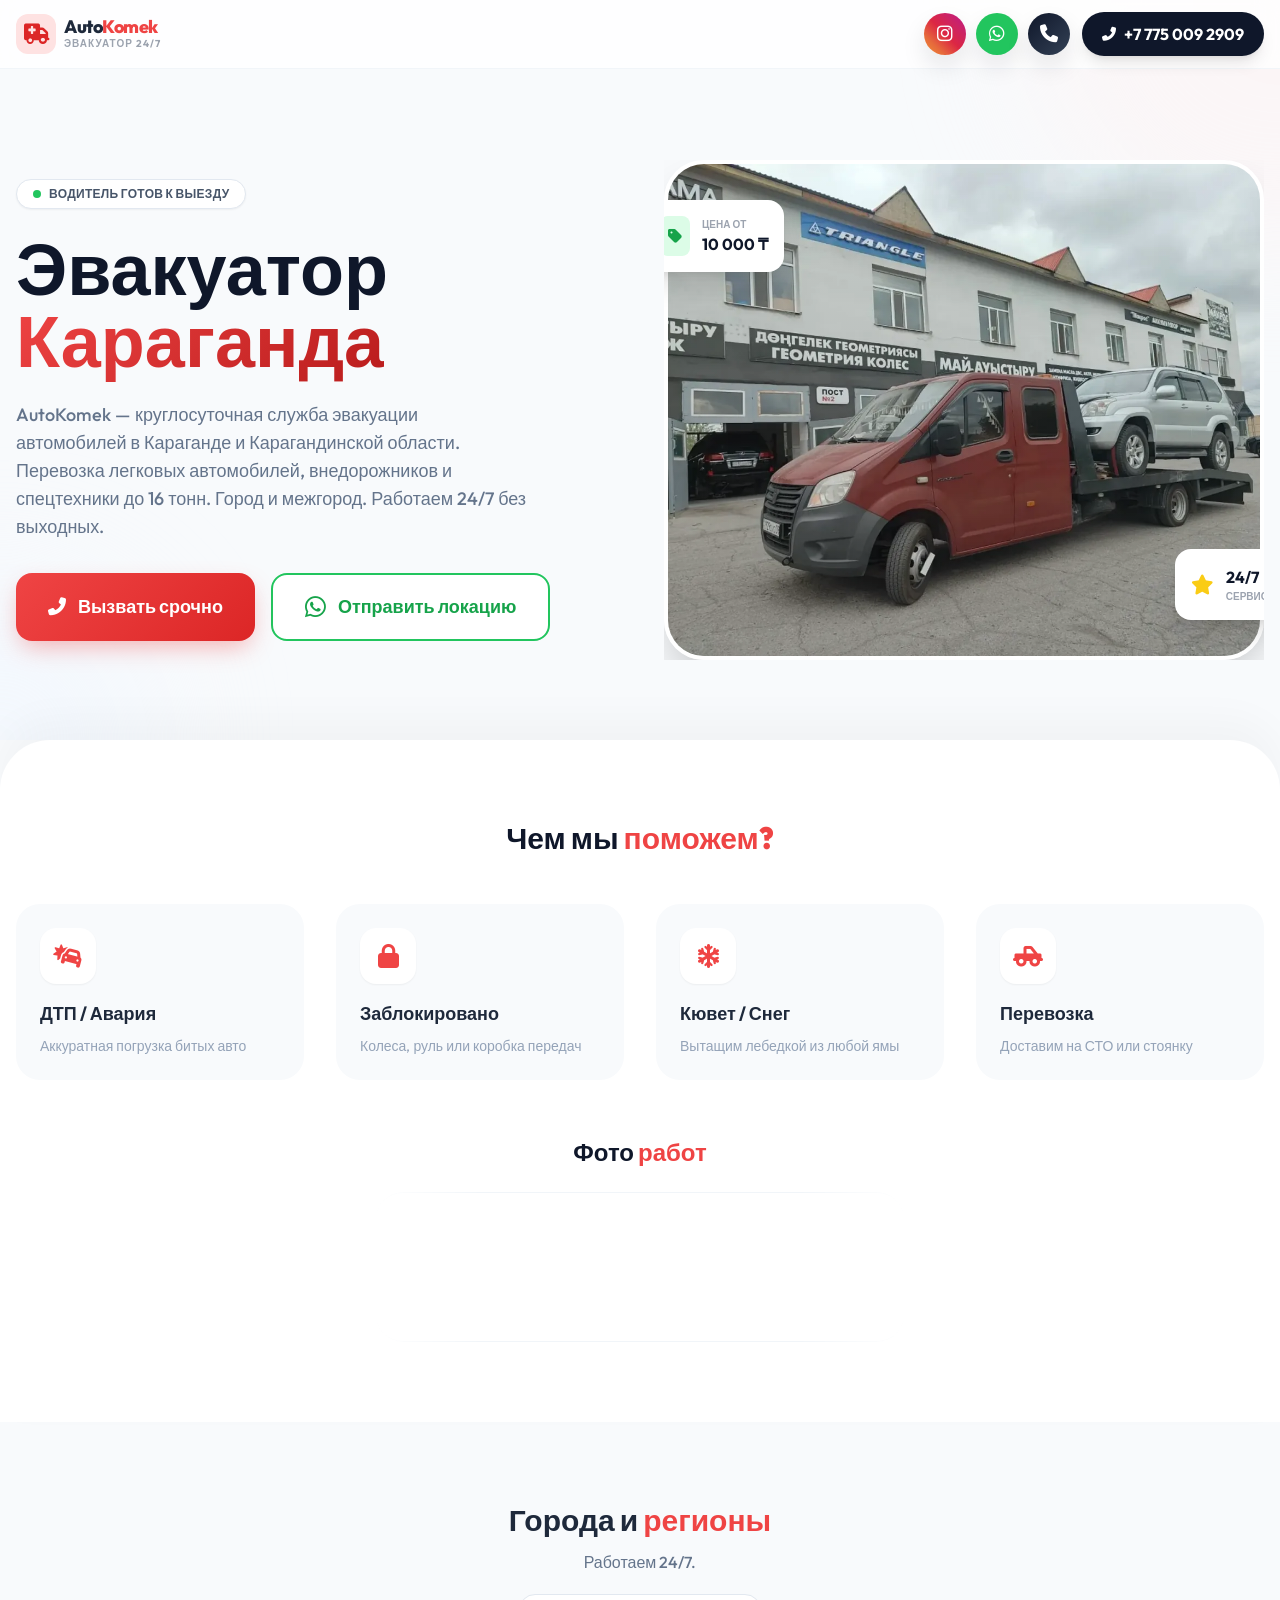
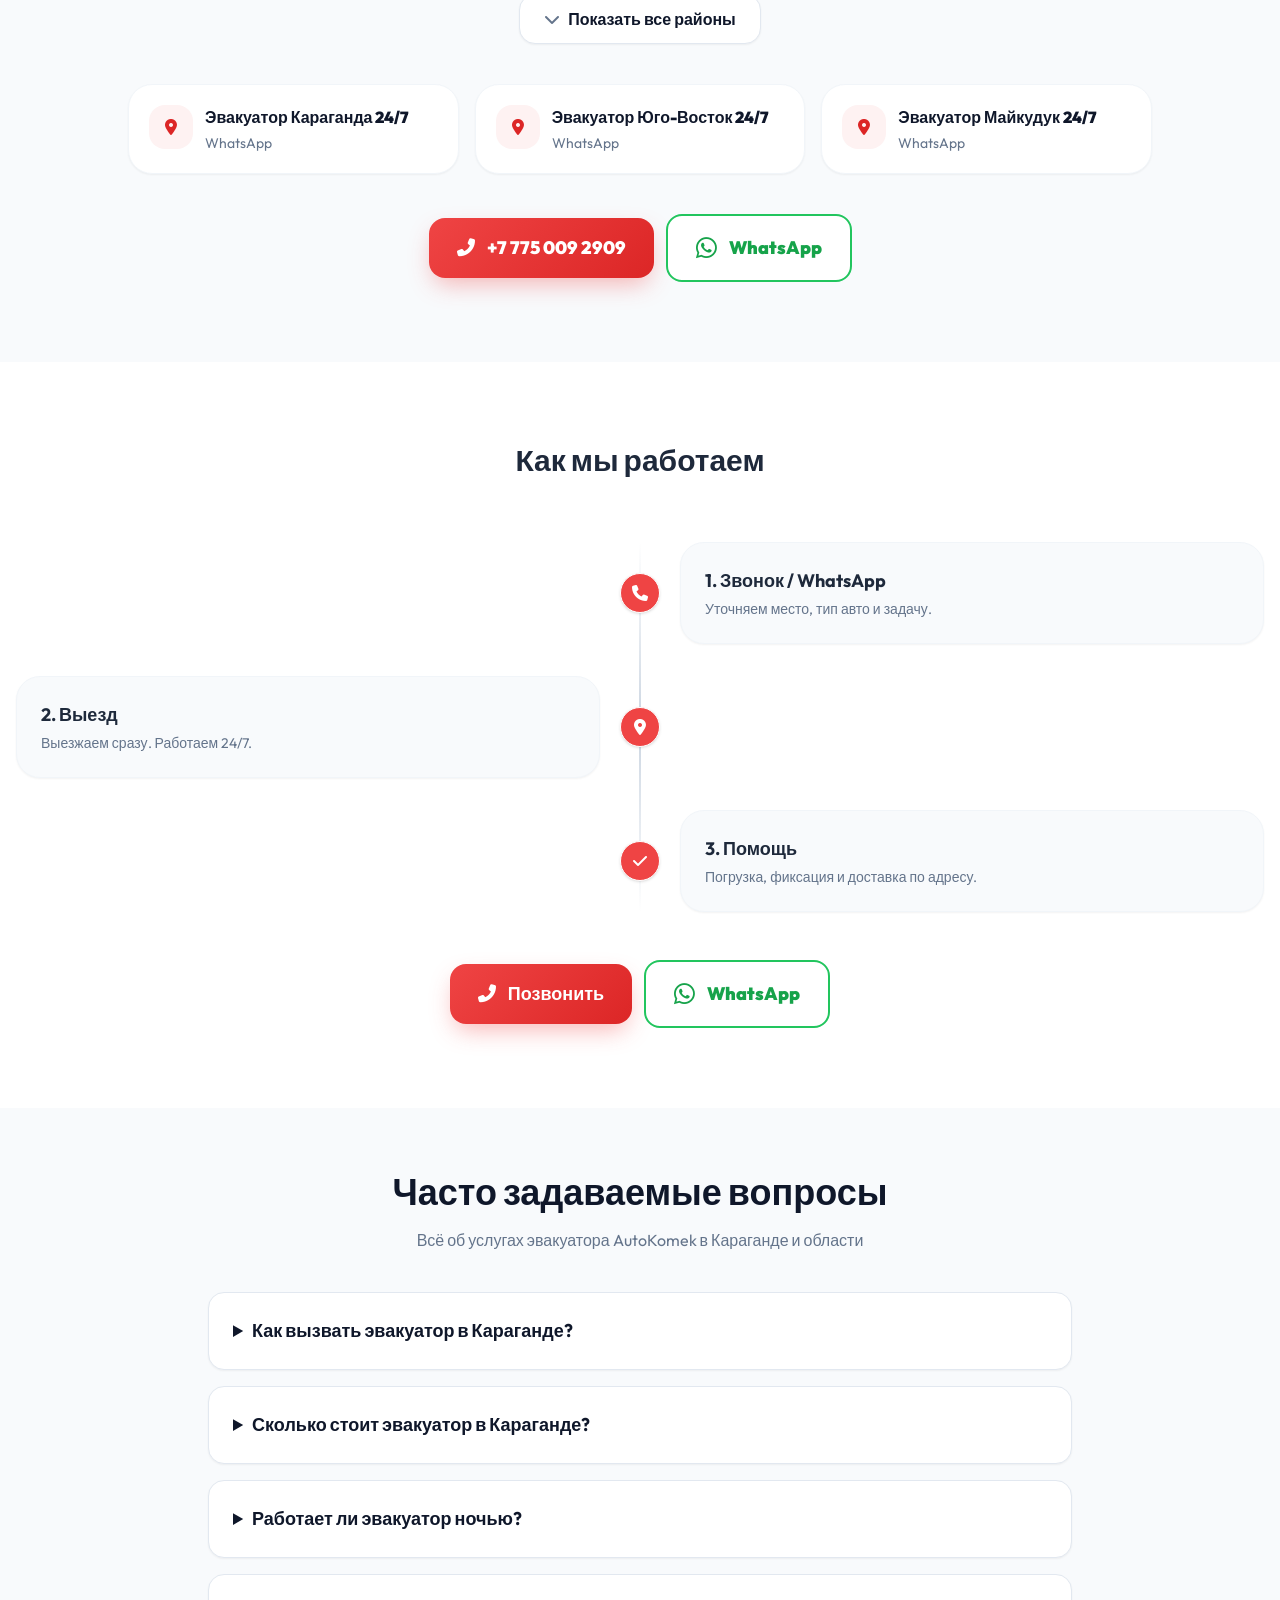
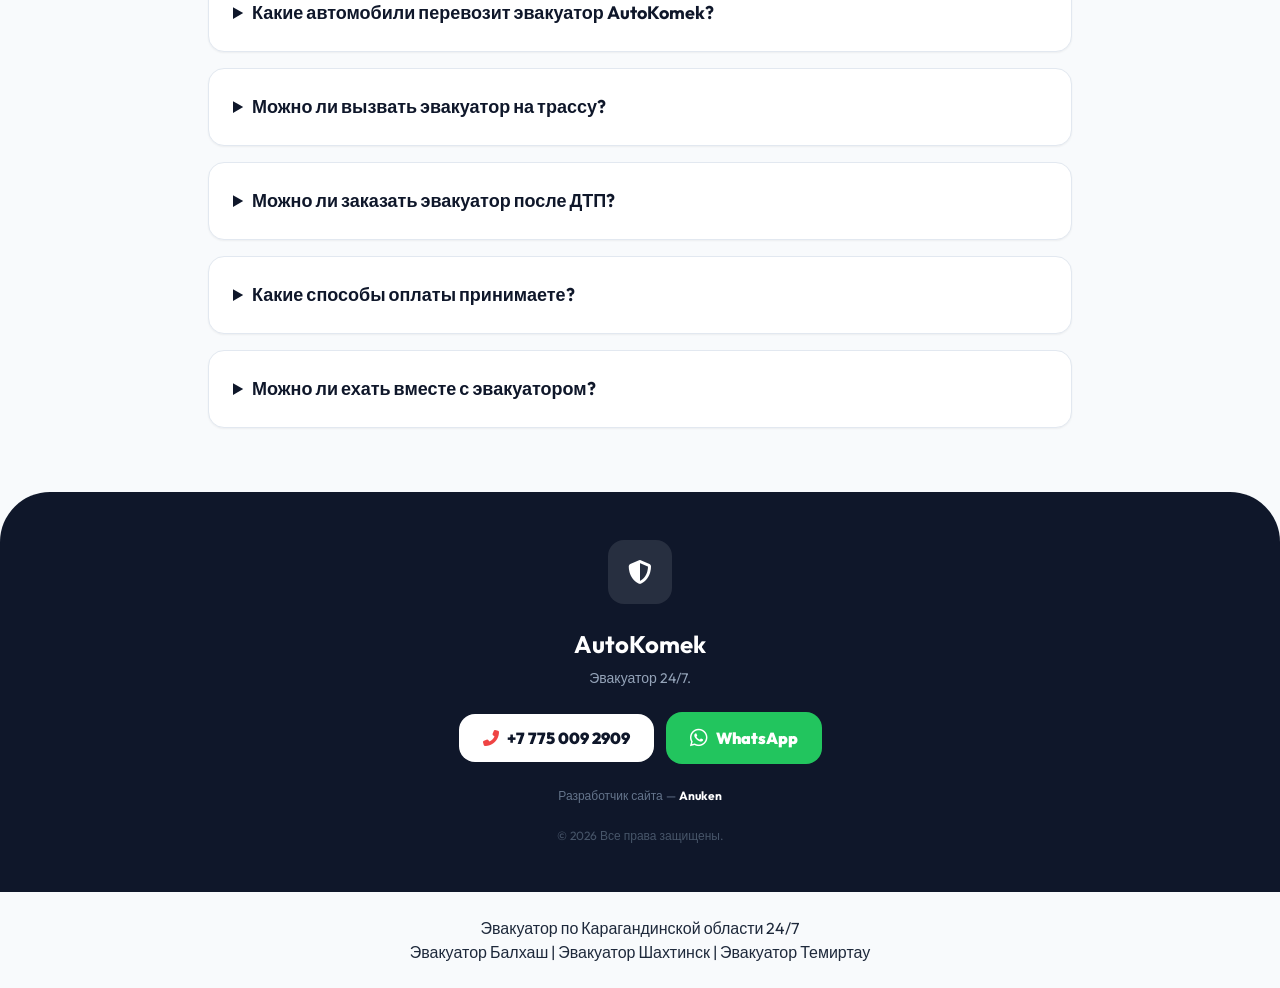
==== index.html @ b5064704 "Update index.html" ====
<!DOCTYPE html>
<html lang="ru" class="scroll-smooth">
<head>
  <link rel="preload" as="image" href="/images/evakuator-karaganda.webp" fetchpriority="high">
  <script type="application/ld+json">
{
  "@context": "https://schema.org",
  "@type": "LocalBusiness",
  "@id": "https://www.autokomek09.kz/#business",
  "name": "AutoKomek",
  "url": "https://www.autokomek09.kz/",
  "telephone": "+77750092909",
  "image": "https://www.autokomek09.kz/images/evakuator-karaganda.webp",
"logo": "https://www.autokomek09.kz/images/logo-autokomek.webp",
"priceRange": "от 10000 KZT",
  "description": "Круглосуточные услуги эвакуатора в Караганде и Карагандинской области. Перевозка автомобилей, внедорожников и спецтехники, город и межгород.",
  "areaServed": [
    {"@type": "Place", "name": "Караганда, Казахстан"},
    {"@type": "Place", "name": "Балхаш, Казахстан"},
    {"@type": "Place", "name": "Ботакара, Казахстан"},
    {"@type": "Place", "name": "Топар, Казахстан"},
    {"@type": "Place", "name": "Шахтинск, Казахстан"},
    {"@type": "Place", "name": "Абай, Казахстан"},
    {"@type": "Place", "name": "Сарань, Казахстан"},
    {"@type": "Place", "name": "Осакаровка, Казахстан"},
    {"@type": "Place", "name": "Аксу-Аюлы, Казахстан"},
    {"@type": "Place", "name": "Молодёжный, Казахстан"},
    {"@type": "Place", "name": "Атасу, Казахстан"},
    {"@type": "Place", "name": "Жайрем, Казахстан"},
    {"@type": "Place", "name": "Каркаралинск, Казахстан"}
  ],
  "openingHoursSpecification": {
    "@type": "OpeningHoursSpecification",
    "dayOfWeek": [
      "Monday", "Tuesday", "Wednesday",
      "Thursday", "Friday", "Saturday", "Sunday"
    ],
    "opens": "00:00",
    "closes": "23:59"
  }
}
</script>
  <script type="application/ld+json">
{
  "@context": "https://schema.org",
  "@type": "Service",
  "@id": "https://www.autokomek09.kz/#service",
  "name": "Эвакуатор Караганда 24/7",
  "serviceType": "Услуги эвакуатора",
  "description": "Круглосуточная эвакуация легковых автомобилей, внедорожников и спецтехники до 16 тонн. Городские и междугородние перевозки.",
  "provider": {
    "@id": "https://www.autokomek09.kz/#business"
  },
  "areaServed": [
    {
      "@type": "City",
      "name": "Караганда"
    },
    {
      "@type": "AdministrativeArea",
      "name": "Карагандинская область"
    }
  ],
  "url": "https://www.autokomek09.kz/"
}
</script>
  <meta charset="UTF-8" />
  <meta name="viewport" content="width=device-width, initial-scale=1.0" />
<title>Эвакуатор Караганда и область 24/7 | AutoKomek</title>
<meta name="description" content="Эвакуатор 24/7 в Караганде и Карагандинской области. Вызвать эвакуатор в Балхаше, Ботакаре, Осакаровке, Шахтинске, Сарани, Абае и других городах. Межгород, перевозка автомобилей и спецтехники. Телефон: +7 775 009 29 09.">
<link rel="canonical" href="https://www.autokomek09.kz/" />
  <!-- Google tag (gtag.js) -->
<script async src="https://www.googletagmanager.com/gtag/js?id=AW-17970470494"></script>
<script>
  window.dataLayer = window.dataLayer || [];
  function gtag(){dataLayer.push(arguments);}
  gtag('js', new Date());

  gtag('config', 'AW-17970470494');
  gtag('config', 'G-TLY246VQH9');
</script>
  
<link rel="preconnect" href="https://fonts.googleapis.com">
<link rel="preconnect" href="https://fonts.gstatic.com" crossorigin>
<link rel="preload" as="style" href="https://fonts.googleapis.com/css2?family=Outfit:wght@300;500;700;900&display=swap" onload="this.onload=null;this.rel='stylesheet'">
<noscript>
<link rel="stylesheet" href="https://fonts.googleapis.com/css2?family=Outfit:wght@300;500;700;900&display=swap">
</noscript>
 <link rel="preload" as="style" href="https://cdnjs.cloudflare.com/ajax/libs/font-awesome/6.4.0/css/all.min.css" onload="this.onload=null;this.rel='stylesheet'">
<noscript>
<link rel="stylesheet" href="https://cdnjs.cloudflare.com/ajax/libs/font-awesome/6.4.0/css/all.min.css">
</noscript>
  <link rel="stylesheet" href="/css/tailwind.min.css">
  <link rel="stylesheet" href="/css/aos.css">

  <style>
    :root{
      --sos-red:#EF4444;
      --trust-blue:#1E293B;
      --soft-bg:#F8FAFC;

      /* scrolling slider vars */
      --total-items: 3;
      --animation-duration: 12s;
    }

    html, body { max-width: 100%; overflow-x: clip; }
    body{
      font-family:'Outfit',sans-serif;
      background-color:var(--soft-bg);
      color:var(--trust-blue);
    }

    /* Radar SOS effect */
    .radar-pulse{ position:relative; }
    .radar-pulse::before,
    .radar-pulse::after{
      content:'';
      position:absolute;
      top:50%;
      left:50%;
      transform:translate(-50%,-50%);
      border-radius:50%;
      border:2px solid var(--sos-red);
      opacity:0;
      animation:radar 2s infinite;
      z-index:-1;
    }
    .radar-pulse::after{ animation-delay:.5s; }
    @keyframes radar{
      0%{ width:100%; height:100%; opacity:.8; }
      100%{ width:250%; height:250%; opacity:0; }
    }

    /* Gradient text */
    .text-gradient{
      background:linear-gradient(135deg,#EF4444 0%,#B91C1C 100%);
      -webkit-background-clip:text;
      -webkit-text-fill-color:transparent;
    }

    /* Buttons */
    .btn-sos{
      background:linear-gradient(135deg,#EF4444 0%,#DC2626 100%);
      box-shadow:0 10px 25px -5px rgba(239,68,68,.4);
      transition:transform .2s;
    }
    .btn-sos:active{ transform:scale(.97); }

    /* Mobile menu (NO empty/transparent space when closed) */
    .menu-collapsed{
      max-height:0;
      overflow:hidden;
      opacity:0;
      transform: translateY(-8px);
      pointer-events:none;
    }
    .menu-expanded{
      max-height:75vh;
      overflow:auto;
      opacity:1;
      transform: translateY(0);
      pointer-events:auto;
    }
    #mobileMenu{
      transition: max-height .22s ease, opacity .22s ease, transform .22s ease;
      -webkit-overflow-scrolling: touch;
    }

    /* ===== Social buttons (left of hamburger) ===== */
    .social-wrap{ display:flex; align-items:center; gap:10px; }

    .SocialBtn{
      border:none;
      border-radius:999px;
      width:42px;
      height:42px;
      display:flex;
      align-items:center;
      justify-content:center;
      cursor:pointer;
      position:relative;
      overflow:hidden;
      transition: all .25s ease;
      box-shadow: 0 12px 24px rgba(15, 23, 42, .10);
      user-select:none;
      text-decoration:none;
    }

    .SocialBtn:active{ transform: scale(.96); }

    .SocialBtn .label{
      position:absolute;
      right:14px;
      color:#fff;
      font-weight:800;
      font-size:12px;
      letter-spacing:.2px;
      opacity:0;
      transform: translateX(10px);
      transition: all .25s ease;
      white-space:nowrap;
      pointer-events:none;
    }

    .SocialBtn .icon{
      color:#fff;
      font-size:18px;
      transition: opacity .2s ease, transform .2s ease;
    }

    @media (min-width: 640px){
      .SocialBtn:hover{ width:118px; }
      .SocialBtn:hover .label{ opacity:1; transform: translateX(0); }
      .SocialBtn:hover .icon{ opacity:0; transform: scale(.9); }
    }

    .SocialBtn.instagram{
      background: linear-gradient(45deg,#f09433 0%,#e6683c 25%,#dc2743 50%,#cc2366 75%,#bc1888 100%);
    }
    .SocialBtn.whatsapp{ background:#22c55e; }
    .SocialBtn.call{ background: linear-gradient(135deg,#0f172a 0%, #334155 100%); }

    /* ===== Scrolling slider ===== */
    .scorlling{
      width:100%;
      max-width:530px;
      position:relative;
      height:150px;
      overflow:hidden;

      mask-image: linear-gradient(to right, rgba(0,0,0,0), rgba(0,0,0,1) 20%, rgba(0,0,0,1) 80%, rgba(0,0,0,0));
      -webkit-mask-image: linear-gradient(to right, rgba(0,0,0,0), rgba(0,0,0,1) 20%, rgba(0,0,0,1) 80%, rgba(0,0,0,0));
    }
    .scorlling img{
      width:100%;
      height:100%;
      object-fit: cover;
    }

    @keyframes scrollLeft {
    from {
        transform: translateX(0);
    }
    to {
        transform: translateX(-840px);
    }
}

    .item{
      width:250px;
      height:100%;
      background-color:#bababa;
      border-radius:18px;
      position:absolute;
      overflow:hidden;

     left:590px;

      animation-name: scrollleft;
      animation-duration: var(--animation-duration);
      animation-timing-function: linear;
      animation-iteration-count: infinite;

      box-shadow: 0 14px 30px rgba(15, 23, 42, 0.10);
      border: 4px solid rgba(255,255,255,.8);
    }

    .item1 { animation-delay: calc(var(--animation-duration) / var(--total-items) * (var(--total-items) - 1) * -1); }
    .item2 { animation-delay: calc(var(--animation-duration) / var(--total-items) * (var(--total-items) - 2) * -1); }
    .item3 { animation-delay: calc(var(--animation-duration) / var(--total-items) * (var(--total-items) - 3) * -1); }
    
    /* ===== Regions collapsible ===== */
    .regions-hidden { display:none; }
    @media (prefers-reduced-motion: reduce) {
      *, *::before, *::after { animation-duration: 0.01ms !important; animation-iteration-count: 1 !important; transition-duration: 0.01ms !important; scroll-behavior: auto !important; }
      .scorlling { display: flex; gap: 12px; overflow-x: auto; mask-image: none; -webkit-mask-image: none; }
      .scorlling .item { position: relative; left: auto; flex: 0 0 250px; animation: none !important; }
    }
  </style>
</head>

<body class="pb-24 md:pb-0">

  <!-- NAV -->
  <nav class="fixed w-full z-50 bg-white/80 backdrop-blur-md border-b border-slate-100">
    <div class="relative">
      <div class="container mx-auto px-4 py-3 flex justify-between items-center">
        <a href="#top" class="flex items-center gap-2 select-none">
          <div class="w-10 h-10 bg-red-100 rounded-xl flex items-center justify-center text-red-600 animate-pulse">
            <i class="fas fa-ambulance text-xl"></i>
          </div>
          <div>
            <div class="font-extrabold text-lg leading-none tracking-tight">
              Auto<span class="text-red-500">Komek</span>
            </div>
            <div class="text-[10px] text-gray-400 font-bold uppercase tracking-widest">Эвакуатор 24/7</div>
          </div>
        </a>

        <!-- Right side -->
        <div class="flex items-center gap-3">
          <!-- Social buttons -->
          <div class="social-wrap">
            <a class="SocialBtn instagram"
               href="https://www.instagram.com/autokomek?utm_source=qr&igsh=MXhzNWdpY3cwMno4cg=="
               target="_blank" rel="noopener"
               aria-label="Instagram AutoKomek">
              <i class="fa-brands fa-instagram icon"></i>
              <span class="label">Instagram</span>
            </a>

            <a class="SocialBtn whatsapp"
               href="https://wa.me/77750092909"
               target="_blank" rel="noopener"
               aria-label="WhatsApp AutoKomek">
              <i class="fa-brands fa-whatsapp icon"></i>
              <span class="label">WhatsApp</span>
            </a>

            <a class="SocialBtn call"
               href="tel:+77750092909"
               aria-label="Позвонить">
              <i class="fa-solid fa-phone icon"></i>
              <span class="label">Звонок</span>
            </a>
          </div>

          <a href="tel:+77750092909"
             class="hidden md:flex items-center gap-2 bg-slate-900 text-white px-5 py-2.5 rounded-full hover:bg-slate-800 transition shadow-lg">
            <i class="fas fa-phone-alt text-sm"></i>
            <span class="font-bold">+7 775 009 2909</span>
          </a>

          <button id="burgerBtn"
                  class="md:hidden w-10 h-10 bg-slate-50 rounded-full flex items-center justify-center text-slate-700 active:scale-95 transition"
                  aria-label="Открыть меню"
                  aria-expanded="false"
                  aria-controls="mobileMenu">
            <i id="burgerIcon" class="fas fa-bars"></i>
          </button>
        </div>
      </div>

      <!-- Mobile menu -->
      <div id="mobileMenu" inert
           class="md:hidden absolute left-0 right-0 top-full bg-white/95 backdrop-blur-md border-t border-slate-100 menu-collapsed">
        <div class="container mx-auto px-4 py-4">
          <div class="grid grid-cols-2 gap-2 mb-3">
            <a href="tel:+77750092909" class="btn-sos text-white px-4 py-3 rounded-2xl font-black flex items-center justify-center gap-2">
              <i class="fas fa-phone-alt"></i> Звонок
            </a>
            <a href="https://wa.me/77750092909" class="bg-white text-green-600 border-2 border-green-500 px-4 py-3 rounded-2xl font-black flex items-center justify-center gap-2 hover:bg-green-50 transition">
              <i class="fab fa-whatsapp text-xl"></i> WhatsApp
            </a>
          </div>

          <!-- Clean list (same items) -->
          <div class="grid grid-cols-1 gap-2 max-h-[60vh] overflow-auto pr-1">
            <a href="https://wa.me/77750092909" class="px-4 py-3 rounded-2xl bg-slate-50 hover:bg-slate-100 transition font-black text-slate-900 flex items-center justify-between"><span>Эвакуатор Караганда</span><span class="text-slate-400 font-bold text-sm">24/7</span></a>
            <a href="https://wa.me/77750092909" class="px-4 py-3 rounded-2xl bg-slate-50 hover:bg-slate-100 transition font-black text-slate-900 flex items-center justify-between"><span>Эвакуатор Юго-Восток</span><span class="text-slate-400 font-bold text-sm">24/7</span></a>
            <a href="https://wa.me/77750092909" class="px-4 py-3 rounded-2xl bg-slate-50 hover:bg-slate-100 transition font-black text-slate-900 flex items-center justify-between"><span>Эвакуатор Майкудук</span><span class="text-slate-400 font-bold text-sm">24/7</span></a>
            <a href="https://wa.me/77750092909" class="px-4 py-3 rounded-2xl bg-slate-50 hover:bg-slate-100 transition font-black text-slate-900 flex items-center justify-between"><span>Эвакуатор Пришахтинск</span><span class="text-slate-400 font-bold text-sm">24/7</span></a>
            <a href="https://wa.me/77750092909" class="px-4 py-3 rounded-2xl bg-slate-50 hover:bg-slate-100 transition font-black text-slate-900 flex items-center justify-between"><span>Эвакуатор Актас</span><span class="text-slate-400 font-bold text-sm">24/7</span></a>
            <a href="https://wa.me/77750092909" class="px-4 py-3 rounded-2xl bg-slate-50 hover:bg-slate-100 transition font-black text-slate-900 flex items-center justify-between"><span>Эвакуатор Сарань</span><span class="text-slate-400 font-bold text-sm">24/7</span></a>
            <a href="https://wa.me/77750092909" class="px-4 py-3 rounded-2xl bg-slate-50 hover:bg-slate-100 transition font-black text-slate-900 flex items-center justify-between"><span>Эвакуатор Ботакара</span><span class="text-slate-400 font-bold text-sm">24/7</span></a>
            <a href="https://wa.me/77750092909" class="px-4 py-3 rounded-2xl bg-slate-50 hover:bg-slate-100 transition font-black text-slate-900 flex items-center justify-between"><span>Эвакуатор Каркаралинск</span><span class="text-slate-400 font-bold text-sm">24/7</span></a>
            <a href="https://wa.me/77750092909" class="px-4 py-3 rounded-2xl bg-slate-50 hover:bg-slate-100 transition font-black text-slate-900 flex items-center justify-between"><span>Эвакуатор Аксу-Аюлы</span><span class="text-slate-400 font-bold text-sm">24/7</span></a>
            <a href="https://wa.me/77750092909" class="px-4 py-3 rounded-2xl bg-slate-50 hover:bg-slate-100 transition font-black text-slate-900 flex items-center justify-between"><span>Эвакуатор Акчатау</span><span class="text-slate-400 font-bold text-sm">24/7</span></a>
            <a href="https://wa.me/77750092909" class="px-4 py-3 rounded-2xl bg-slate-50 hover:bg-slate-100 transition font-black text-slate-900 flex items-center justify-between"><span>Эвакуатор Балхаш</span><span class="text-slate-400 font-bold text-sm">24/7</span></a>
            <a href="https://wa.me/77750092909" class="px-4 py-3 rounded-2xl bg-slate-50 hover:bg-slate-100 transition font-black text-slate-900 flex items-center justify-between"><span>Эвакуатор Агадырь</span><span class="text-slate-400 font-bold text-sm">24/7</span></a>
            <a href="https://wa.me/77750092909" class="px-4 py-3 rounded-2xl bg-slate-50 hover:bg-slate-100 transition font-black text-slate-900 flex items-center justify-between"><span>Эвакуатор Актогай</span><span class="text-slate-400 font-bold text-sm">24/7</span></a>
            <a href="https://wa.me/77750092909" class="px-4 py-3 rounded-2xl bg-slate-50 hover:bg-slate-100 transition font-black text-slate-900 flex items-center justify-between"><span>Эвакуатор Акжал</span><span class="text-slate-400 font-bold text-sm">24/7</span></a>
            <a href="https://wa.me/77750092909" class="px-4 py-3 rounded-2xl bg-slate-50 hover:bg-slate-100 transition font-black text-slate-900 flex items-center justify-between"><span>Эвакуатор Аккой</span><span class="text-slate-400 font-bold text-sm">24/7</span></a>
            <a href="https://wa.me/77750092909" class="px-4 py-3 rounded-2xl bg-slate-50 hover:bg-slate-100 transition font-black text-slate-900 flex items-center justify-between"><span>Эвакуатор Атасу</span><span class="text-slate-400 font-bold text-sm">24/7</span></a>
            <a href="https://wa.me/77750092909" class="px-4 py-3 rounded-2xl bg-slate-50 hover:bg-slate-100 transition font-black text-slate-900 flex items-center justify-between"><span>Эвакуатор Кызылжар</span><span class="text-slate-400 font-bold text-sm">24/7</span></a>
            <a href="https://wa.me/77750092909" class="px-4 py-3 rounded-2xl bg-slate-50 hover:bg-slate-100 transition font-black text-slate-900 flex items-center justify-between"><span>Эвакуатор Шубарколь</span><span class="text-slate-400 font-bold text-sm">24/7</span></a>
            <a href="https://wa.me/77750092909" class="px-4 py-3 rounded-2xl bg-slate-50 hover:bg-slate-100 transition font-black text-slate-900 flex items-center justify-between"><span>Эвакуатор Жайрем</span><span class="text-slate-400 font-bold text-sm">24/7</span></a>
            <a href="https://wa.me/77750092909" class="px-4 py-3 rounded-2xl bg-slate-50 hover:bg-slate-100 transition font-black text-slate-900 flex items-center justify-between"><span>Эвакуатор Каражал</span><span class="text-slate-400 font-bold text-sm">24/7</span></a>
            <a href="https://wa.me/77750092909" class="px-4 py-3 rounded-2xl bg-slate-50 hover:bg-slate-100 transition font-black text-slate-900 flex items-center justify-between"><span>Эвакуатор Ошаганды</span><span class="text-slate-400 font-bold text-sm">24/7</span></a>
            <a href="https://wa.me/77750092909" class="px-4 py-3 rounded-2xl bg-slate-50 hover:bg-slate-100 transition font-black text-slate-900 flex items-center justify-between"><span>Эвакуатор Осакаровка</span><span class="text-slate-400 font-bold text-sm">24/7</span></a>
            <a href="https://wa.me/77750092909" class="px-4 py-3 rounded-2xl bg-slate-50 hover:bg-slate-100 transition font-black text-slate-900 flex items-center justify-between"><span>Эвакуатор Аршалы</span><span class="text-slate-400 font-bold text-sm">24/7</span></a>
          </div>
        </div>
      </div>
    </div>
  </nav>

  <main id="main-content">
  <!-- HERO -->
  <section id="top" class="pt-28 pb-12 md:pt-40 md:pb-20 overflow-hidden relative">
    <div class="absolute top-0 right-0 w-[500px] h-[500px] bg-red-50 rounded-full blur-3xl -z-10 opacity-50 translate-x-1/2 -translate-y-1/2"></div>
    <div class="absolute bottom-0 left-0 w-[320px] h-[320px] bg-blue-50 rounded-full blur-3xl -z-10 opacity-50 -translate-x-1/2 translate-y-1/2"></div>

    <div class="container mx-auto px-4">
      <div class="flex flex-col-reverse lg:flex-row items-center gap-12">

        <div class="w-full lg:w-1/2 text-center lg:text-left z-10">
          <div class="inline-flex items-center gap-2 bg-white border border-slate-200 px-4 py-1.5 rounded-full shadow-sm mb-6">
            <span class="w-2 h-2 bg-green-500 rounded-full animate-ping"></span>
            <span class="text-xs font-bold text-slate-600 uppercase tracking-wide">Водитель готов к выезду</span>
          </div>

          <h1 class="text-5xl md:text-7xl font-black mb-6 leading-[1.1] text-slate-900">
            Эвакуатор <br>
            <span class="text-gradient">Караганда</span>
          </h1>

          <p class="text-lg text-slate-500 mb-8 max-w-lg mx-auto lg:mx-0 font-medium">
            AutoKomek — круглосуточная служба эвакуации автомобилей в Караганде и Карагандинской области. Перевозка легковых автомобилей, внедорожников и спецтехники до 16 тонн. Город и межгород. Работаем 24/7 без выходных.
          </p>

          <div class="flex flex-col sm:flex-row gap-4 justify-center lg:justify-start">
            <a href="tel:+77750092909" class="btn-sos text-white px-8 py-4 rounded-2xl font-bold text-lg flex items-center justify-center gap-3 radar-pulse">
              <i class="fas fa-phone-alt"></i> Вызвать срочно
            </a>
            <a href="https://wa.me/77750092909" class="bg-white text-green-600 border-2 border-green-500 px-8 py-4 rounded-2xl font-bold text-lg flex items-center justify-center gap-3 hover:bg-green-50 transition">
              <i class="fab fa-whatsapp text-2xl"></i> Отправить локацию
            </a>
          </div>
        </div>

        <div class="w-full lg:w-1/2 relative overflow-hidden">
          <div class="w-full h-[400px] md:h-[500px] relative z-10 rounded-[40px] overflow-hidden shadow-2xl border-4 border-white">
            
           <img id="heroImage"
     src="images/evakuator-karaganda.webp"
     fetchpriority="high" loading="eager"
     class="w-full h-full object-cover transition-opacity duration-700"
     alt="Эвакуатор AutoKomek в Караганде 24/7 — перевозка автомобилей и внедорожников">
            <div class="absolute inset-0 bg-gradient-to-t from-slate-900/20 to-transparent"></div>
          </div>

          <div class="absolute top-10 left-2 sm:-left-5 bg-white p-4 rounded-2xl shadow-xl z-20 animate-bounce" style="animation-duration: 3s;">
            <div class="flex items-center gap-3">
              <div class="bg-green-100 p-2 rounded-lg text-green-600"><i class="fas fa-tag"></i></div>
              <div>
                <p class="text-[10px] text-gray-400 font-bold uppercase">Цена от</p>
                <p class="font-bold text-slate-900">10 000 ₸</p>
              </div>
            </div>
          </div>

          <div class="absolute bottom-10 right-2 sm:-right-5 bg-white p-4 rounded-2xl shadow-xl z-20 animate-bounce" style="animation-duration: 4s;">
            <div class="flex items-center gap-3">
              <div class="text-yellow-400 text-xl"><i class="fas fa-star"></i></div>
              <div>
                <p class="font-bold text-slate-900">24/7</p>
                <p class="text-[10px] text-gray-400 font-bold uppercase">Сервис</p>
              </div>
            </div>
          </div>
        </div>

      </div>
    </div>
  </section>

  <!-- SERVICES -->
  <section id="services" class="py-20 bg-white rounded-t-[50px] shadow-[0_-20px_40px_rgba(0,0,0,0.03)] z-20 relative overflow-hidden">
    <div class="container mx-auto px-4">
      <h2 class="text-3xl font-black text-center mb-12 text-slate-900">
        Чем мы <span class="text-red-500">поможем?</span>
      </h2>

      <div class="grid grid-cols-2 lg:grid-cols-4 gap-4 md:gap-8">
        <a href="tel:+77750092909" class="group bg-slate-50 p-6 rounded-3xl hover:bg-red-500 hover:text-white transition-all duration-300 cursor-pointer" data-aos="fade-up">
          <div class="w-14 h-14 bg-white rounded-2xl flex items-center justify-center text-2xl text-red-500 mb-4 shadow-sm group-hover:scale-110 transition">
            <i class="fas fa-car-crash"></i>
          </div>
          <h3 class="font-bold text-lg mb-2">ДТП / Авария</h3>
          <p class="text-sm text-slate-400 group-hover:text-red-100">Аккуратная погрузка битых авто</p>
        </a>

        <a href="https://wa.me/77750092909" class="group bg-slate-50 p-6 rounded-3xl hover:bg-red-500 hover:text-white transition-all duration-300 cursor-pointer" data-aos="fade-up" data-aos-delay="100">
          <div class="w-14 h-14 bg-white rounded-2xl flex items-center justify-center text-2xl text-red-500 mb-4 shadow-sm group-hover:scale-110 transition">
            <i class="fas fa-lock"></i>
          </div>
          <h3 class="font-bold text-lg mb-2">Заблокировано</h3>
          <p class="text-sm text-slate-400 group-hover:text-red-100">Колеса, руль или коробка передач</p>
        </a>

        <a href="tel:+77750092909" class="group bg-slate-50 p-6 rounded-3xl hover:bg-red-500 hover:text-white transition-all duration-300 cursor-pointer" data-aos="fade-up" data-aos-delay="200">
          <div class="w-14 h-14 bg-white rounded-2xl flex items-center justify-center text-2xl text-red-500 mb-4 shadow-sm group-hover:scale-110 transition">
            <i class="fas fa-snowflake"></i>
          </div>
          <h3 class="font-bold text-lg mb-2">Кювет / Снег</h3>
          <p class="text-sm text-slate-400 group-hover:text-red-100">Вытащим лебедкой из любой ямы</p>
        </a>

        <a href="https://wa.me/77750092909" class="group bg-slate-50 p-6 rounded-3xl hover:bg-red-500 hover:text-white transition-all duration-300 cursor-pointer" data-aos="fade-up" data-aos-delay="300">
          <div class="w-14 h-14 bg-white rounded-2xl flex items-center justify-center text-2xl text-red-500 mb-4 shadow-sm group-hover:scale-110 transition">
            <i class="fas fa-truck-pickup"></i>
          </div>
          <h3 class="font-bold text-lg mb-2">Перевозка</h3>
          <p class="text-sm text-slate-400 group-hover:text-red-100">Доставим на СТО или стоянку</p>
        </a>
      </div>

      <!-- SCROLLING PHOTOS: 8 local images -->
      <div class="mt-14" data-aos="fade-up">
        <div class="text-center mb-6">
          <h3 class="text-2xl font-black text-slate-900">Фото <span class="text-red-500">работ</span></h3>
        </div>

        <div class="mx-auto scorlling rounded-[28px] bg-white border border-slate-100">
          <div class="item item1"><img src="images/evakuator-karaganda.webp" alt="Эвакуатор AutoKomek в Караганде" loading="lazy" decoding="async"></div>
<div class="item item2"><img src="images/evakuator-land-cruiser.webp" alt="Эвакуация Toyota Land Cruiser в Караганде" loading="lazy" decoding="async"></div>
<div class="item item3"><img src="images/perevozka-vnedorozhnika.webp" alt="Перевозка внедорожников эвакуатором AutoKomek" loading="lazy" decoding="async"></div>
          
        </div>
      </div>
    </div>
  </section>

  <!-- REGIONS (collapsible + full list) -->
  <section id="regions" class="py-20 bg-slate-50 overflow-hidden">
    <div class="container mx-auto px-4">
      <div class="max-w-5xl mx-auto">
        <div class="text-center mb-10">
          <h2 class="text-3xl font-black">Города и <span class="text-red-500">регионы</span></h2>
          <p class="text-slate-500 mt-3 font-medium">Работаем 24/7.</p>

          <div class="mt-5 flex items-center justify-center">
            <button id="toggleRegionsBtn" aria-controls="regionsAll" aria-expanded="false"
                    class="bg-white border border-slate-200 px-6 py-3 rounded-2xl font-black text-slate-900 shadow-sm hover:shadow-md transition active:scale-95 inline-flex items-center gap-2">
              <i id="toggleRegionsIcon" class="fa-solid fa-chevron-down text-slate-500"></i>
              <span id="toggleRegionsText">Показать все районы</span>
            </button>
          </div>
        </div>

        <!-- Always visible quick cards -->
        <div class="grid sm:grid-cols-2 lg:grid-cols-3 gap-4">
          <a href="https://wa.me/77750092909" class="bg-white rounded-3xl p-5 border border-slate-100 shadow-sm hover:shadow-md transition" data-aos="fade-up">
            <div class="flex items-start gap-3">
              <div class="w-11 h-11 rounded-2xl bg-red-50 text-red-600 flex items-center justify-center shrink-0"><i class="fas fa-location-dot"></i></div>
              <div>
                <div class="font-black text-slate-900">Эвакуатор Караганда 24/7</div>
                <div class="text-sm text-slate-500 mt-1">WhatsApp</div>
              </div>
            </div>
          </a>

          <a href="https://wa.me/77750092909" class="bg-white rounded-3xl p-5 border border-slate-100 shadow-sm hover:shadow-md transition" data-aos="fade-up" data-aos-delay="50">
            <div class="flex items-start gap-3">
              <div class="w-11 h-11 rounded-2xl bg-red-50 text-red-600 flex items-center justify-center shrink-0"><i class="fas fa-location-dot"></i></div>
              <div>
                <div class="font-black text-slate-900">Эвакуатор Юго-Восток 24/7</div>
                <div class="text-sm text-slate-500 mt-1">WhatsApp</div>
              </div>
            </div>
          </a>

          <a href="https://wa.me/77750092909" class="bg-white rounded-3xl p-5 border border-slate-100 shadow-sm hover:shadow-md transition" data-aos="fade-up" data-aos-delay="100">
            <div class="flex items-start gap-3">
              <div class="w-11 h-11 rounded-2xl bg-red-50 text-red-600 flex items-center justify-center shrink-0"><i class="fas fa-location-dot"></i></div>
              <div>
                <div class="font-black text-slate-900">Эвакуатор Майкудук 24/7</div>
                <div class="text-sm text-slate-500 mt-1">WhatsApp</div>
              </div>
            </div>
          </a>
        </div>

        <!-- Full list (toggle) -->
        <div id="regionsAll" class="regions-hidden mt-6">
          <div class="grid sm:grid-cols-2 lg:grid-cols-3 gap-4">
            <a href="https://wa.me/77750092909" class="bg-white rounded-3xl p-5 border border-slate-100 shadow-sm hover:shadow-md transition" data-aos="fade-up">
              <div class="flex items-start gap-3">
                <div class="w-11 h-11 rounded-2xl bg-red-50 text-red-600 flex items-center justify-center shrink-0"><i class="fas fa-location-dot"></i></div>
                <div><div class="font-black text-slate-900">Эвакуатор Караганда 24/7</div><div class="text-sm text-slate-500 mt-1">WhatsApp</div></div>
              </div>
            </a>

            <a href="https://wa.me/77750092909" class="bg-white rounded-3xl p-5 border border-slate-100 shadow-sm hover:shadow-md transition" data-aos="fade-up" data-aos-delay="50">
              <div class="flex items-start gap-3">
                <div class="w-11 h-11 rounded-2xl bg-red-50 text-red-600 flex items-center justify-center shrink-0"><i class="fas fa-location-dot"></i></div>
                <div><div class="font-black text-slate-900">Эвакуатор Юго-Восток 24/7</div><div class="text-sm text-slate-500 mt-1">WhatsApp</div></div>
              </div>
            </a>

            <a href="https://wa.me/77750092909" class="bg-white rounded-3xl p-5 border border-slate-100 shadow-sm hover:shadow-md transition" data-aos="fade-up" data-aos-delay="100">
              <div class="flex items-start gap-3">
                <div class="w-11 h-11 rounded-2xl bg-red-50 text-red-600 flex items-center justify-center shrink-0"><i class="fas fa-location-dot"></i></div>
                <div><div class="font-black text-slate-900">Эвакуатор Майкудук 24/7</div><div class="text-sm text-slate-500 mt-1">WhatsApp</div></div>
              </div>
            </a>

            <a href="https://wa.me/77750092909" class="bg-white rounded-3xl p-5 border border-slate-100 shadow-sm hover:shadow-md transition" data-aos="fade-up" data-aos-delay="150">
              <div class="flex items-start gap-3">
                <div class="w-11 h-11 rounded-2xl bg-red-50 text-red-600 flex items-center justify-center shrink-0"><i class="fas fa-location-dot"></i></div>
                <div><div class="font-black text-slate-900">Эвакуатор Пришахтинск 24/7</div><div class="text-sm text-slate-500 mt-1">WhatsApp</div></div>
              </div>
            </a>

            <a href="https://wa.me/77750092909" class="bg-white rounded-3xl p-5 border border-slate-100 shadow-sm hover:shadow-md transition" data-aos="fade-up" data-aos-delay="200">
              <div class="flex items-start gap-3">
                <div class="w-11 h-11 rounded-2xl bg-red-50 text-red-600 flex items-center justify-center shrink-0"><i class="fas fa-location-dot"></i></div>
                <div><div class="font-black text-slate-900">Эвакуатор Актас 24/7</div><div class="text-sm text-slate-500 mt-1">WhatsApp</div></div>
              </div>
            </a>

            <a href="https://wa.me/77750092909" class="bg-white rounded-3xl p-5 border border-slate-100 shadow-sm hover:shadow-md transition" data-aos="fade-up" data-aos-delay="250">
              <div class="flex items-start gap-3">
                <div class="w-11 h-11 rounded-2xl bg-red-50 text-red-600 flex items-center justify-center shrink-0"><i class="fas fa-location-dot"></i></div>
                <div><div class="font-black text-slate-900">Эвакуатор Сарань 24/7</div><div class="text-sm text-slate-500 mt-1">WhatsApp</div></div>
              </div>
            </a>

            <a href="https://wa.me/77750092909" class="bg-white rounded-3xl p-5 border border-slate-100 shadow-sm hover:shadow-md transition" data-aos="fade-up">
              <div class="flex items-start gap-3">
                <div class="w-11 h-11 rounded-2xl bg-red-50 text-red-600 flex items-center justify-center shrink-0"><i class="fas fa-location-dot"></i></div>
                <div><div class="font-black text-slate-900">Эвакуатор Ботакара 24/7</div><div class="text-sm text-slate-500 mt-1">WhatsApp</div></div>
              </div>
            </a>

            <a href="https://wa.me/77750092909" class="bg-white rounded-3xl p-5 border border-slate-100 shadow-sm hover:shadow-md transition" data-aos="fade-up" data-aos-delay="50">
              <div class="flex items-start gap-3">
                <div class="w-11 h-11 rounded-2xl bg-red-50 text-red-600 flex items-center justify-center shrink-0"><i class="fas fa-location-dot"></i></div>
                <div><div class="font-black text-slate-900">Эвакуатор Каркаралинск 24/7</div><div class="text-sm text-slate-500 mt-1">WhatsApp</div></div>
              </div>
            </a>

            <a href="https://wa.me/77750092909" class="bg-white rounded-3xl p-5 border border-slate-100 shadow-sm hover:shadow-md transition" data-aos="fade-up" data-aos-delay="100">
              <div class="flex items-start gap-3">
                <div class="w-11 h-11 rounded-2xl bg-red-50 text-red-600 flex items-center justify-center shrink-0"><i class="fas fa-location-dot"></i></div>
                <div><div class="font-black text-slate-900">Эвакуатор Аксу-Аюлы 24/7</div><div class="text-sm text-slate-500 mt-1">WhatsApp</div></div>
              </div>
            </a>

            <a href="https://wa.me/77750092909" class="bg-white rounded-3xl p-5 border border-slate-100 shadow-sm hover:shadow-md transition" data-aos="fade-up" data-aos-delay="150">
              <div class="flex items-start gap-3">
                <div class="w-11 h-11 rounded-2xl bg-red-50 text-red-600 flex items-center justify-center shrink-0"><i class="fas fa-location-dot"></i></div>
                <div><div class="font-black text-slate-900">Эвакуатор Акчатау 24/7</div><div class="text-sm text-slate-500 mt-1">WhatsApp</div></div>
              </div>
            </a>

            <a href="https://wa.me/77750092909" class="bg-white rounded-3xl p-5 border border-slate-100 shadow-sm hover:shadow-md transition" data-aos="fade-up" data-aos-delay="200">
              <div class="flex items-start gap-3">
                <div class="w-11 h-11 rounded-2xl bg-red-50 text-red-600 flex items-center justify-center shrink-0"><i class="fas fa-location-dot"></i></div>
                <div><div class="font-black text-slate-900">Эвакуатор Балхаш 24/7</div><div class="text-sm text-slate-500 mt-1">WhatsApp</div></div>
              </div>
            </a>

            <a href="https://wa.me/77750092909" class="bg-white rounded-3xl p-5 border border-slate-100 shadow-sm hover:shadow-md transition" data-aos="fade-up" data-aos-delay="250">
              <div class="flex items-start gap-3">
                <div class="w-11 h-11 rounded-2xl bg-red-50 text-red-600 flex items-center justify-center shrink-0"><i class="fas fa-location-dot"></i></div>
                <div><div class="font-black text-slate-900">Эвакуатор Агадырь 24/7</div><div class="text-sm text-slate-500 mt-1">WhatsApp</div></div>
              </div>
            </a>

            <a href="https://wa.me/77750092909" class="bg-white rounded-3xl p-5 border border-slate-100 shadow-sm hover:shadow-md transition" data-aos="fade-up">
              <div class="flex items-start gap-3">
                <div class="w-11 h-11 rounded-2xl bg-red-50 text-red-600 flex items-center justify-center shrink-0"><i class="fas fa-location-dot"></i></div>
                <div><div class="font-black text-slate-900">Эвакуатор Актогай 24/7</div><div class="text-sm text-slate-500 mt-1">WhatsApp</div></div>
              </div>
            </a>

            <a href="https://wa.me/77750092909" class="bg-white rounded-3xl p-5 border border-slate-100 shadow-sm hover:shadow-md transition" data-aos="fade-up" data-aos-delay="50">
              <div class="flex items-start gap-3">
                <div class="w-11 h-11 rounded-2xl bg-red-50 text-red-600 flex items-center justify-center shrink-0"><i class="fas fa-location-dot"></i></div>
                <div><div class="font-black text-slate-900">Эвакуатор Акжал 24/7</div><div class="text-sm text-slate-500 mt-1">WhatsApp</div></div>
              </div>
            </a>

            <a href="https://wa.me/77750092909" class="bg-white rounded-3xl p-5 border border-slate-100 shadow-sm hover:shadow-md transition" data-aos="fade-up" data-aos-delay="100">
              <div class="flex items-start gap-3">
                <div class="w-11 h-11 rounded-2xl bg-red-50 text-red-600 flex items-center justify-center shrink-0"><i class="fas fa-location-dot"></i></div>
                <div><div class="font-black text-slate-900">Эвакуатор Аккой 24/7</div><div class="text-sm text-slate-500 mt-1">WhatsApp</div></div>
              </div>
            </a>

            <a href="https://wa.me/77750092909" class="bg-white rounded-3xl p-5 border border-slate-100 shadow-sm hover:shadow-md transition" data-aos="fade-up" data-aos-delay="150">
              <div class="flex items-start gap-3">
                <div class="w-11 h-11 rounded-2xl bg-red-50 text-red-600 flex items-center justify-center shrink-0"><i class="fas fa-location-dot"></i></div>
                <div><div class="font-black text-slate-900">Эвакуатор Атасу 24/7</div><div class="text-sm text-slate-500 mt-1">WhatsApp</div></div>
              </div>
            </a>

            <a href="https://wa.me/77750092909" class="bg-white rounded-3xl p-5 border border-slate-100 shadow-sm hover:shadow-md transition" data-aos="fade-up" data-aos-delay="200">
              <div class="flex items-start gap-3">
                <div class="w-11 h-11 rounded-2xl bg-red-50 text-red-600 flex items-center justify-center shrink-0"><i class="fas fa-location-dot"></i></div>
                <div><div class="font-black text-slate-900">Эвакуатор Кызылжар 24/7</div><div class="text-sm text-slate-500 mt-1">WhatsApp</div></div>
              </div>
            </a>

            <a href="https://wa.me/77750092909" class="bg-white rounded-3xl p-5 border border-slate-100 shadow-sm hover:shadow-md transition" data-aos="fade-up" data-aos-delay="250">
              <div class="flex items-start gap-3">
                <div class="w-11 h-11 rounded-2xl bg-red-50 text-red-600 flex items-center justify-center shrink-0"><i class="fas fa-location-dot"></i></div>
                <div><div class="font-black text-slate-900">Эвакуатор Шубарколь 24/7</div><div class="text-sm text-slate-500 mt-1">WhatsApp</div></div>
              </div>
            </a>

            <a href="https://wa.me/77750092909" class="bg-white rounded-3xl p-5 border border-slate-100 shadow-sm hover:shadow-md transition" data-aos="fade-up">
              <div class="flex items-start gap-3">
                <div class="w-11 h-11 rounded-2xl bg-red-50 text-red-600 flex items-center justify-center shrink-0"><i class="fas fa-location-dot"></i></div>
                <div><div class="font-black text-slate-900">Эвакуатор Жайрем 24/7</div><div class="text-sm text-slate-500 mt-1">WhatsApp</div></div>
              </div>
            </a>

            <a href="https://wa.me/77750092909" class="bg-white rounded-3xl p-5 border border-slate-100 shadow-sm hover:shadow-md transition" data-aos="fade-up" data-aos-delay="50">
              <div class="flex items-start gap-3">
                <div class="w-11 h-11 rounded-2xl bg-red-50 text-red-600 flex items-center justify-center shrink-0"><i class="fas fa-location-dot"></i></div>
                <div><div class="font-black text-slate-900">Эвакуатор Каражал 24/7</div><div class="text-sm text-slate-500 mt-1">WhatsApp</div></div>
              </div>
            </a>

            <a href="https://wa.me/77750092909" class="bg-white rounded-3xl p-5 border border-slate-100 shadow-sm hover:shadow-md transition" data-aos="fade-up" data-aos-delay="100">
              <div class="flex items-start gap-3">
                <div class="w-11 h-11 rounded-2xl bg-red-50 text-red-600 flex items-center justify-center shrink-0"><i class="fas fa-location-dot"></i></div>
                <div><div class="font-black text-slate-900">Эвакуатор Ошаганды 24/7</div><div class="text-sm text-slate-500 mt-1">WhatsApp</div></div>
              </div>
            </a>

            <a href="https://wa.me/77750092909" class="bg-white rounded-3xl p-5 border border-slate-100 shadow-sm hover:shadow-md transition" data-aos="fade-up" data-aos-delay="150">
              <div class="flex items-start gap-3">
                <div class="w-11 h-11 rounded-2xl bg-red-50 text-red-600 flex items-center justify-center shrink-0"><i class="fas fa-location-dot"></i></div>
                <div><div class="font-black text-slate-900">Эвакуатор Осакаровка 24/7</div><div class="text-sm text-slate-500 mt-1">WhatsApp</div></div>
              </div>
            </a>

            <a href="https://wa.me/77750092909" class="bg-white rounded-3xl p-5 border border-slate-100 shadow-sm hover:shadow-md transition" data-aos="fade-up" data-aos-delay="200">
              <div class="flex items-start gap-3">
                <div class="w-11 h-11 rounded-2xl bg-red-50 text-red-600 flex items-center justify-center shrink-0"><i class="fas fa-location-dot"></i></div>
                <div><div class="font-black text-slate-900">Эвакуатор Аршалы 24/7</div><div class="text-sm text-slate-500 mt-1">WhatsApp</div></div>
              </div>
            </a>
          </div>
        </div>

        <div class="mt-10 flex flex-col sm:flex-row items-center justify-center gap-3">
          <a href="tel:+77750092909" class="btn-sos text-white px-7 py-4 rounded-2xl font-black text-lg flex items-center justify-center gap-3 w-full sm:w-auto">
            <i class="fas fa-phone-alt"></i> +7 775 009 2909
          </a>
          <a href="https://wa.me/77750092909" class="bg-white text-green-600 border-2 border-green-500 px-7 py-4 rounded-2xl font-black text-lg flex items-center justify-center gap-3 w-full sm:w-auto hover:bg-green-50 transition">
            <i class="fab fa-whatsapp text-2xl"></i> WhatsApp
          </a>
        </div>
      </div>
    </div>
  </section>

  <!-- HOW -->
  <section class="py-20 bg-white relative overflow-hidden">
    <div class="container mx-auto px-4 relative z-10">
      <h2 class="text-3xl font-black text-center mb-16">Как мы работаем</h2>

      <div class="space-y-8 relative before:absolute before:inset-0 before:ml-5 before:-translate-x-px md:before:mx-auto md:before:translate-x-0 before:h-full before:w-0.5 before:bg-gradient-to-b before:from-transparent before:via-slate-300 before:to-transparent">
        <div class="relative flex items-center justify-between md:justify-normal md:odd:flex-row-reverse group is-active">
          <div class="flex items-center justify-center w-10 h-10 rounded-full border border-white bg-red-500 text-white shadow shrink-0 md:order-1 md:group-odd:-translate-x-1/2 md:group-even:translate-x-1/2 z-10">
            <i class="fas fa-phone"></i>
          </div>
          <div class="w-[calc(100%-4rem)] md:w-[calc(50%-2.5rem)] bg-slate-50 p-6 rounded-3xl border border-slate-100 shadow-sm" data-aos="fade-right">
            <h3 class="font-bold text-lg mb-1">1. Звонок / WhatsApp</h3>
            <p class="text-sm text-slate-500">Уточняем место, тип авто и задачу.</p>
          </div>
        </div>

        <div class="relative flex items-center justify-between md:justify-normal md:odd:flex-row-reverse group is-active">
          <div class="flex items-center justify-center w-10 h-10 rounded-full border border-white bg-red-500 text-white shadow shrink-0 md:order-1 md:group-odd:-translate-x-1/2 md:group-even:translate-x-1/2 z-10">
            <i class="fas fa-map-marker-alt"></i>
          </div>
          <div class="w-[calc(100%-4rem)] md:w-[calc(50%-2.5rem)] bg-slate-50 p-6 rounded-3xl border border-slate-100 shadow-sm" data-aos="fade-left">
            <h3 class="font-bold text-lg mb-1">2. Выезд</h3>
            <p class="text-sm text-slate-500">Выезжаем сразу. Работаем 24/7.</p>
          </div>
        </div>

        <div class="relative flex items-center justify-between md:justify-normal md:odd:flex-row-reverse group is-active">
          <div class="flex items-center justify-center w-10 h-10 rounded-full border border-white bg-red-500 text-white shadow shrink-0 md:order-1 md:group-odd:-translate-x-1/2 md:group-even:translate-x-1/2 z-10">
            <i class="fas fa-check"></i>
          </div>
          <div class="w-[calc(100%-4rem)] md:w-[calc(50%-2.5rem)] bg-slate-50 p-6 rounded-3xl border border-slate-100 shadow-sm" data-aos="fade-right">
            <h3 class="font-bold text-lg mb-1">3. Помощь</h3>
            <p class="text-sm text-slate-500">Погрузка, фиксация и доставка по адресу.</p>
          </div>
        </div>
      </div>

      <div class="mt-12 flex flex-col sm:flex-row items-center justify-center gap-3">
        <a href="tel:+77750092909" class="btn-sos text-white px-7 py-4 rounded-2xl font-black text-lg flex items-center justify-center gap-3 w-full sm:w-auto">
          <i class="fas fa-phone-alt"></i> Позвонить
        </a>
        <a href="https://wa.me/77750092909" class="bg-white text-green-600 border-2 border-green-500 px-7 py-4 rounded-2xl font-black text-lg flex items-center justify-center gap-3 w-full sm:w-auto hover:bg-green-50 transition">
          <i class="fab fa-whatsapp text-2xl"></i> WhatsApp
        </a>
      </div>
    </div>
  </section>
<!-- FAQ AUTOKOMEK -->
<section id="faq" class="py-16 bg-slate-50">
  <div class="container mx-auto px-4 max-w-4xl">

    <h2 class="text-3xl md:text-4xl font-black text-center text-slate-900 mb-4">
      Часто задаваемые вопросы
    </h2>

    <p class="text-center text-slate-500 mb-10">
      Всё об услугах эвакуатора AutoKomek в Караганде и области
    </p>

    <div class="space-y-4">

      <details class="bg-white p-6 rounded-2xl shadow-sm border border-slate-200">
        <summary class="font-bold text-lg cursor-pointer text-slate-900">
          Как вызвать эвакуатор в Караганде?
        </summary>
        <p class="mt-4 text-slate-600">
          Для вызова эвакуатора AutoKomek позвоните по номеру +7 775 009 29 09 или отправьте своё местоположение через WhatsApp. Работаем круглосуточно.
        </p>
      </details>

      <details class="bg-white p-6 rounded-2xl shadow-sm border border-slate-200">
        <summary class="font-bold text-lg cursor-pointer text-slate-900">
          Сколько стоит эвакуатор в Караганде?
        </summary>
        <p class="mt-4 text-slate-600">
          Стоимость эвакуатора по городу — от 10 000 тенге, межгород — от 250 тенге за километр. Цена зависит от типа автомобиля и сложности погрузки. Точную стоимость можно узнать по телефону или через WhatsApp.
        </p>
      </details>

      <details class="bg-white p-6 rounded-2xl shadow-sm border border-slate-200">
        <summary class="font-bold text-lg cursor-pointer text-slate-900">
          Работает ли эвакуатор ночью?
        </summary>
        <p class="mt-4 text-slate-600">
          Да. AutoKomek оказывает услуги эвакуатора 24 часа в сутки, 7 дней в неделю, включая выходные и праздничные дни.
        </p>
      </details>

      <details class="bg-white p-6 rounded-2xl shadow-sm border border-slate-200">
        <summary class="font-bold text-lg cursor-pointer text-slate-900">
          Какие автомобили перевозит эвакуатор AutoKomek?
        </summary>
        <p class="mt-4 text-slate-600">
          Перевозим легковые автомобили, внедорожники, спецтехнику до 16 тонн.
        </p>
      </details>

      <details class="bg-white p-6 rounded-2xl shadow-sm border border-slate-200">
        <summary class="font-bold text-lg cursor-pointer text-slate-900">
          Можно ли вызвать эвакуатор на трассу?
        </summary>
        <p class="mt-4 text-slate-600">
          Да. Выполняем эвакуацию автомобилей в Караганде, Карагандинской области и по междугородним направлениям.
        </p>
      </details>

      <details class="bg-white p-6 rounded-2xl shadow-sm border border-slate-200">
        <summary class="font-bold text-lg cursor-pointer text-slate-900">
          Можно ли заказать эвакуатор после ДТП?
        </summary>
        <p class="mt-4 text-slate-600">
          Да. Выполняем сложные погрузки автомобилей после ДТП и поломок с использованием специального оборудования.
        </p>
      </details>

      <details class="bg-white p-6 rounded-2xl shadow-sm border border-slate-200">
        <summary class="font-bold text-lg cursor-pointer text-slate-900">
          Какие способы оплаты принимаете?
        </summary>
        <p class="mt-4 text-slate-600">
          Принимаем наличную и безналичную оплату услуг эвакуатора.
        </p>
      </details>

      <details class="bg-white p-6 rounded-2xl shadow-sm border border-slate-200">
        <summary class="font-bold text-lg cursor-pointer text-slate-900">
          Можно ли ехать вместе с эвакуатором?
        </summary>
        <p class="mt-4 text-slate-600">
          В зависимости от используемого эвакуатора предусмотрено до 6 пассажирских мест.
        </p>
      </details>

    </div>
  </div>
</section>
<!-- END FAQ AUTOKOMEK -->
  </main>
  <!-- FOOTER -->
  <footer class="bg-slate-900 text-white py-12 text-center rounded-t-[50px]">
    <div class="w-16 h-16 bg-white/10 rounded-2xl flex items-center justify-center text-2xl text-white mx-auto mb-6">
      <i class="fas fa-shield-alt"></i>
    </div>
    <h2 class="font-bold text-2xl mb-2">AutoKomek</h2>
    <p class="text-slate-400 text-sm mb-6">Эвакуатор 24/7.</p>

    <div class="flex flex-col sm:flex-row items-center justify-center gap-3">
      <a href="tel:+77750092909" class="bg-white text-slate-900 px-6 py-3 rounded-2xl font-black inline-flex items-center gap-2 hover:bg-slate-100 transition">
        <i class="fas fa-phone-alt text-red-500"></i> +7 775 009 2909
      </a>
      <a href="https://wa.me/77750092909" class="bg-green-500 text-white px-6 py-3 rounded-2xl font-black inline-flex items-center gap-2 hover:brightness-110 transition">
        <i class="fab fa-whatsapp text-xl"></i> WhatsApp
      </a>
    </div>

    <!-- Developer line -->
    <div class="mt-6 text-xs text-slate-500">
      Разработчик сайта —
      <a href="https://wa.me/77074534518"
         class="font-bold text-white hover:text-red-400 transition"
         target="_blank" rel="noopener">
        Anuken
      </a>
    </div>

    <p class="text-slate-600 text-xs mt-6">© 2026 Все права защищены.</p>
  </footer>

  <!-- MOBILE BOTTOM BAR -->
  <div class="fixed bottom-6 left-4 right-4 z-50 md:hidden">
    <div class="bg-slate-900/90 backdrop-blur-md p-2 rounded-[20px] shadow-2xl border border-white/10 flex gap-2">
      <a href="tel:+77750092909" class="flex-1 bg-white text-slate-900 rounded-xl flex items-center justify-center py-4 font-black text-lg active:scale-95 transition">
        <i class="fas fa-phone mr-2 text-red-500"></i> ПОЗВОНИТЬ
      </a>
      <a aria-label="Написать в WhatsApp" href="https://wa.me/77750092909" class="w-16 bg-green-500 text-white rounded-xl flex items-center justify-center text-2xl active:scale-95 transition">
        <i class="fab fa-whatsapp"></i>
      </a>
    </div>
  </div>

  <script src="https://unpkg.com/aos@2.3.1/dist/aos.js"></script>
  <script>
    if (window.AOS) AOS.init({ once: true, duration: 800 });

    // burger
    const burgerBtn = document.getElementById('burgerBtn');
    const burgerIcon = document.getElementById('burgerIcon');
    const mobileMenu = document.getElementById('mobileMenu');

    function closeMenu() {
      mobileMenu.inert = true;
      burgerBtn.setAttribute('aria-label', 'Открыть меню');
      mobileMenu.classList.remove('menu-expanded');
      mobileMenu.classList.add('menu-collapsed');
      burgerBtn.setAttribute('aria-expanded', 'false');
      burgerIcon.classList.remove('fa-xmark');
      burgerIcon.classList.add('fa-bars');
    }

    function openMenu() {
      mobileMenu.inert = false;
      burgerBtn.setAttribute('aria-label', 'Закрыть меню');
      mobileMenu.classList.remove('menu-collapsed');
      mobileMenu.classList.add('menu-expanded');
      burgerBtn.setAttribute('aria-expanded', 'true');
      burgerIcon.classList.remove('fa-bars');
      burgerIcon.classList.add('fa-xmark');
    }

    burgerBtn && burgerBtn.addEventListener('click', () => {
      const isOpen = burgerBtn.getAttribute('aria-expanded') === 'true';
      if (isOpen) closeMenu(); else openMenu();
    });

    document.addEventListener('keydown', (e) => {
      if (e.key === 'Escape') closeMenu();
    });

    document.addEventListener('click', (e) => {
      const isOpen = burgerBtn && burgerBtn.getAttribute('aria-expanded') === 'true';
      if (!isOpen) return;
      if (mobileMenu.contains(e.target) || burgerBtn.contains(e.target)) return;
      closeMenu();
    });

    // regions show/hide
    const toggleRegionsBtn = document.getElementById('toggleRegionsBtn');
    const regionsAll = document.getElementById('regionsAll');
    const toggleRegionsText = document.getElementById('toggleRegionsText');
    const toggleRegionsIcon = document.getElementById('toggleRegionsIcon');

    if (toggleRegionsBtn && regionsAll) {
      toggleRegionsBtn.addEventListener('click', () => {
        const hidden = regionsAll.classList.contains('regions-hidden');
        toggleRegionsBtn.setAttribute('aria-expanded', String(hidden));
        if (hidden) {
          regionsAll.classList.remove('regions-hidden');
          toggleRegionsText.textContent = 'Скрыть все районы';
          toggleRegionsIcon.classList.remove('fa-chevron-down');
          toggleRegionsIcon.classList.add('fa-chevron-up');
        } else {
          regionsAll.classList.add('regions-hidden');
          toggleRegionsText.textContent = 'Показать все районы';
          toggleRegionsIcon.classList.remove('fa-chevron-up');
          toggleRegionsIcon.classList.add('fa-chevron-down');
          document.getElementById('regions')?.scrollIntoView({ behavior: 'smooth', block: 'start' });
        }
      });
    }
  </script>
  <script>
document.addEventListener('click', function(event) {
  const link = event.target.closest('a[href]');
  if (!link || typeof gtag !== 'function') return;

  const href = link.getAttribute('href') || '';

  if (href.startsWith('tel:')) {
    gtag('event', 'phone_click');
  }
});
</script>
<nav aria-label="Эвакуатор по городам" style="padding:24px; text-align:center;">
  <h2>Эвакуатор по Карагандинской области 24/7</h2>
  <p>
    <a href="/evakuator-balkhash.html">Эвакуатор Балхаш</a>
    |
    <a href="/evakuator-shakhtinsk.html">Эвакуатор Шахтинск</a>
    |
<a href="/evakuator-temirtau.html">Эвакуатор Темиртау</a>
  </p>
</nav>
</body>
</html>
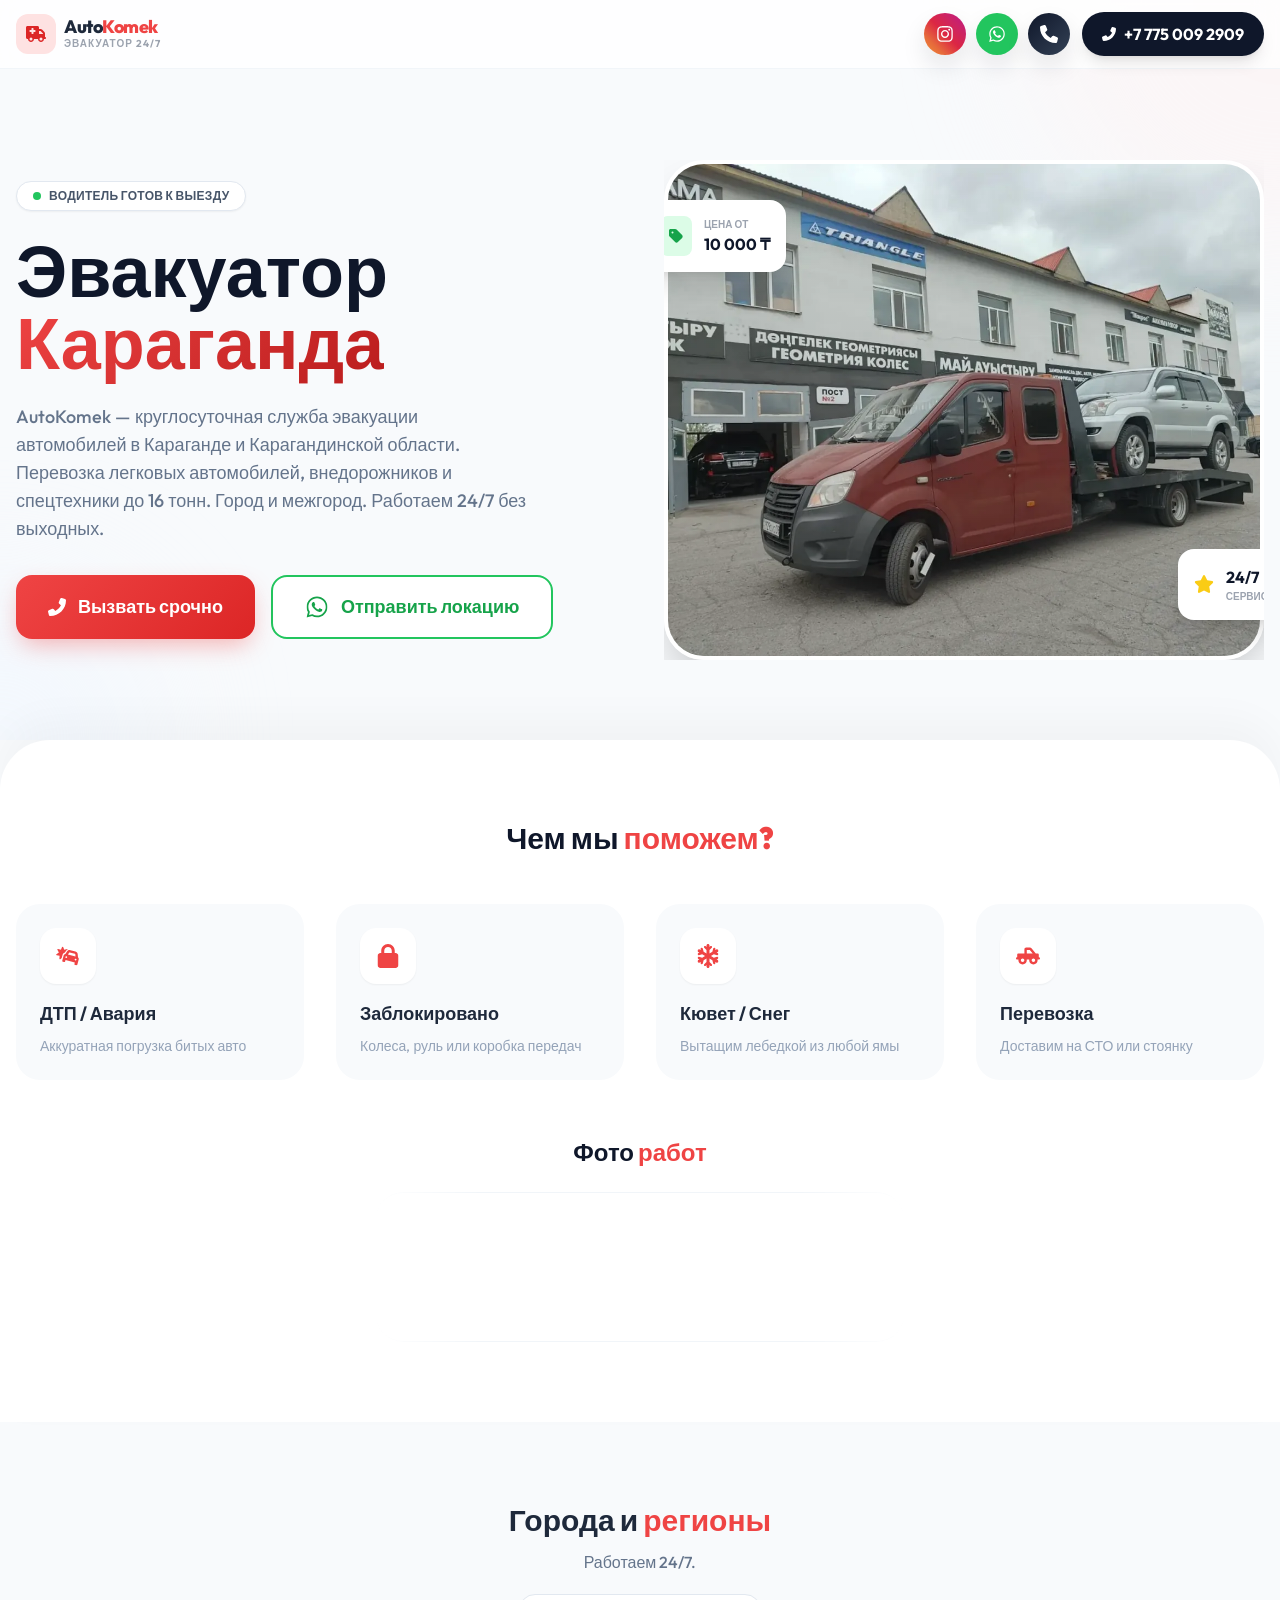
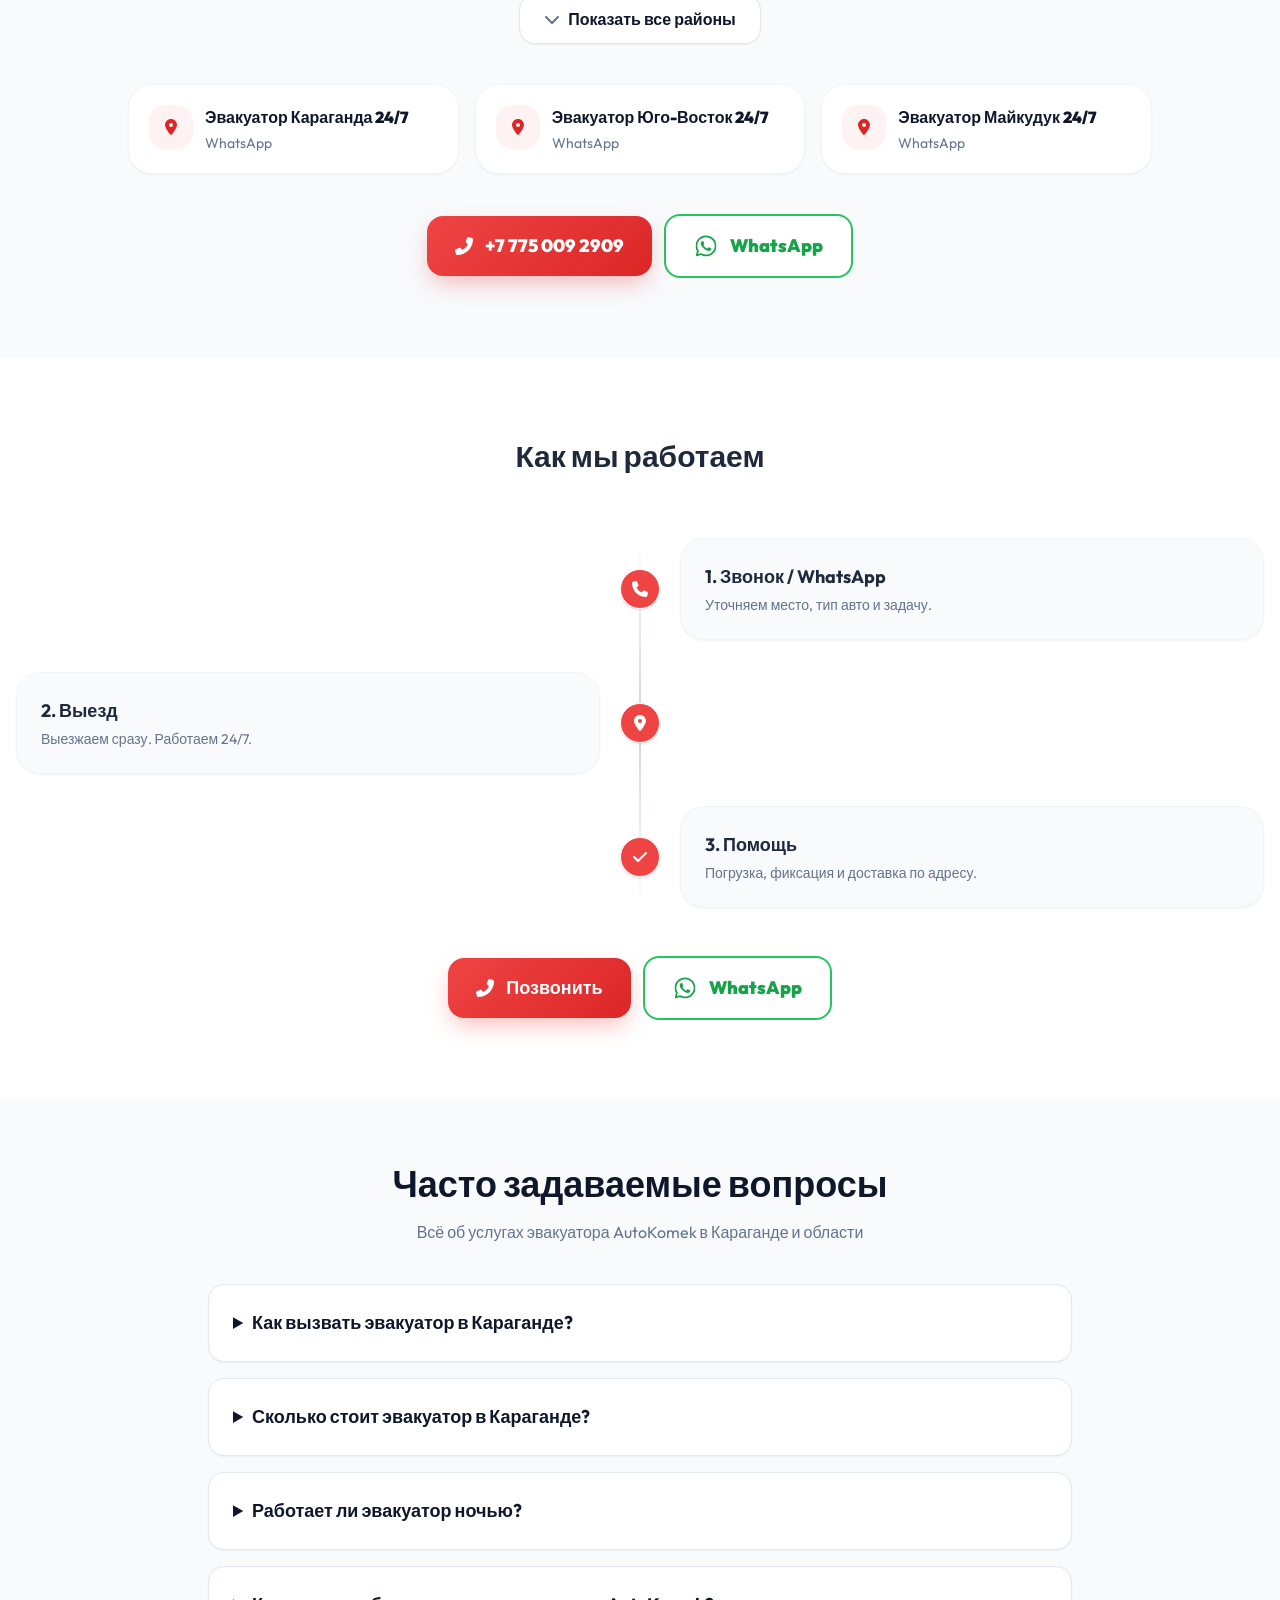
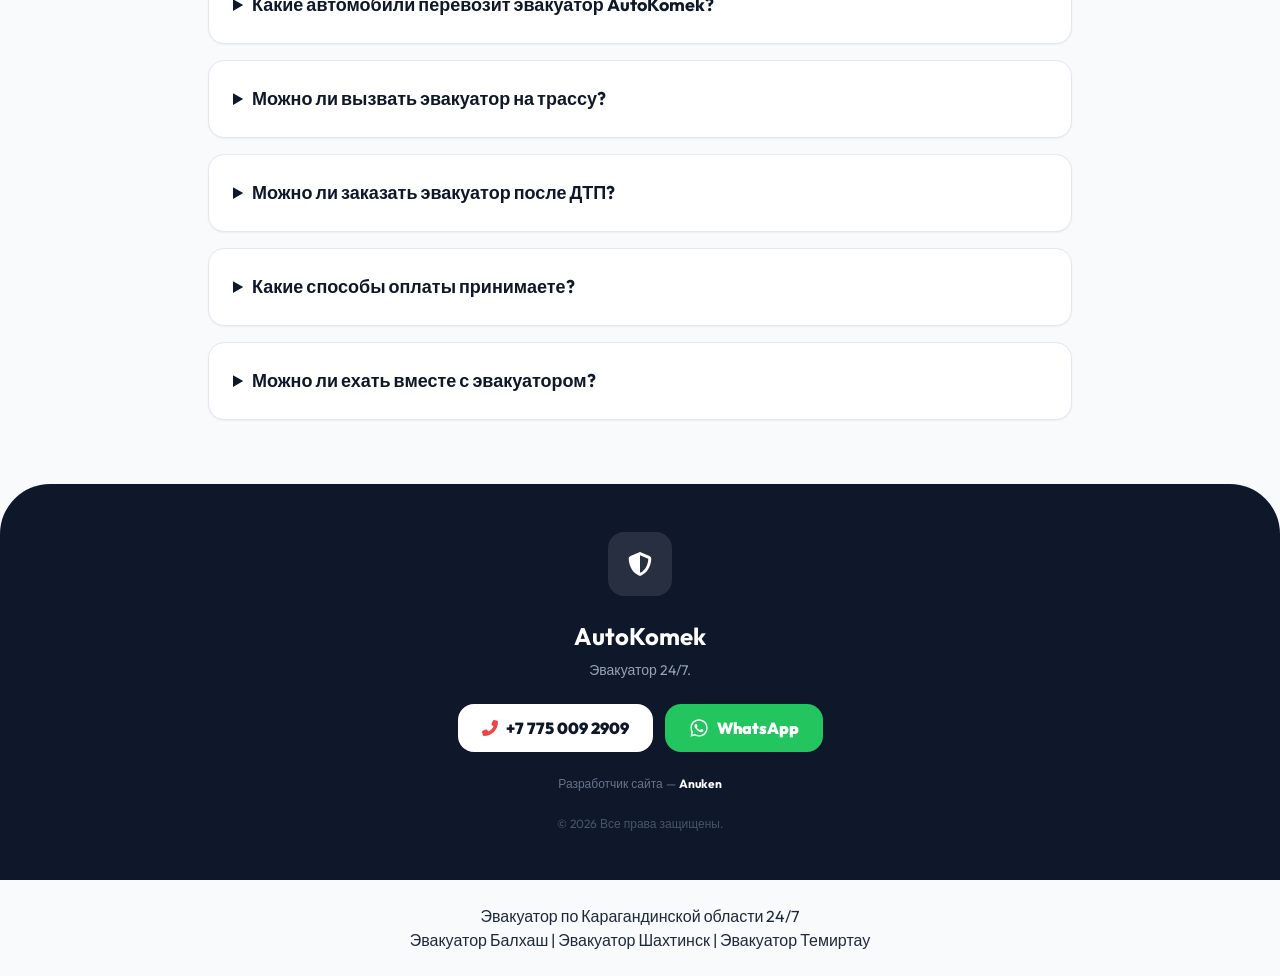
==== commit 5d531ad4: "Optimize website SVG icons" ====
--- a/index.html
+++ b/index.html
@@ -87,14 +87,15 @@
 <noscript>
 <link rel="stylesheet" href="https://fonts.googleapis.com/css2?family=Outfit:wght@300;500;700;900&display=swap">
 </noscript>
- <link rel="preload" as="style" href="https://cdnjs.cloudflare.com/ajax/libs/font-awesome/6.4.0/css/all.min.css" onload="this.onload=null;this.rel='stylesheet'">
+  <link rel="stylesheet" href="/css/tailwind.min.css">
+  <link rel="preload" href="/css/aos.css" as="style" onload="this.onload=null;this.rel='stylesheet'">
 <noscript>
-<link rel="stylesheet" href="https://cdnjs.cloudflare.com/ajax/libs/font-awesome/6.4.0/css/all.min.css">
+<link rel="stylesheet" href="/css/aos.css">
 </noscript>
-  <link rel="stylesheet" href="/css/tailwind.min.css">
-  <link rel="stylesheet" href="/css/aos.css">
 
   <style>
+    .site-icon { display:inline-block; width:1em; height:1em; vertical-align:-0.125em; fill:currentColor; flex-shrink:0; }
+
     :root{
       --sos-red:#EF4444;
       --trust-blue:#1E293B;
@@ -282,6 +283,29 @@
 </head>
 
 <body class="pb-24 md:pb-0">
+  <!-- Font Awesome Free icons: CC BY 4.0, https://fontawesome.com/license/free -->
+  <svg xmlns="http://www.w3.org/2000/svg" aria-hidden="true" focusable="false" style="position:absolute;width:0;height:0;overflow:hidden"><defs>
+<symbol id="ak-icon-ambulance" viewBox="0 0 640 512"><path d="M0 48C0 21.5 21.5 0 48 0L368 0c26.5 0 48 21.5 48 48l0 48 50.7 0c17 0 33.3 6.7 45.3 18.7L589.3 192c12 12 18.7 28.3 18.7 45.3l0 18.7 0 32 0 64c17.7 0 32 14.3 32 32s-14.3 32-32 32l-32 0c0 53-43 96-96 96s-96-43-96-96l-128 0c0 53-43 96-96 96s-96-43-96-96l-16 0c-26.5 0-48-21.5-48-48L0 48zM416 256l128 0 0-18.7L466.7 160 416 160l0 96zM160 464a48 48 0 1 0 0-96 48 48 0 1 0 0 96zm368-48a48 48 0 1 0 -96 0 48 48 0 1 0 96 0zM176 80l0 48-48 0c-8.8 0-16 7.2-16 16l0 32c0 8.8 7.2 16 16 16l48 0 0 48c0 8.8 7.2 16 16 16l32 0c8.8 0 16-7.2 16-16l0-48 48 0c8.8 0 16-7.2 16-16l0-32c0-8.8-7.2-16-16-16l-48 0 0-48c0-8.8-7.2-16-16-16l-32 0c-8.8 0-16 7.2-16 16z"/></symbol>
+<symbol id="ak-icon-instagram" viewBox="0 0 448 512"><path d="M224.1 141c-63.6 0-114.9 51.3-114.9 114.9s51.3 114.9 114.9 114.9S339 319.5 339 255.9 287.7 141 224.1 141zm0 189.6c-41.1 0-74.7-33.5-74.7-74.7s33.5-74.7 74.7-74.7 74.7 33.5 74.7 74.7-33.6 74.7-74.7 74.7zm146.4-194.3c0 14.9-12 26.8-26.8 26.8-14.9 0-26.8-12-26.8-26.8s12-26.8 26.8-26.8 26.8 12 26.8 26.8zm76.1 27.2c-1.7-35.9-9.9-67.7-36.2-93.9-26.2-26.2-58-34.4-93.9-36.2-37-2.1-147.9-2.1-184.9 0-35.8 1.7-67.6 9.9-93.9 36.1s-34.4 58-36.2 93.9c-2.1 37-2.1 147.9 0 184.9 1.7 35.9 9.9 67.7 36.2 93.9s58 34.4 93.9 36.2c37 2.1 147.9 2.1 184.9 0 35.9-1.7 67.7-9.9 93.9-36.2 26.2-26.2 34.4-58 36.2-93.9 2.1-37 2.1-147.8 0-184.8zM398.8 388c-7.8 19.6-22.9 34.7-42.6 42.6-29.5 11.7-99.5 9-132.1 9s-102.7 2.6-132.1-9c-19.6-7.8-34.7-22.9-42.6-42.6-11.7-29.5-9-99.5-9-132.1s-2.6-102.7 9-132.1c7.8-19.6 22.9-34.7 42.6-42.6 29.5-11.7 99.5-9 132.1-9s102.7-2.6 132.1 9c19.6 7.8 34.7 22.9 42.6 42.6 11.7 29.5 9 99.5 9 132.1s2.7 102.7-9 132.1z"/></symbol>
+<symbol id="ak-icon-whatsapp" viewBox="0 0 448 512"><path d="M380.9 97.1C339 55.1 283.2 32 223.9 32c-122.4 0-222 99.6-222 222 0 39.1 10.2 77.3 29.6 111L0 480l117.7-30.9c32.4 17.7 68.9 27 106.1 27h.1c122.3 0 224.1-99.6 224.1-222 0-59.3-25.2-115-67.1-157zm-157 341.6c-33.2 0-65.7-8.9-94-25.7l-6.7-4-69.8 18.3L72 359.2l-4.4-7c-18.5-29.4-28.2-63.3-28.2-98.2 0-101.7 82.8-184.5 184.6-184.5 49.3 0 95.6 19.2 130.4 54.1 34.8 34.9 56.2 81.2 56.1 130.5 0 101.8-84.9 184.6-186.6 184.6zm101.2-138.2c-5.5-2.8-32.8-16.2-37.9-18-5.1-1.9-8.8-2.8-12.5 2.8-3.7 5.6-14.3 18-17.6 21.8-3.2 3.7-6.5 4.2-12 1.4-32.6-16.3-54-29.1-75.5-66-5.7-9.8 5.7-9.1 16.3-30.3 1.8-3.7.9-6.9-.5-9.7-1.4-2.8-12.5-30.1-17.1-41.2-4.5-10.8-9.1-9.3-12.5-9.5-3.2-.2-6.9-.2-10.6-.2-3.7 0-9.7 1.4-14.8 6.9-5.1 5.6-19.4 19-19.4 46.3 0 27.3 19.9 53.7 22.6 57.4 2.8 3.7 39.1 59.7 94.8 83.8 35.2 15.2 49 16.5 66.6 13.9 10.7-1.6 32.8-13.4 37.4-26.4 4.6-13 4.6-24.1 3.2-26.4-1.3-2.5-5-3.9-10.5-6.6z"/></symbol>
+<symbol id="ak-icon-phone" viewBox="0 0 512 512"><path d="M164.9 24.6c-7.7-18.6-28-28.5-47.4-23.2l-88 24C12.1 30.2 0 46 0 64C0 311.4 200.6 512 448 512c18 0 33.8-12.1 38.6-29.5l24-88c5.3-19.4-4.6-39.7-23.2-47.4l-96-40c-16.3-6.8-35.2-2.1-46.3 11.6L304.7 368C234.3 334.7 177.3 277.7 144 207.3L193.3 167c13.7-11.2 18.4-30 11.6-46.3l-40-96z"/></symbol>
+<symbol id="ak-icon-phone-alt" viewBox="0 0 512 512"><path d="M347.1 24.6c7.7-18.6 28-28.5 47.4-23.2l88 24C499.9 30.2 512 46 512 64c0 247.4-200.6 448-448 448c-18 0-33.8-12.1-38.6-29.5l-24-88c-5.3-19.4 4.6-39.7 23.2-47.4l96-40c16.3-6.8 35.2-2.1 46.3 11.6L207.3 368c70.4-33.3 127.4-90.3 160.7-160.7L318.7 167c-13.7-11.2-18.4-30-11.6-46.3l40-96z"/></symbol>
+<symbol id="ak-icon-bars" viewBox="0 0 448 512"><path d="M0 96C0 78.3 14.3 64 32 64l384 0c17.7 0 32 14.3 32 32s-14.3 32-32 32L32 128C14.3 128 0 113.7 0 96zM0 256c0-17.7 14.3-32 32-32l384 0c17.7 0 32 14.3 32 32s-14.3 32-32 32L32 288c-17.7 0-32-14.3-32-32zM448 416c0 17.7-14.3 32-32 32L32 448c-17.7 0-32-14.3-32-32s14.3-32 32-32l384 0c17.7 0 32 14.3 32 32z"/></symbol>
+<symbol id="ak-icon-tag" viewBox="0 0 448 512"><path d="M0 80L0 229.5c0 17 6.7 33.3 18.7 45.3l176 176c25 25 65.5 25 90.5 0L418.7 317.3c25-25 25-65.5 0-90.5l-176-176c-12-12-28.3-18.7-45.3-18.7L48 32C21.5 32 0 53.5 0 80zm112 32a32 32 0 1 1 0 64 32 32 0 1 1 0-64z"/></symbol>
+<symbol id="ak-icon-star" viewBox="0 0 576 512"><path d="M316.9 18C311.6 7 300.4 0 288.1 0s-23.4 7-28.8 18L195 150.3 51.4 171.5c-12 1.8-22 10.2-25.7 21.7s-.7 24.2 7.9 32.7L137.8 329 113.2 474.7c-2 12 3 24.2 12.9 31.3s23 8 33.8 2.3l128.3-68.5 128.3 68.5c10.8 5.7 23.9 4.9 33.8-2.3s14.9-19.3 12.9-31.3L438.5 329 542.7 225.9c8.6-8.5 11.7-21.2 7.9-32.7s-13.7-19.9-25.7-21.7L381.2 150.3 316.9 18z"/></symbol>
+<symbol id="ak-icon-car-crash" viewBox="0 0 640 512"><path d="M176 8c-6.6 0-12.4 4-14.9 10.1l-29.4 74L55.6 68.9c-6.3-1.9-13.1 .2-17.2 5.3s-4.6 12.2-1.4 17.9l39.5 69.1L10.9 206.4c-5.4 3.7-8 10.3-6.5 16.7s6.7 11.2 13.1 12.2l78.7 12.2L90.6 327c-.5 6.5 3.1 12.7 9 15.5s12.9 1.8 17.8-2.6l35.3-32.5 9.5-35.4 10.4-38.6c8-29.9 30.5-52.1 57.9-60.9l41-59.2c11.3-16.3 26.4-28.9 43.5-37.2c-.4-.6-.8-1.2-1.3-1.8c-4.1-5.1-10.9-7.2-17.2-5.3L220.3 92.1l-29.4-74C188.4 12 182.6 8 176 8zM367.7 161.5l135.6 36.3c6.5 1.8 11.3 7.4 11.8 14.2l4.6 56.5-201.5-54 32.2-46.6c3.8-5.6 10.8-8.1 17.3-6.4zm-69.9-30l-47.9 69.3c-21.6 3-40.3 18.6-46.3 41l-10.4 38.6-16.6 61.8-8.3 30.9c-4.6 17.1 5.6 34.6 22.6 39.2l15.5 4.1c17.1 4.6 34.6-5.6 39.2-22.6l8.3-30.9 247.3 66.3-8.3 30.9c-4.6 17.1 5.6 34.6 22.6 39.2l15.5 4.1c17.1 4.6 34.6-5.6 39.2-22.6l8.3-30.9L595 388l10.4-38.6c6-22.4-2.5-45.2-19.6-58.7l-6.8-84c-2.7-33.7-26.4-62-59-70.8L384.2 99.7c-32.7-8.8-67.3 4-86.5 31.8zm-17 131a24 24 0 1 1 -12.4 46.4 24 24 0 1 1 12.4-46.4zm217.9 83.2A24 24 0 1 1 545 358.1a24 24 0 1 1 -46.4-12.4z"/></symbol>
+<symbol id="ak-icon-lock" viewBox="0 0 448 512"><path d="M144 144l0 48 160 0 0-48c0-44.2-35.8-80-80-80s-80 35.8-80 80zM80 192l0-48C80 64.5 144.5 0 224 0s144 64.5 144 144l0 48 16 0c35.3 0 64 28.7 64 64l0 192c0 35.3-28.7 64-64 64L64 512c-35.3 0-64-28.7-64-64L0 256c0-35.3 28.7-64 64-64l16 0z"/></symbol>
+<symbol id="ak-icon-snowflake" viewBox="0 0 448 512"><path d="M224 0c17.7 0 32 14.3 32 32l0 30.1 15-15c9.4-9.4 24.6-9.4 33.9 0s9.4 24.6 0 33.9l-49 49 0 70.3 61.4-35.8 17.7-66.1c3.4-12.8 16.6-20.4 29.4-17s20.4 16.6 17 29.4l-5.2 19.3 23.6-13.8c15.3-8.9 34.9-3.7 43.8 11.5s3.8 34.9-11.5 43.8l-25.3 14.8 21.7 5.8c12.8 3.4 20.4 16.6 17 29.4s-16.6 20.4-29.4 17l-67.7-18.1L287.5 256l60.9 35.5 67.7-18.1c12.8-3.4 26 4.2 29.4 17s-4.2 26-17 29.4l-21.7 5.8 25.3 14.8c15.3 8.9 20.4 28.5 11.5 43.8s-28.5 20.4-43.8 11.5l-23.6-13.8 5.2 19.3c3.4 12.8-4.2 26-17 29.4s-26-4.2-29.4-17l-17.7-66.1L256 311.7l0 70.3 49 49c9.4 9.4 9.4 24.6 0 33.9s-24.6 9.4-33.9 0l-15-15 0 30.1c0 17.7-14.3 32-32 32s-32-14.3-32-32l0-30.1-15 15c-9.4 9.4-24.6 9.4-33.9 0s-9.4-24.6 0-33.9l49-49 0-70.3-61.4 35.8-17.7 66.1c-3.4 12.8-16.6 20.4-29.4 17s-20.4-16.6-17-29.4l5.2-19.3L48.1 395.6c-15.3 8.9-34.9 3.7-43.8-11.5s-3.7-34.9 11.5-43.8l25.3-14.8-21.7-5.8c-12.8-3.4-20.4-16.6-17-29.4s16.6-20.4 29.4-17l67.7 18.1L160.5 256 99.6 220.5 31.9 238.6c-12.8 3.4-26-4.2-29.4-17s4.2-26 17-29.4l21.7-5.8L15.9 171.6C.6 162.7-4.5 143.1 4.4 127.9s28.5-20.4 43.8-11.5l23.6 13.8-5.2-19.3c-3.4-12.8 4.2-26 17-29.4s26 4.2 29.4 17l17.7 66.1L192 200.3l0-70.3L143 81c-9.4-9.4-9.4-24.6 0-33.9s24.6-9.4 33.9 0l15 15L192 32c0-17.7 14.3-32 32-32z"/></symbol>
+<symbol id="ak-icon-truck-pickup" viewBox="0 0 640 512"><path d="M368.6 96l76.8 96L288 192l0-96 80.6 0zM224 80l0 112L64 192c-17.7 0-32 14.3-32 32l0 64c-17.7 0-32 14.3-32 32s14.3 32 32 32l33.1 0c-.7 5.2-1.1 10.6-1.1 16c0 61.9 50.1 112 112 112s112-50.1 112-112c0-5.4-.4-10.8-1.1-16l66.3 0c-.7 5.2-1.1 10.6-1.1 16c0 61.9 50.1 112 112 112s112-50.1 112-112c0-5.4-.4-10.8-1.1-16l33.1 0c17.7 0 32-14.3 32-32s-14.3-32-32-32l0-64c0-17.7-14.3-32-32-32l-48.6 0L418.6 56c-12.1-15.2-30.5-24-50-24L272 32c-26.5 0-48 21.5-48 48zm0 288a48 48 0 1 1 -96 0 48 48 0 1 1 96 0zm288 0a48 48 0 1 1 -96 0 48 48 0 1 1 96 0z"/></symbol>
+<symbol id="ak-icon-chevron-down" viewBox="0 0 512 512"><path d="M233.4 406.6c12.5 12.5 32.8 12.5 45.3 0l192-192c12.5-12.5 12.5-32.8 0-45.3s-32.8-12.5-45.3 0L256 338.7 86.6 169.4c-12.5-12.5-32.8-12.5-45.3 0s-12.5 32.8 0 45.3l192 192z"/></symbol>
+<symbol id="ak-icon-location-dot" viewBox="0 0 384 512"><path d="M215.7 499.2C267 435 384 279.4 384 192C384 86 298 0 192 0S0 86 0 192c0 87.4 117 243 168.3 307.2c12.3 15.3 35.1 15.3 47.4 0zM192 128a64 64 0 1 1 0 128 64 64 0 1 1 0-128z"/></symbol>
+<symbol id="ak-icon-map-marker-alt" viewBox="0 0 384 512"><path d="M215.7 499.2C267 435 384 279.4 384 192C384 86 298 0 192 0S0 86 0 192c0 87.4 117 243 168.3 307.2c12.3 15.3 35.1 15.3 47.4 0zM192 128a64 64 0 1 1 0 128 64 64 0 1 1 0-128z"/></symbol>
+<symbol id="ak-icon-check" viewBox="0 0 448 512"><path d="M438.6 105.4c12.5 12.5 12.5 32.8 0 45.3l-256 256c-12.5 12.5-32.8 12.5-45.3 0l-128-128c-12.5-12.5-12.5-32.8 0-45.3s32.8-12.5 45.3 0L160 338.7 393.4 105.4c12.5-12.5 32.8-12.5 45.3 0z"/></symbol>
+<symbol id="ak-icon-shield-alt" viewBox="0 0 512 512"><path d="M256 0c4.6 0 9.2 1 13.4 2.9L457.7 82.8c22 9.3 38.4 31 38.3 57.2c-.5 99.2-41.3 280.7-213.6 363.2c-16.7 8-36.1 8-52.8 0C57.3 420.7 16.5 239.2 16 140c-.1-26.2 16.3-47.9 38.3-57.2L242.7 2.9C246.8 1 251.4 0 256 0zm0 66.8l0 378.1C394 378 431.1 230.1 432 141.4L256 66.8s0 0 0 0z"/></symbol>
+<symbol id="ak-icon-xmark" viewBox="0 0 384 512"><path d="M342.6 150.6c12.5-12.5 12.5-32.8 0-45.3s-32.8-12.5-45.3 0L192 210.7 86.6 105.4c-12.5-12.5-32.8-12.5-45.3 0s-12.5 32.8 0 45.3L146.7 256 41.4 361.4c-12.5 12.5-12.5 32.8 0 45.3s32.8 12.5 45.3 0L192 301.3 297.4 406.6c12.5 12.5 32.8 12.5 45.3 0s12.5-32.8 0-45.3L237.3 256 342.6 150.6z"/></symbol>
+<symbol id="ak-icon-chevron-up" viewBox="0 0 512 512"><path d="M233.4 105.4c12.5-12.5 32.8-12.5 45.3 0l192 192c12.5 12.5 12.5 32.8 0 45.3s-32.8 12.5-45.3 0L256 173.3 86.6 342.6c-12.5 12.5-32.8 12.5-45.3 0s-12.5-32.8 0-45.3l192-192z"/></symbol>
+</defs></svg>
+
 
   <!-- NAV -->
   <nav class="fixed w-full z-50 bg-white/80 backdrop-blur-md border-b border-slate-100">
@@ -289,7 +313,7 @@
       <div class="container mx-auto px-4 py-3 flex justify-between items-center">
         <a href="#top" class="flex items-center gap-2 select-none">
           <div class="w-10 h-10 bg-red-100 rounded-xl flex items-center justify-center text-red-600 animate-pulse">
-            <i class="fas fa-ambulance text-xl"></i>
+            <svg class="site-icon text-xl" aria-hidden="true" focusable="false" viewBox="0 0 640 512"><use href="#ak-icon-ambulance"></use></svg>
           </div>
           <div>
             <div class="font-extrabold text-lg leading-none tracking-tight">
@@ -307,7 +331,7 @@
                href="https://www.instagram.com/autokomek?utm_source=qr&igsh=MXhzNWdpY3cwMno4cg=="
                target="_blank" rel="noopener"
                aria-label="Instagram AutoKomek">
-              <i class="fa-brands fa-instagram icon"></i>
+              <svg class="site-icon icon" aria-hidden="true" focusable="false" viewBox="0 0 448 512"><use href="#ak-icon-instagram"></use></svg>
               <span class="label">Instagram</span>
             </a>
 
@@ -315,21 +339,21 @@
                href="https://wa.me/77750092909"
                target="_blank" rel="noopener"
                aria-label="WhatsApp AutoKomek">
-              <i class="fa-brands fa-whatsapp icon"></i>
+              <svg class="site-icon icon" aria-hidden="true" focusable="false" viewBox="0 0 448 512"><use href="#ak-icon-whatsapp"></use></svg>
               <span class="label">WhatsApp</span>
             </a>
 
             <a class="SocialBtn call"
                href="tel:+77750092909"
                aria-label="Позвонить">
-              <i class="fa-solid fa-phone icon"></i>
+              <svg class="site-icon icon" aria-hidden="true" focusable="false" viewBox="0 0 512 512"><use href="#ak-icon-phone"></use></svg>
               <span class="label">Звонок</span>
             </a>
           </div>
 
           <a href="tel:+77750092909"
              class="hidden md:flex items-center gap-2 bg-slate-900 text-white px-5 py-2.5 rounded-full hover:bg-slate-800 transition shadow-lg">
-            <i class="fas fa-phone-alt text-sm"></i>
+            <svg class="site-icon text-sm" aria-hidden="true" focusable="false" viewBox="0 0 512 512"><use href="#ak-icon-phone-alt"></use></svg>
             <span class="font-bold">+7 775 009 2909</span>
           </a>
 
@@ -338,7 +362,7 @@
                   aria-label="Открыть меню"
                   aria-expanded="false"
                   aria-controls="mobileMenu">
-            <i id="burgerIcon" class="fas fa-bars"></i>
+            <svg id="burgerIcon" class="site-icon " aria-hidden="true" focusable="false" viewBox="0 0 448 512"><use href="#ak-icon-bars"></use></svg>
           </button>
         </div>
       </div>
@@ -349,10 +373,10 @@
         <div class="container mx-auto px-4 py-4">
           <div class="grid grid-cols-2 gap-2 mb-3">
             <a href="tel:+77750092909" class="btn-sos text-white px-4 py-3 rounded-2xl font-black flex items-center justify-center gap-2">
-              <i class="fas fa-phone-alt"></i> Звонок
+              <svg class="site-icon " aria-hidden="true" focusable="false" viewBox="0 0 512 512"><use href="#ak-icon-phone-alt"></use></svg> Звонок
             </a>
             <a href="https://wa.me/77750092909" class="bg-white text-green-600 border-2 border-green-500 px-4 py-3 rounded-2xl font-black flex items-center justify-center gap-2 hover:bg-green-50 transition">
-              <i class="fab fa-whatsapp text-xl"></i> WhatsApp
+              <svg class="site-icon text-xl" aria-hidden="true" focusable="false" viewBox="0 0 448 512"><use href="#ak-icon-whatsapp"></use></svg> WhatsApp
             </a>
           </div>
 
@@ -413,10 +437,10 @@
 
           <div class="flex flex-col sm:flex-row gap-4 justify-center lg:justify-start">
             <a href="tel:+77750092909" class="btn-sos text-white px-8 py-4 rounded-2xl font-bold text-lg flex items-center justify-center gap-3 radar-pulse">
-              <i class="fas fa-phone-alt"></i> Вызвать срочно
+              <svg class="site-icon " aria-hidden="true" focusable="false" viewBox="0 0 512 512"><use href="#ak-icon-phone-alt"></use></svg> Вызвать срочно
             </a>
             <a href="https://wa.me/77750092909" class="bg-white text-green-600 border-2 border-green-500 px-8 py-4 rounded-2xl font-bold text-lg flex items-center justify-center gap-3 hover:bg-green-50 transition">
-              <i class="fab fa-whatsapp text-2xl"></i> Отправить локацию
+              <svg class="site-icon text-2xl" aria-hidden="true" focusable="false" viewBox="0 0 448 512"><use href="#ak-icon-whatsapp"></use></svg> Отправить локацию
             </a>
           </div>
         </div>
@@ -427,14 +451,14 @@
            <img id="heroImage"
      src="images/evakuator-karaganda.webp"
      fetchpriority="high" loading="eager"
-     class="w-full h-full object-cover transition-opacity duration-700"
+     class="w-full h-full object-cover"
      alt="Эвакуатор AutoKomek в Караганде 24/7 — перевозка автомобилей и внедорожников">
             <div class="absolute inset-0 bg-gradient-to-t from-slate-900/20 to-transparent"></div>
           </div>
 
           <div class="absolute top-10 left-2 sm:-left-5 bg-white p-4 rounded-2xl shadow-xl z-20 animate-bounce" style="animation-duration: 3s;">
             <div class="flex items-center gap-3">
-              <div class="bg-green-100 p-2 rounded-lg text-green-600"><i class="fas fa-tag"></i></div>
+              <div class="bg-green-100 p-2 rounded-lg text-green-600"><svg class="site-icon " aria-hidden="true" focusable="false" viewBox="0 0 448 512"><use href="#ak-icon-tag"></use></svg></div>
               <div>
                 <p class="text-[10px] text-gray-400 font-bold uppercase">Цена от</p>
                 <p class="font-bold text-slate-900">10 000 ₸</p>
@@ -444,7 +468,7 @@
 
           <div class="absolute bottom-10 right-2 sm:-right-5 bg-white p-4 rounded-2xl shadow-xl z-20 animate-bounce" style="animation-duration: 4s;">
             <div class="flex items-center gap-3">
-              <div class="text-yellow-400 text-xl"><i class="fas fa-star"></i></div>
+              <div class="text-yellow-400 text-xl"><svg class="site-icon " aria-hidden="true" focusable="false" viewBox="0 0 576 512"><use href="#ak-icon-star"></use></svg></div>
               <div>
                 <p class="font-bold text-slate-900">24/7</p>
                 <p class="text-[10px] text-gray-400 font-bold uppercase">Сервис</p>
@@ -467,7 +491,7 @@
       <div class="grid grid-cols-2 lg:grid-cols-4 gap-4 md:gap-8">
         <a href="tel:+77750092909" class="group bg-slate-50 p-6 rounded-3xl hover:bg-red-500 hover:text-white transition-all duration-300 cursor-pointer" data-aos="fade-up">
           <div class="w-14 h-14 bg-white rounded-2xl flex items-center justify-center text-2xl text-red-500 mb-4 shadow-sm group-hover:scale-110 transition">
-            <i class="fas fa-car-crash"></i>
+            <svg class="site-icon " aria-hidden="true" focusable="false" viewBox="0 0 640 512"><use href="#ak-icon-car-crash"></use></svg>
           </div>
           <h3 class="font-bold text-lg mb-2">ДТП / Авария</h3>
           <p class="text-sm text-slate-400 group-hover:text-red-100">Аккуратная погрузка битых авто</p>
@@ -475,7 +499,7 @@
 
         <a href="https://wa.me/77750092909" class="group bg-slate-50 p-6 rounded-3xl hover:bg-red-500 hover:text-white transition-all duration-300 cursor-pointer" data-aos="fade-up" data-aos-delay="100">
           <div class="w-14 h-14 bg-white rounded-2xl flex items-center justify-center text-2xl text-red-500 mb-4 shadow-sm group-hover:scale-110 transition">
-            <i class="fas fa-lock"></i>
+            <svg class="site-icon " aria-hidden="true" focusable="false" viewBox="0 0 448 512"><use href="#ak-icon-lock"></use></svg>
           </div>
           <h3 class="font-bold text-lg mb-2">Заблокировано</h3>
           <p class="text-sm text-slate-400 group-hover:text-red-100">Колеса, руль или коробка передач</p>
@@ -483,7 +507,7 @@
 
         <a href="tel:+77750092909" class="group bg-slate-50 p-6 rounded-3xl hover:bg-red-500 hover:text-white transition-all duration-300 cursor-pointer" data-aos="fade-up" data-aos-delay="200">
           <div class="w-14 h-14 bg-white rounded-2xl flex items-center justify-center text-2xl text-red-500 mb-4 shadow-sm group-hover:scale-110 transition">
-            <i class="fas fa-snowflake"></i>
+            <svg class="site-icon " aria-hidden="true" focusable="false" viewBox="0 0 448 512"><use href="#ak-icon-snowflake"></use></svg>
           </div>
           <h3 class="font-bold text-lg mb-2">Кювет / Снег</h3>
           <p class="text-sm text-slate-400 group-hover:text-red-100">Вытащим лебедкой из любой ямы</p>
@@ -491,7 +515,7 @@
 
         <a href="https://wa.me/77750092909" class="group bg-slate-50 p-6 rounded-3xl hover:bg-red-500 hover:text-white transition-all duration-300 cursor-pointer" data-aos="fade-up" data-aos-delay="300">
           <div class="w-14 h-14 bg-white rounded-2xl flex items-center justify-center text-2xl text-red-500 mb-4 shadow-sm group-hover:scale-110 transition">
-            <i class="fas fa-truck-pickup"></i>
+            <svg class="site-icon " aria-hidden="true" focusable="false" viewBox="0 0 640 512"><use href="#ak-icon-truck-pickup"></use></svg>
           </div>
           <h3 class="font-bold text-lg mb-2">Перевозка</h3>
           <p class="text-sm text-slate-400 group-hover:text-red-100">Доставим на СТО или стоянку</p>
@@ -525,7 +549,7 @@
           <div class="mt-5 flex items-center justify-center">
             <button id="toggleRegionsBtn" aria-controls="regionsAll" aria-expanded="false"
                     class="bg-white border border-slate-200 px-6 py-3 rounded-2xl font-black text-slate-900 shadow-sm hover:shadow-md transition active:scale-95 inline-flex items-center gap-2">
-              <i id="toggleRegionsIcon" class="fa-solid fa-chevron-down text-slate-500"></i>
+              <svg id="toggleRegionsIcon" class="site-icon text-slate-500" aria-hidden="true" focusable="false" viewBox="0 0 512 512"><use href="#ak-icon-chevron-down"></use></svg>
               <span id="toggleRegionsText">Показать все районы</span>
             </button>
           </div>
@@ -535,7 +559,7 @@
         <div class="grid sm:grid-cols-2 lg:grid-cols-3 gap-4">
           <a href="https://wa.me/77750092909" class="bg-white rounded-3xl p-5 border border-slate-100 shadow-sm hover:shadow-md transition" data-aos="fade-up">
             <div class="flex items-start gap-3">
-              <div class="w-11 h-11 rounded-2xl bg-red-50 text-red-600 flex items-center justify-center shrink-0"><i class="fas fa-location-dot"></i></div>
+              <div class="w-11 h-11 rounded-2xl bg-red-50 text-red-600 flex items-center justify-center shrink-0"><svg class="site-icon " aria-hidden="true" focusable="false" viewBox="0 0 384 512"><use href="#ak-icon-location-dot"></use></svg></div>
               <div>
                 <div class="font-black text-slate-900">Эвакуатор Караганда 24/7</div>
                 <div class="text-sm text-slate-500 mt-1">WhatsApp</div>
@@ -545,7 +569,7 @@
 
           <a href="https://wa.me/77750092909" class="bg-white rounded-3xl p-5 border border-slate-100 shadow-sm hover:shadow-md transition" data-aos="fade-up" data-aos-delay="50">
             <div class="flex items-start gap-3">
-              <div class="w-11 h-11 rounded-2xl bg-red-50 text-red-600 flex items-center justify-center shrink-0"><i class="fas fa-location-dot"></i></div>
+              <div class="w-11 h-11 rounded-2xl bg-red-50 text-red-600 flex items-center justify-center shrink-0"><svg class="site-icon " aria-hidden="true" focusable="false" viewBox="0 0 384 512"><use href="#ak-icon-location-dot"></use></svg></div>
               <div>
                 <div class="font-black text-slate-900">Эвакуатор Юго-Восток 24/7</div>
                 <div class="text-sm text-slate-500 mt-1">WhatsApp</div>
@@ -555,7 +579,7 @@
 
           <a href="https://wa.me/77750092909" class="bg-white rounded-3xl p-5 border border-slate-100 shadow-sm hover:shadow-md transition" data-aos="fade-up" data-aos-delay="100">
             <div class="flex items-start gap-3">
-              <div class="w-11 h-11 rounded-2xl bg-red-50 text-red-600 flex items-center justify-center shrink-0"><i class="fas fa-location-dot"></i></div>
+              <div class="w-11 h-11 rounded-2xl bg-red-50 text-red-600 flex items-center justify-center shrink-0"><svg class="site-icon " aria-hidden="true" focusable="false" viewBox="0 0 384 512"><use href="#ak-icon-location-dot"></use></svg></div>
               <div>
                 <div class="font-black text-slate-900">Эвакуатор Майкудук 24/7</div>
                 <div class="text-sm text-slate-500 mt-1">WhatsApp</div>
@@ -569,161 +593,161 @@
           <div class="grid sm:grid-cols-2 lg:grid-cols-3 gap-4">
             <a href="https://wa.me/77750092909" class="bg-white rounded-3xl p-5 border border-slate-100 shadow-sm hover:shadow-md transition" data-aos="fade-up">
               <div class="flex items-start gap-3">
-                <div class="w-11 h-11 rounded-2xl bg-red-50 text-red-600 flex items-center justify-center shrink-0"><i class="fas fa-location-dot"></i></div>
+                <div class="w-11 h-11 rounded-2xl bg-red-50 text-red-600 flex items-center justify-center shrink-0"><svg class="site-icon " aria-hidden="true" focusable="false" viewBox="0 0 384 512"><use href="#ak-icon-location-dot"></use></svg></div>
                 <div><div class="font-black text-slate-900">Эвакуатор Караганда 24/7</div><div class="text-sm text-slate-500 mt-1">WhatsApp</div></div>
               </div>
             </a>
 
             <a href="https://wa.me/77750092909" class="bg-white rounded-3xl p-5 border border-slate-100 shadow-sm hover:shadow-md transition" data-aos="fade-up" data-aos-delay="50">
               <div class="flex items-start gap-3">
-                <div class="w-11 h-11 rounded-2xl bg-red-50 text-red-600 flex items-center justify-center shrink-0"><i class="fas fa-location-dot"></i></div>
+                <div class="w-11 h-11 rounded-2xl bg-red-50 text-red-600 flex items-center justify-center shrink-0"><svg class="site-icon " aria-hidden="true" focusable="false" viewBox="0 0 384 512"><use href="#ak-icon-location-dot"></use></svg></div>
                 <div><div class="font-black text-slate-900">Эвакуатор Юго-Восток 24/7</div><div class="text-sm text-slate-500 mt-1">WhatsApp</div></div>
               </div>
             </a>
 
             <a href="https://wa.me/77750092909" class="bg-white rounded-3xl p-5 border border-slate-100 shadow-sm hover:shadow-md transition" data-aos="fade-up" data-aos-delay="100">
               <div class="flex items-start gap-3">
-                <div class="w-11 h-11 rounded-2xl bg-red-50 text-red-600 flex items-center justify-center shrink-0"><i class="fas fa-location-dot"></i></div>
+                <div class="w-11 h-11 rounded-2xl bg-red-50 text-red-600 flex items-center justify-center shrink-0"><svg class="site-icon " aria-hidden="true" focusable="false" viewBox="0 0 384 512"><use href="#ak-icon-location-dot"></use></svg></div>
                 <div><div class="font-black text-slate-900">Эвакуатор Майкудук 24/7</div><div class="text-sm text-slate-500 mt-1">WhatsApp</div></div>
               </div>
             </a>
 
             <a href="https://wa.me/77750092909" class="bg-white rounded-3xl p-5 border border-slate-100 shadow-sm hover:shadow-md transition" data-aos="fade-up" data-aos-delay="150">
               <div class="flex items-start gap-3">
-                <div class="w-11 h-11 rounded-2xl bg-red-50 text-red-600 flex items-center justify-center shrink-0"><i class="fas fa-location-dot"></i></div>
+                <div class="w-11 h-11 rounded-2xl bg-red-50 text-red-600 flex items-center justify-center shrink-0"><svg class="site-icon " aria-hidden="true" focusable="false" viewBox="0 0 384 512"><use href="#ak-icon-location-dot"></use></svg></div>
                 <div><div class="font-black text-slate-900">Эвакуатор Пришахтинск 24/7</div><div class="text-sm text-slate-500 mt-1">WhatsApp</div></div>
               </div>
             </a>
 
             <a href="https://wa.me/77750092909" class="bg-white rounded-3xl p-5 border border-slate-100 shadow-sm hover:shadow-md transition" data-aos="fade-up" data-aos-delay="200">
               <div class="flex items-start gap-3">
-                <div class="w-11 h-11 rounded-2xl bg-red-50 text-red-600 flex items-center justify-center shrink-0"><i class="fas fa-location-dot"></i></div>
+                <div class="w-11 h-11 rounded-2xl bg-red-50 text-red-600 flex items-center justify-center shrink-0"><svg class="site-icon " aria-hidden="true" focusable="false" viewBox="0 0 384 512"><use href="#ak-icon-location-dot"></use></svg></div>
                 <div><div class="font-black text-slate-900">Эвакуатор Актас 24/7</div><div class="text-sm text-slate-500 mt-1">WhatsApp</div></div>
               </div>
             </a>
 
             <a href="https://wa.me/77750092909" class="bg-white rounded-3xl p-5 border border-slate-100 shadow-sm hover:shadow-md transition" data-aos="fade-up" data-aos-delay="250">
               <div class="flex items-start gap-3">
-                <div class="w-11 h-11 rounded-2xl bg-red-50 text-red-600 flex items-center justify-center shrink-0"><i class="fas fa-location-dot"></i></div>
+                <div class="w-11 h-11 rounded-2xl bg-red-50 text-red-600 flex items-center justify-center shrink-0"><svg class="site-icon " aria-hidden="true" focusable="false" viewBox="0 0 384 512"><use href="#ak-icon-location-dot"></use></svg></div>
                 <div><div class="font-black text-slate-900">Эвакуатор Сарань 24/7</div><div class="text-sm text-slate-500 mt-1">WhatsApp</div></div>
               </div>
             </a>
 
             <a href="https://wa.me/77750092909" class="bg-white rounded-3xl p-5 border border-slate-100 shadow-sm hover:shadow-md transition" data-aos="fade-up">
               <div class="flex items-start gap-3">
-                <div class="w-11 h-11 rounded-2xl bg-red-50 text-red-600 flex items-center justify-center shrink-0"><i class="fas fa-location-dot"></i></div>
+                <div class="w-11 h-11 rounded-2xl bg-red-50 text-red-600 flex items-center justify-center shrink-0"><svg class="site-icon " aria-hidden="true" focusable="false" viewBox="0 0 384 512"><use href="#ak-icon-location-dot"></use></svg></div>
                 <div><div class="font-black text-slate-900">Эвакуатор Ботакара 24/7</div><div class="text-sm text-slate-500 mt-1">WhatsApp</div></div>
               </div>
             </a>
 
             <a href="https://wa.me/77750092909" class="bg-white rounded-3xl p-5 border border-slate-100 shadow-sm hover:shadow-md transition" data-aos="fade-up" data-aos-delay="50">
               <div class="flex items-start gap-3">
-                <div class="w-11 h-11 rounded-2xl bg-red-50 text-red-600 flex items-center justify-center shrink-0"><i class="fas fa-location-dot"></i></div>
+                <div class="w-11 h-11 rounded-2xl bg-red-50 text-red-600 flex items-center justify-center shrink-0"><svg class="site-icon " aria-hidden="true" focusable="false" viewBox="0 0 384 512"><use href="#ak-icon-location-dot"></use></svg></div>
                 <div><div class="font-black text-slate-900">Эвакуатор Каркаралинск 24/7</div><div class="text-sm text-slate-500 mt-1">WhatsApp</div></div>
               </div>
             </a>
 
             <a href="https://wa.me/77750092909" class="bg-white rounded-3xl p-5 border border-slate-100 shadow-sm hover:shadow-md transition" data-aos="fade-up" data-aos-delay="100">
               <div class="flex items-start gap-3">
-                <div class="w-11 h-11 rounded-2xl bg-red-50 text-red-600 flex items-center justify-center shrink-0"><i class="fas fa-location-dot"></i></div>
+                <div class="w-11 h-11 rounded-2xl bg-red-50 text-red-600 flex items-center justify-center shrink-0"><svg class="site-icon " aria-hidden="true" focusable="false" viewBox="0 0 384 512"><use href="#ak-icon-location-dot"></use></svg></div>
                 <div><div class="font-black text-slate-900">Эвакуатор Аксу-Аюлы 24/7</div><div class="text-sm text-slate-500 mt-1">WhatsApp</div></div>
               </div>
             </a>
 
             <a href="https://wa.me/77750092909" class="bg-white rounded-3xl p-5 border border-slate-100 shadow-sm hover:shadow-md transition" data-aos="fade-up" data-aos-delay="150">
               <div class="flex items-start gap-3">
-                <div class="w-11 h-11 rounded-2xl bg-red-50 text-red-600 flex items-center justify-center shrink-0"><i class="fas fa-location-dot"></i></div>
+                <div class="w-11 h-11 rounded-2xl bg-red-50 text-red-600 flex items-center justify-center shrink-0"><svg class="site-icon " aria-hidden="true" focusable="false" viewBox="0 0 384 512"><use href="#ak-icon-location-dot"></use></svg></div>
                 <div><div class="font-black text-slate-900">Эвакуатор Акчатау 24/7</div><div class="text-sm text-slate-500 mt-1">WhatsApp</div></div>
               </div>
             </a>
 
             <a href="https://wa.me/77750092909" class="bg-white rounded-3xl p-5 border border-slate-100 shadow-sm hover:shadow-md transition" data-aos="fade-up" data-aos-delay="200">
               <div class="flex items-start gap-3">
-                <div class="w-11 h-11 rounded-2xl bg-red-50 text-red-600 flex items-center justify-center shrink-0"><i class="fas fa-location-dot"></i></div>
+                <div class="w-11 h-11 rounded-2xl bg-red-50 text-red-600 flex items-center justify-center shrink-0"><svg class="site-icon " aria-hidden="true" focusable="false" viewBox="0 0 384 512"><use href="#ak-icon-location-dot"></use></svg></div>
                 <div><div class="font-black text-slate-900">Эвакуатор Балхаш 24/7</div><div class="text-sm text-slate-500 mt-1">WhatsApp</div></div>
               </div>
             </a>
 
             <a href="https://wa.me/77750092909" class="bg-white rounded-3xl p-5 border border-slate-100 shadow-sm hover:shadow-md transition" data-aos="fade-up" data-aos-delay="250">
               <div class="flex items-start gap-3">
-                <div class="w-11 h-11 rounded-2xl bg-red-50 text-red-600 flex items-center justify-center shrink-0"><i class="fas fa-location-dot"></i></div>
+                <div class="w-11 h-11 rounded-2xl bg-red-50 text-red-600 flex items-center justify-center shrink-0"><svg class="site-icon " aria-hidden="true" focusable="false" viewBox="0 0 384 512"><use href="#ak-icon-location-dot"></use></svg></div>
                 <div><div class="font-black text-slate-900">Эвакуатор Агадырь 24/7</div><div class="text-sm text-slate-500 mt-1">WhatsApp</div></div>
               </div>
             </a>
 
             <a href="https://wa.me/77750092909" class="bg-white rounded-3xl p-5 border border-slate-100 shadow-sm hover:shadow-md transition" data-aos="fade-up">
               <div class="flex items-start gap-3">
-                <div class="w-11 h-11 rounded-2xl bg-red-50 text-red-600 flex items-center justify-center shrink-0"><i class="fas fa-location-dot"></i></div>
+                <div class="w-11 h-11 rounded-2xl bg-red-50 text-red-600 flex items-center justify-center shrink-0"><svg class="site-icon " aria-hidden="true" focusable="false" viewBox="0 0 384 512"><use href="#ak-icon-location-dot"></use></svg></div>
                 <div><div class="font-black text-slate-900">Эвакуатор Актогай 24/7</div><div class="text-sm text-slate-500 mt-1">WhatsApp</div></div>
               </div>
             </a>
 
             <a href="https://wa.me/77750092909" class="bg-white rounded-3xl p-5 border border-slate-100 shadow-sm hover:shadow-md transition" data-aos="fade-up" data-aos-delay="50">
               <div class="flex items-start gap-3">
-                <div class="w-11 h-11 rounded-2xl bg-red-50 text-red-600 flex items-center justify-center shrink-0"><i class="fas fa-location-dot"></i></div>
+                <div class="w-11 h-11 rounded-2xl bg-red-50 text-red-600 flex items-center justify-center shrink-0"><svg class="site-icon " aria-hidden="true" focusable="false" viewBox="0 0 384 512"><use href="#ak-icon-location-dot"></use></svg></div>
                 <div><div class="font-black text-slate-900">Эвакуатор Акжал 24/7</div><div class="text-sm text-slate-500 mt-1">WhatsApp</div></div>
               </div>
             </a>
 
             <a href="https://wa.me/77750092909" class="bg-white rounded-3xl p-5 border border-slate-100 shadow-sm hover:shadow-md transition" data-aos="fade-up" data-aos-delay="100">
               <div class="flex items-start gap-3">
-                <div class="w-11 h-11 rounded-2xl bg-red-50 text-red-600 flex items-center justify-center shrink-0"><i class="fas fa-location-dot"></i></div>
+                <div class="w-11 h-11 rounded-2xl bg-red-50 text-red-600 flex items-center justify-center shrink-0"><svg class="site-icon " aria-hidden="true" focusable="false" viewBox="0 0 384 512"><use href="#ak-icon-location-dot"></use></svg></div>
                 <div><div class="font-black text-slate-900">Эвакуатор Аккой 24/7</div><div class="text-sm text-slate-500 mt-1">WhatsApp</div></div>
               </div>
             </a>
 
             <a href="https://wa.me/77750092909" class="bg-white rounded-3xl p-5 border border-slate-100 shadow-sm hover:shadow-md transition" data-aos="fade-up" data-aos-delay="150">
               <div class="flex items-start gap-3">
-                <div class="w-11 h-11 rounded-2xl bg-red-50 text-red-600 flex items-center justify-center shrink-0"><i class="fas fa-location-dot"></i></div>
+                <div class="w-11 h-11 rounded-2xl bg-red-50 text-red-600 flex items-center justify-center shrink-0"><svg class="site-icon " aria-hidden="true" focusable="false" viewBox="0 0 384 512"><use href="#ak-icon-location-dot"></use></svg></div>
                 <div><div class="font-black text-slate-900">Эвакуатор Атасу 24/7</div><div class="text-sm text-slate-500 mt-1">WhatsApp</div></div>
               </div>
             </a>
 
             <a href="https://wa.me/77750092909" class="bg-white rounded-3xl p-5 border border-slate-100 shadow-sm hover:shadow-md transition" data-aos="fade-up" data-aos-delay="200">
               <div class="flex items-start gap-3">
-                <div class="w-11 h-11 rounded-2xl bg-red-50 text-red-600 flex items-center justify-center shrink-0"><i class="fas fa-location-dot"></i></div>
+                <div class="w-11 h-11 rounded-2xl bg-red-50 text-red-600 flex items-center justify-center shrink-0"><svg class="site-icon " aria-hidden="true" focusable="false" viewBox="0 0 384 512"><use href="#ak-icon-location-dot"></use></svg></div>
                 <div><div class="font-black text-slate-900">Эвакуатор Кызылжар 24/7</div><div class="text-sm text-slate-500 mt-1">WhatsApp</div></div>
               </div>
             </a>
 
             <a href="https://wa.me/77750092909" class="bg-white rounded-3xl p-5 border border-slate-100 shadow-sm hover:shadow-md transition" data-aos="fade-up" data-aos-delay="250">
               <div class="flex items-start gap-3">
-                <div class="w-11 h-11 rounded-2xl bg-red-50 text-red-600 flex items-center justify-center shrink-0"><i class="fas fa-location-dot"></i></div>
+                <div class="w-11 h-11 rounded-2xl bg-red-50 text-red-600 flex items-center justify-center shrink-0"><svg class="site-icon " aria-hidden="true" focusable="false" viewBox="0 0 384 512"><use href="#ak-icon-location-dot"></use></svg></div>
                 <div><div class="font-black text-slate-900">Эвакуатор Шубарколь 24/7</div><div class="text-sm text-slate-500 mt-1">WhatsApp</div></div>
               </div>
             </a>
 
             <a href="https://wa.me/77750092909" class="bg-white rounded-3xl p-5 border border-slate-100 shadow-sm hover:shadow-md transition" data-aos="fade-up">
               <div class="flex items-start gap-3">
-                <div class="w-11 h-11 rounded-2xl bg-red-50 text-red-600 flex items-center justify-center shrink-0"><i class="fas fa-location-dot"></i></div>
+                <div class="w-11 h-11 rounded-2xl bg-red-50 text-red-600 flex items-center justify-center shrink-0"><svg class="site-icon " aria-hidden="true" focusable="false" viewBox="0 0 384 512"><use href="#ak-icon-location-dot"></use></svg></div>
                 <div><div class="font-black text-slate-900">Эвакуатор Жайрем 24/7</div><div class="text-sm text-slate-500 mt-1">WhatsApp</div></div>
               </div>
             </a>
 
             <a href="https://wa.me/77750092909" class="bg-white rounded-3xl p-5 border border-slate-100 shadow-sm hover:shadow-md transition" data-aos="fade-up" data-aos-delay="50">
               <div class="flex items-start gap-3">
-                <div class="w-11 h-11 rounded-2xl bg-red-50 text-red-600 flex items-center justify-center shrink-0"><i class="fas fa-location-dot"></i></div>
+                <div class="w-11 h-11 rounded-2xl bg-red-50 text-red-600 flex items-center justify-center shrink-0"><svg class="site-icon " aria-hidden="true" focusable="false" viewBox="0 0 384 512"><use href="#ak-icon-location-dot"></use></svg></div>
                 <div><div class="font-black text-slate-900">Эвакуатор Каражал 24/7</div><div class="text-sm text-slate-500 mt-1">WhatsApp</div></div>
               </div>
             </a>
 
             <a href="https://wa.me/77750092909" class="bg-white rounded-3xl p-5 border border-slate-100 shadow-sm hover:shadow-md transition" data-aos="fade-up" data-aos-delay="100">
               <div class="flex items-start gap-3">
-                <div class="w-11 h-11 rounded-2xl bg-red-50 text-red-600 flex items-center justify-center shrink-0"><i class="fas fa-location-dot"></i></div>
+                <div class="w-11 h-11 rounded-2xl bg-red-50 text-red-600 flex items-center justify-center shrink-0"><svg class="site-icon " aria-hidden="true" focusable="false" viewBox="0 0 384 512"><use href="#ak-icon-location-dot"></use></svg></div>
                 <div><div class="font-black text-slate-900">Эвакуатор Ошаганды 24/7</div><div class="text-sm text-slate-500 mt-1">WhatsApp</div></div>
               </div>
             </a>
 
             <a href="https://wa.me/77750092909" class="bg-white rounded-3xl p-5 border border-slate-100 shadow-sm hover:shadow-md transition" data-aos="fade-up" data-aos-delay="150">
               <div class="flex items-start gap-3">
-                <div class="w-11 h-11 rounded-2xl bg-red-50 text-red-600 flex items-center justify-center shrink-0"><i class="fas fa-location-dot"></i></div>
+                <div class="w-11 h-11 rounded-2xl bg-red-50 text-red-600 flex items-center justify-center shrink-0"><svg class="site-icon " aria-hidden="true" focusable="false" viewBox="0 0 384 512"><use href="#ak-icon-location-dot"></use></svg></div>
                 <div><div class="font-black text-slate-900">Эвакуатор Осакаровка 24/7</div><div class="text-sm text-slate-500 mt-1">WhatsApp</div></div>
               </div>
             </a>
 
             <a href="https://wa.me/77750092909" class="bg-white rounded-3xl p-5 border border-slate-100 shadow-sm hover:shadow-md transition" data-aos="fade-up" data-aos-delay="200">
               <div class="flex items-start gap-3">
-                <div class="w-11 h-11 rounded-2xl bg-red-50 text-red-600 flex items-center justify-center shrink-0"><i class="fas fa-location-dot"></i></div>
+                <div class="w-11 h-11 rounded-2xl bg-red-50 text-red-600 flex items-center justify-center shrink-0"><svg class="site-icon " aria-hidden="true" focusable="false" viewBox="0 0 384 512"><use href="#ak-icon-location-dot"></use></svg></div>
                 <div><div class="font-black text-slate-900">Эвакуатор Аршалы 24/7</div><div class="text-sm text-slate-500 mt-1">WhatsApp</div></div>
               </div>
             </a>
@@ -732,10 +756,10 @@
 
         <div class="mt-10 flex flex-col sm:flex-row items-center justify-center gap-3">
           <a href="tel:+77750092909" class="btn-sos text-white px-7 py-4 rounded-2xl font-black text-lg flex items-center justify-center gap-3 w-full sm:w-auto">
-            <i class="fas fa-phone-alt"></i> +7 775 009 2909
+            <svg class="site-icon " aria-hidden="true" focusable="false" viewBox="0 0 512 512"><use href="#ak-icon-phone-alt"></use></svg> +7 775 009 2909
           </a>
           <a href="https://wa.me/77750092909" class="bg-white text-green-600 border-2 border-green-500 px-7 py-4 rounded-2xl font-black text-lg flex items-center justify-center gap-3 w-full sm:w-auto hover:bg-green-50 transition">
-            <i class="fab fa-whatsapp text-2xl"></i> WhatsApp
+            <svg class="site-icon text-2xl" aria-hidden="true" focusable="false" viewBox="0 0 448 512"><use href="#ak-icon-whatsapp"></use></svg> WhatsApp
           </a>
         </div>
       </div>
@@ -750,7 +774,7 @@
       <div class="space-y-8 relative before:absolute before:inset-0 before:ml-5 before:-translate-x-px md:before:mx-auto md:before:translate-x-0 before:h-full before:w-0.5 before:bg-gradient-to-b before:from-transparent before:via-slate-300 before:to-transparent">
         <div class="relative flex items-center justify-between md:justify-normal md:odd:flex-row-reverse group is-active">
           <div class="flex items-center justify-center w-10 h-10 rounded-full border border-white bg-red-500 text-white shadow shrink-0 md:order-1 md:group-odd:-translate-x-1/2 md:group-even:translate-x-1/2 z-10">
-            <i class="fas fa-phone"></i>
+            <svg class="site-icon " aria-hidden="true" focusable="false" viewBox="0 0 512 512"><use href="#ak-icon-phone"></use></svg>
           </div>
           <div class="w-[calc(100%-4rem)] md:w-[calc(50%-2.5rem)] bg-slate-50 p-6 rounded-3xl border border-slate-100 shadow-sm" data-aos="fade-right">
             <h3 class="font-bold text-lg mb-1">1. Звонок / WhatsApp</h3>
@@ -760,7 +784,7 @@
 
         <div class="relative flex items-center justify-between md:justify-normal md:odd:flex-row-reverse group is-active">
           <div class="flex items-center justify-center w-10 h-10 rounded-full border border-white bg-red-500 text-white shadow shrink-0 md:order-1 md:group-odd:-translate-x-1/2 md:group-even:translate-x-1/2 z-10">
-            <i class="fas fa-map-marker-alt"></i>
+            <svg class="site-icon " aria-hidden="true" focusable="false" viewBox="0 0 384 512"><use href="#ak-icon-map-marker-alt"></use></svg>
           </div>
           <div class="w-[calc(100%-4rem)] md:w-[calc(50%-2.5rem)] bg-slate-50 p-6 rounded-3xl border border-slate-100 shadow-sm" data-aos="fade-left">
             <h3 class="font-bold text-lg mb-1">2. Выезд</h3>
@@ -770,7 +794,7 @@
 
         <div class="relative flex items-center justify-between md:justify-normal md:odd:flex-row-reverse group is-active">
           <div class="flex items-center justify-center w-10 h-10 rounded-full border border-white bg-red-500 text-white shadow shrink-0 md:order-1 md:group-odd:-translate-x-1/2 md:group-even:translate-x-1/2 z-10">
-            <i class="fas fa-check"></i>
+            <svg class="site-icon " aria-hidden="true" focusable="false" viewBox="0 0 448 512"><use href="#ak-icon-check"></use></svg>
           </div>
           <div class="w-[calc(100%-4rem)] md:w-[calc(50%-2.5rem)] bg-slate-50 p-6 rounded-3xl border border-slate-100 shadow-sm" data-aos="fade-right">
             <h3 class="font-bold text-lg mb-1">3. Помощь</h3>
@@ -781,10 +805,10 @@
 
       <div class="mt-12 flex flex-col sm:flex-row items-center justify-center gap-3">
         <a href="tel:+77750092909" class="btn-sos text-white px-7 py-4 rounded-2xl font-black text-lg flex items-center justify-center gap-3 w-full sm:w-auto">
-          <i class="fas fa-phone-alt"></i> Позвонить
+          <svg class="site-icon " aria-hidden="true" focusable="false" viewBox="0 0 512 512"><use href="#ak-icon-phone-alt"></use></svg> Позвонить
         </a>
         <a href="https://wa.me/77750092909" class="bg-white text-green-600 border-2 border-green-500 px-7 py-4 rounded-2xl font-black text-lg flex items-center justify-center gap-3 w-full sm:w-auto hover:bg-green-50 transition">
-          <i class="fab fa-whatsapp text-2xl"></i> WhatsApp
+          <svg class="site-icon text-2xl" aria-hidden="true" focusable="false" viewBox="0 0 448 512"><use href="#ak-icon-whatsapp"></use></svg> WhatsApp
         </a>
       </div>
     </div>
@@ -883,17 +907,17 @@
   <!-- FOOTER -->
   <footer class="bg-slate-900 text-white py-12 text-center rounded-t-[50px]">
     <div class="w-16 h-16 bg-white/10 rounded-2xl flex items-center justify-center text-2xl text-white mx-auto mb-6">
-      <i class="fas fa-shield-alt"></i>
+      <svg class="site-icon " aria-hidden="true" focusable="false" viewBox="0 0 512 512"><use href="#ak-icon-shield-alt"></use></svg>
     </div>
     <h2 class="font-bold text-2xl mb-2">AutoKomek</h2>
     <p class="text-slate-400 text-sm mb-6">Эвакуатор 24/7.</p>
 
     <div class="flex flex-col sm:flex-row items-center justify-center gap-3">
       <a href="tel:+77750092909" class="bg-white text-slate-900 px-6 py-3 rounded-2xl font-black inline-flex items-center gap-2 hover:bg-slate-100 transition">
-        <i class="fas fa-phone-alt text-red-500"></i> +7 775 009 2909
+        <svg class="site-icon text-red-500" aria-hidden="true" focusable="false" viewBox="0 0 512 512"><use href="#ak-icon-phone-alt"></use></svg> +7 775 009 2909
       </a>
       <a href="https://wa.me/77750092909" class="bg-green-500 text-white px-6 py-3 rounded-2xl font-black inline-flex items-center gap-2 hover:brightness-110 transition">
-        <i class="fab fa-whatsapp text-xl"></i> WhatsApp
+        <svg class="site-icon text-xl" aria-hidden="true" focusable="false" viewBox="0 0 448 512"><use href="#ak-icon-whatsapp"></use></svg> WhatsApp
       </a>
     </div>
 
@@ -914,10 +938,10 @@
   <div class="fixed bottom-6 left-4 right-4 z-50 md:hidden">
     <div class="bg-slate-900/90 backdrop-blur-md p-2 rounded-[20px] shadow-2xl border border-white/10 flex gap-2">
       <a href="tel:+77750092909" class="flex-1 bg-white text-slate-900 rounded-xl flex items-center justify-center py-4 font-black text-lg active:scale-95 transition">
-        <i class="fas fa-phone mr-2 text-red-500"></i> ПОЗВОНИТЬ
+        <svg class="site-icon mr-2 text-red-500" aria-hidden="true" focusable="false" viewBox="0 0 512 512"><use href="#ak-icon-phone"></use></svg> ПОЗВОНИТЬ
       </a>
       <a aria-label="Написать в WhatsApp" href="https://wa.me/77750092909" class="w-16 bg-green-500 text-white rounded-xl flex items-center justify-center text-2xl active:scale-95 transition">
-        <i class="fab fa-whatsapp"></i>
+        <svg class="site-icon " aria-hidden="true" focusable="false" viewBox="0 0 448 512"><use href="#ak-icon-whatsapp"></use></svg>
       </a>
     </div>
   </div>
@@ -937,8 +961,8 @@
       mobileMenu.classList.remove('menu-expanded');
       mobileMenu.classList.add('menu-collapsed');
       burgerBtn.setAttribute('aria-expanded', 'false');
-      burgerIcon.classList.remove('fa-xmark');
-      burgerIcon.classList.add('fa-bars');
+      burgerIcon.setAttribute('viewBox', '0 0 448 512');
+      burgerIcon.querySelector('use').setAttribute('href', '#ak-icon-bars');
     }
 
     function openMenu() {
@@ -947,8 +971,8 @@
       mobileMenu.classList.remove('menu-collapsed');
       mobileMenu.classList.add('menu-expanded');
       burgerBtn.setAttribute('aria-expanded', 'true');
-      burgerIcon.classList.remove('fa-bars');
-      burgerIcon.classList.add('fa-xmark');
+      burgerIcon.setAttribute('viewBox', '0 0 384 512');
+      burgerIcon.querySelector('use').setAttribute('href', '#ak-icon-xmark');
     }
 
     burgerBtn && burgerBtn.addEventListener('click', () => {
@@ -980,13 +1004,13 @@
         if (hidden) {
           regionsAll.classList.remove('regions-hidden');
           toggleRegionsText.textContent = 'Скрыть все районы';
-          toggleRegionsIcon.classList.remove('fa-chevron-down');
-          toggleRegionsIcon.classList.add('fa-chevron-up');
+          toggleRegionsIcon.setAttribute('viewBox', '0 0 512 512');
+      toggleRegionsIcon.querySelector('use').setAttribute('href', '#ak-icon-chevron-up');
         } else {
           regionsAll.classList.add('regions-hidden');
           toggleRegionsText.textContent = 'Показать все районы';
-          toggleRegionsIcon.classList.remove('fa-chevron-up');
-          toggleRegionsIcon.classList.add('fa-chevron-down');
+          toggleRegionsIcon.setAttribute('viewBox', '0 0 512 512');
+      toggleRegionsIcon.querySelector('use').setAttribute('href', '#ak-icon-chevron-down');
           document.getElementById('regions')?.scrollIntoView({ behavior: 'smooth', block: 'start' });
         }
       });
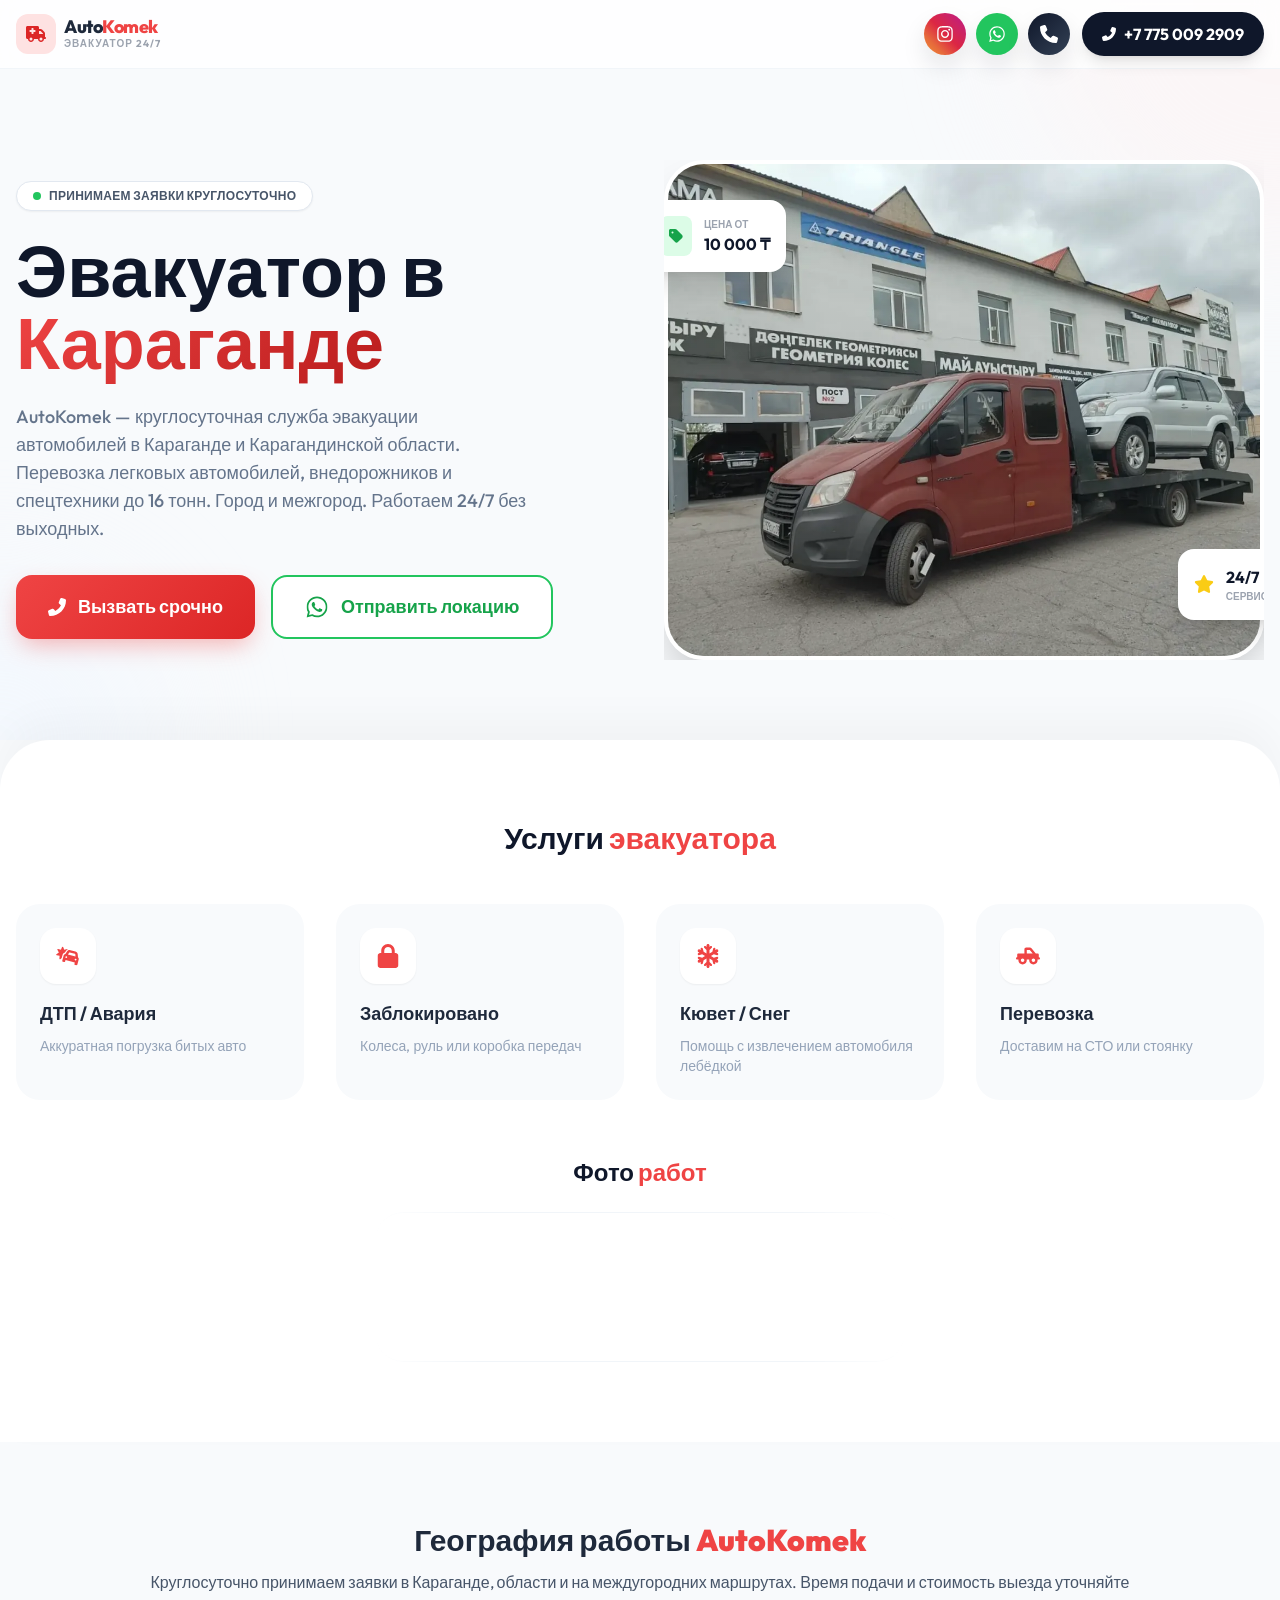
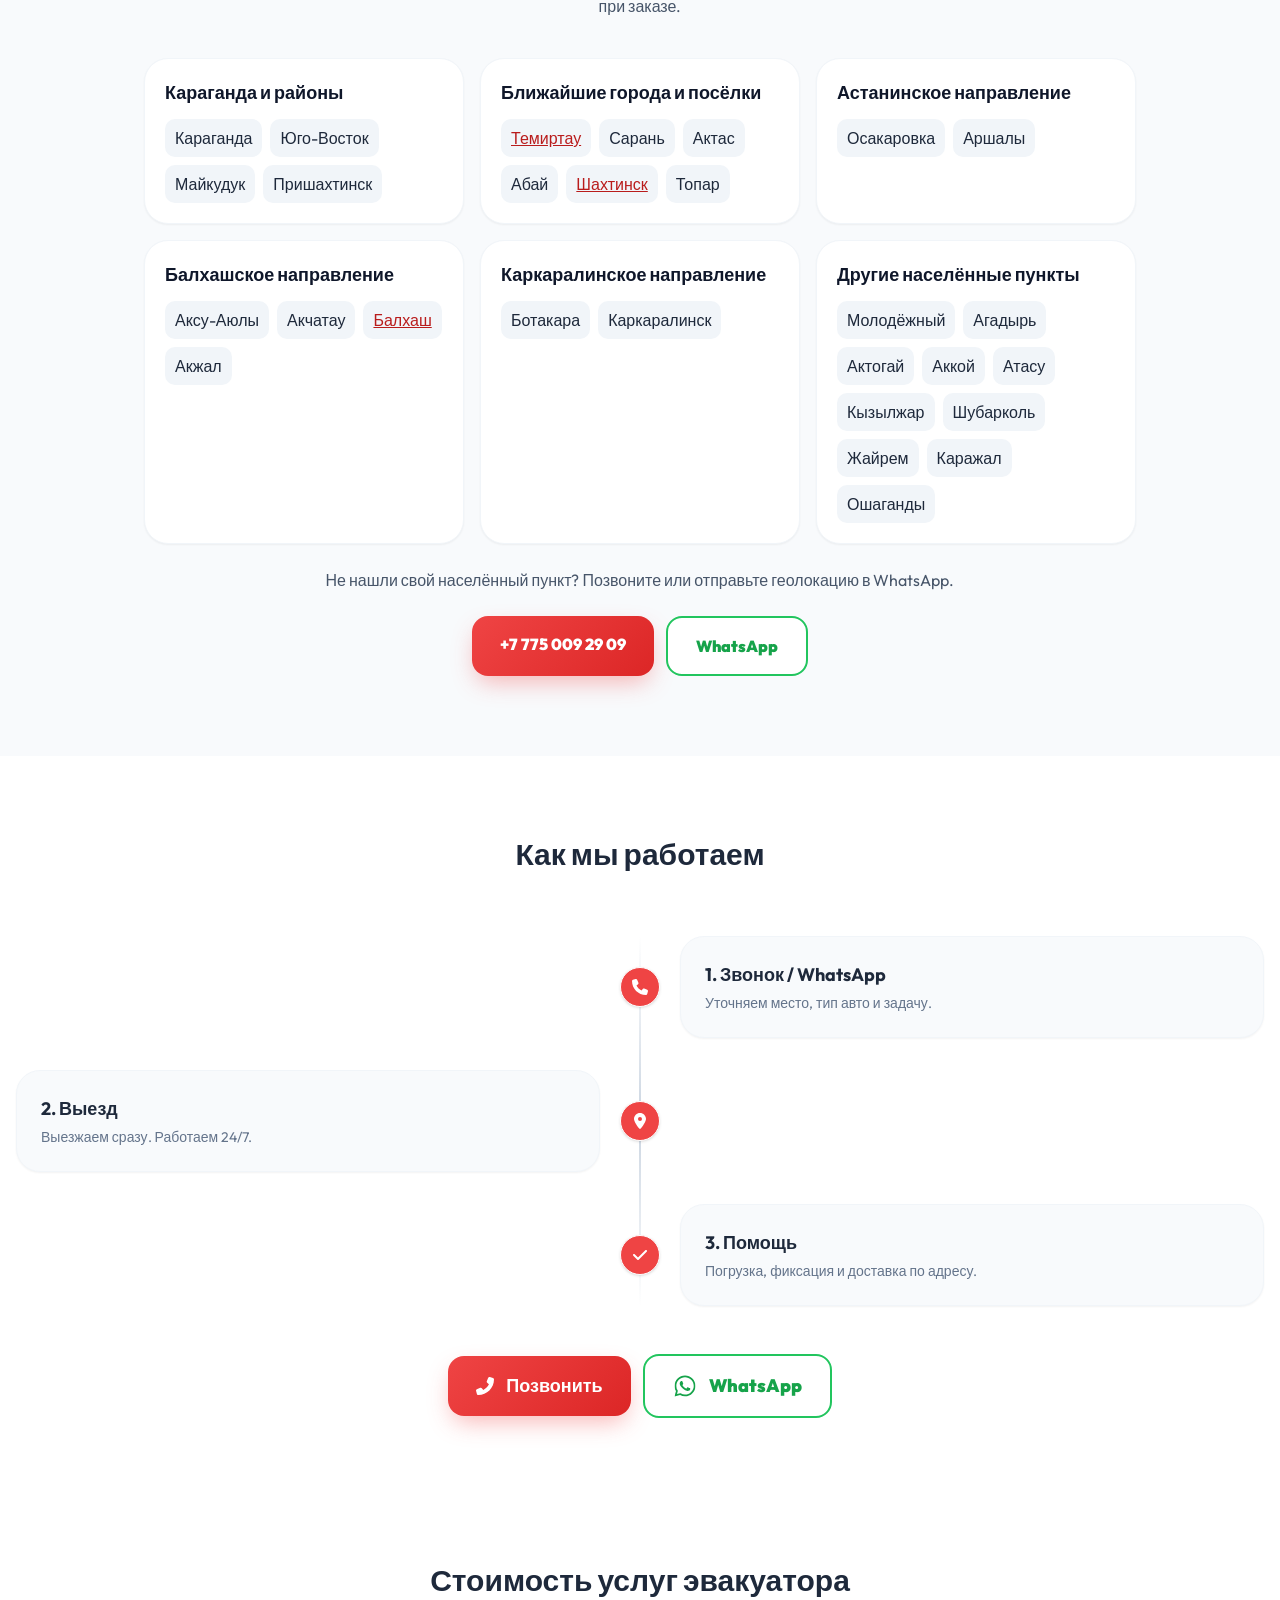
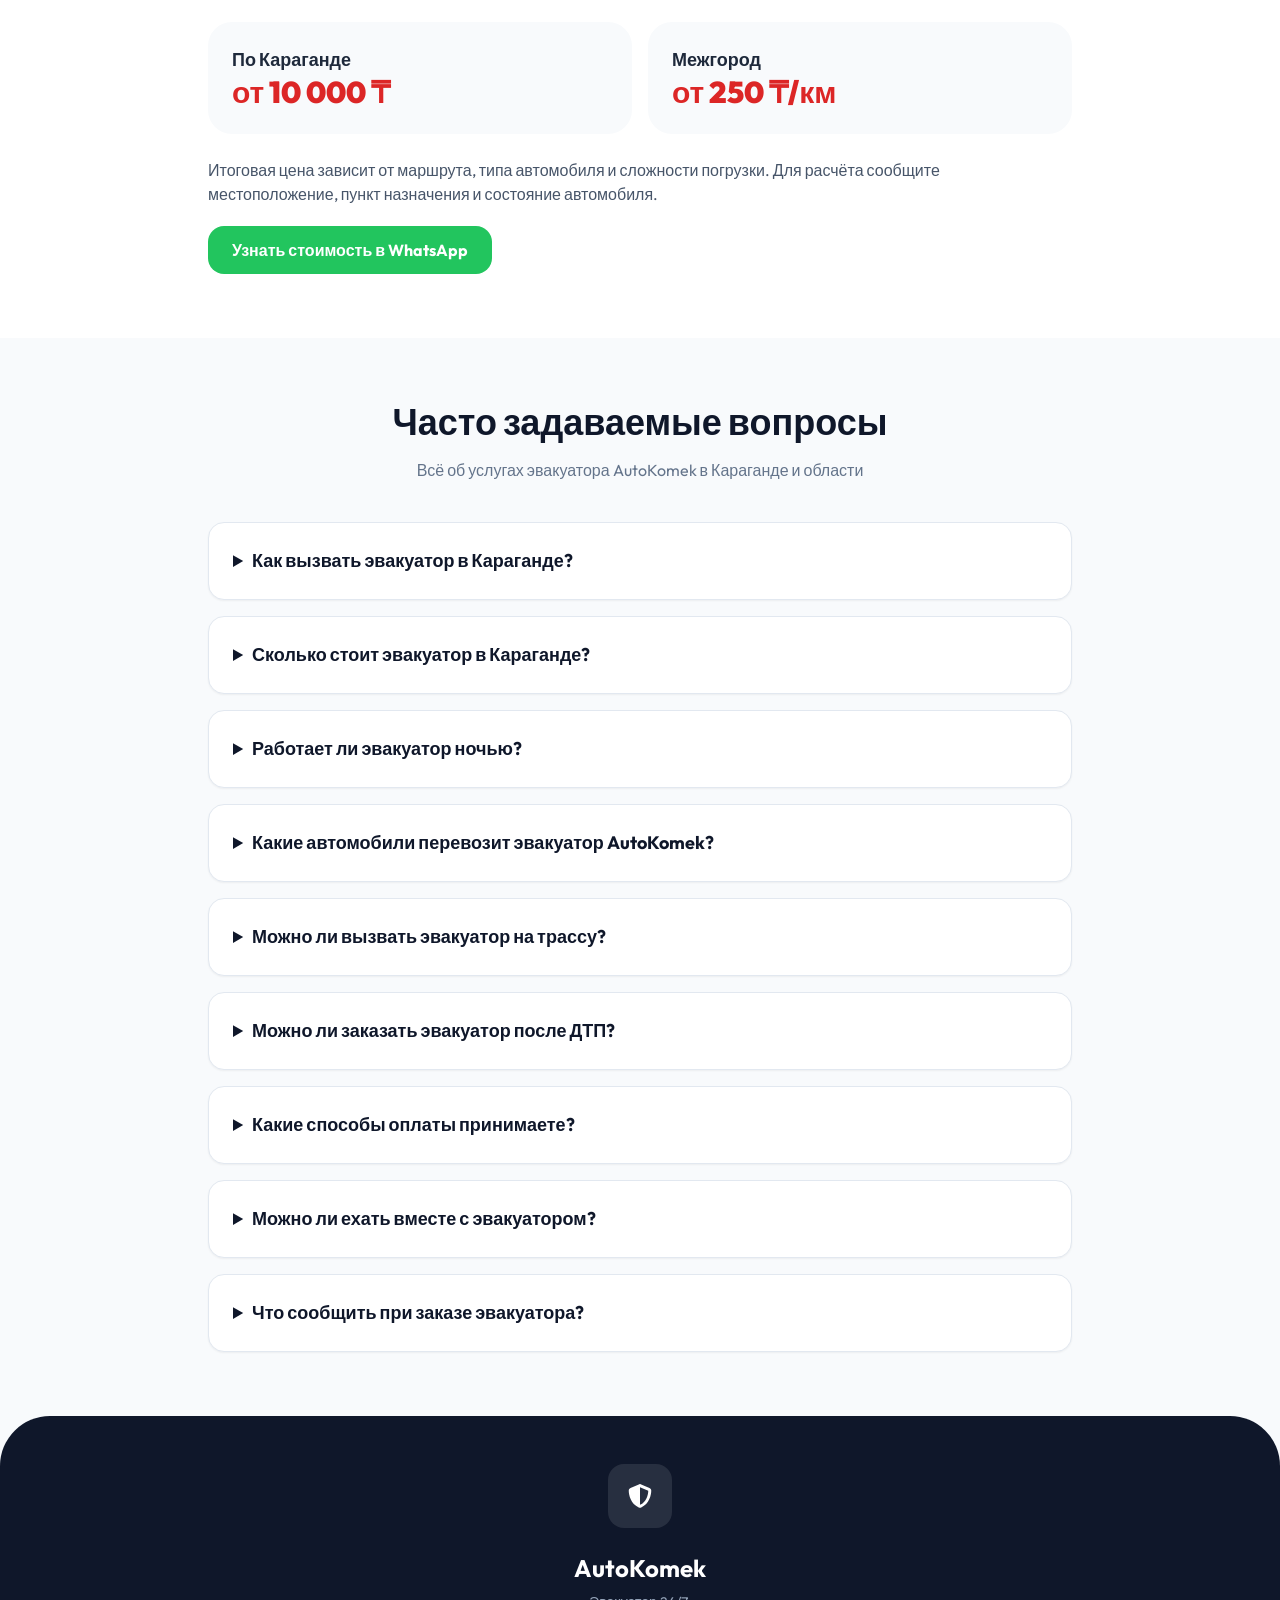
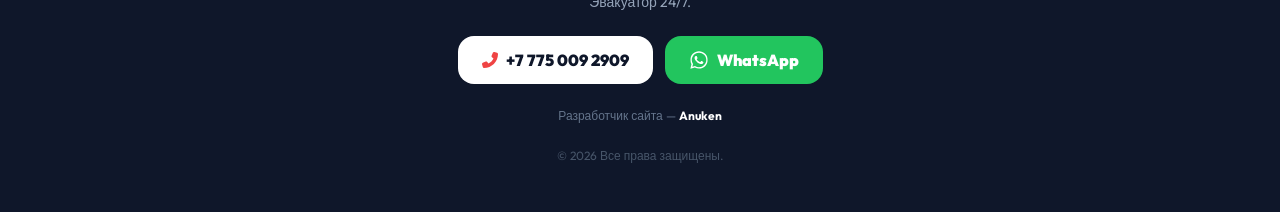
==== commit cf2218ec: "Add files via upload" ====
--- a/index.html
+++ b/index.html
@@ -2,6 +2,7 @@
 <!DOCTYPE html>
 <html lang="ru" class="scroll-smooth">
 <head>
+  <meta charset="UTF-8" />
   <link rel="preload" as="image" href="/images/evakuator-karaganda.webp" fetchpriority="high">
   <script type="application/ld+json">
 {
@@ -12,33 +13,128 @@
   "url": "https://www.autokomek09.kz/",
   "telephone": "+77750092909",
   "image": "https://www.autokomek09.kz/images/evakuator-karaganda.webp",
-"logo": "https://www.autokomek09.kz/images/logo-autokomek.webp",
-"priceRange": "от 10000 KZT",
+  "logo": "https://www.autokomek09.kz/images/logo-autokomek.webp",
+  "priceRange": "от 10000 KZT",
   "description": "Круглосуточные услуги эвакуатора в Караганде и Карагандинской области. Перевозка автомобилей, внедорожников и спецтехники, город и межгород.",
   "areaServed": [
-    {"@type": "Place", "name": "Караганда, Казахстан"},
-    {"@type": "Place", "name": "Балхаш, Казахстан"},
-    {"@type": "Place", "name": "Ботакара, Казахстан"},
-    {"@type": "Place", "name": "Топар, Казахстан"},
-    {"@type": "Place", "name": "Шахтинск, Казахстан"},
-    {"@type": "Place", "name": "Абай, Казахстан"},
-    {"@type": "Place", "name": "Сарань, Казахстан"},
-    {"@type": "Place", "name": "Осакаровка, Казахстан"},
-    {"@type": "Place", "name": "Аксу-Аюлы, Казахстан"},
-    {"@type": "Place", "name": "Молодёжный, Казахстан"},
-    {"@type": "Place", "name": "Атасу, Казахстан"},
-    {"@type": "Place", "name": "Жайрем, Казахстан"},
-    {"@type": "Place", "name": "Каркаралинск, Казахстан"}
+    {
+      "@type": "Place",
+      "name": "Караганда, Казахстан"
+    },
+    {
+      "@type": "Place",
+      "name": "Темиртау, Казахстан"
+    },
+    {
+      "@type": "Place",
+      "name": "Сарань, Казахстан"
+    },
+    {
+      "@type": "Place",
+      "name": "Актас, Казахстан"
+    },
+    {
+      "@type": "Place",
+      "name": "Абай, Казахстан"
+    },
+    {
+      "@type": "Place",
+      "name": "Шахтинск, Казахстан"
+    },
+    {
+      "@type": "Place",
+      "name": "Топар, Казахстан"
+    },
+    {
+      "@type": "Place",
+      "name": "Осакаровка, Казахстан"
+    },
+    {
+      "@type": "Place",
+      "name": "Аршалы, Казахстан"
+    },
+    {
+      "@type": "Place",
+      "name": "Аксу-Аюлы, Казахстан"
+    },
+    {
+      "@type": "Place",
+      "name": "Акчатау, Казахстан"
+    },
+    {
+      "@type": "Place",
+      "name": "Балхаш, Казахстан"
+    },
+    {
+      "@type": "Place",
+      "name": "Акжал, Казахстан"
+    },
+    {
+      "@type": "Place",
+      "name": "Ботакара, Казахстан"
+    },
+    {
+      "@type": "Place",
+      "name": "Каркаралинск, Казахстан"
+    },
+    {
+      "@type": "Place",
+      "name": "Молодёжный, Казахстан"
+    },
+    {
+      "@type": "Place",
+      "name": "Агадырь, Казахстан"
+    },
+    {
+      "@type": "Place",
+      "name": "Актогай, Казахстан"
+    },
+    {
+      "@type": "Place",
+      "name": "Аккой, Казахстан"
+    },
+    {
+      "@type": "Place",
+      "name": "Атасу, Казахстан"
+    },
+    {
+      "@type": "Place",
+      "name": "Кызылжар, Казахстан"
+    },
+    {
+      "@type": "Place",
+      "name": "Шубарколь, Казахстан"
+    },
+    {
+      "@type": "Place",
+      "name": "Жайрем, Казахстан"
+    },
+    {
+      "@type": "Place",
+      "name": "Каражал, Казахстан"
+    },
+    {
+      "@type": "Place",
+      "name": "Ошаганды, Казахстан"
+    }
   ],
   "openingHoursSpecification": {
     "@type": "OpeningHoursSpecification",
     "dayOfWeek": [
-      "Monday", "Tuesday", "Wednesday",
-      "Thursday", "Friday", "Saturday", "Sunday"
+      "Monday",
+      "Tuesday",
+      "Wednesday",
+      "Thursday",
+      "Friday",
+      "Saturday",
+      "Sunday"
     ],
     "opens": "00:00",
     "closes": "23:59"
-  }
+  },
+  "sameAs": [
+    "https://www.instagram.com/autokomek/"
+  ]
 }
 </script>
   <script type="application/ld+json">
@@ -46,7 +142,7 @@
   "@context": "https://schema.org",
   "@type": "Service",
   "@id": "https://www.autokomek09.kz/#service",
-  "name": "Эвакуатор Караганда 24/7",
+  "name": "Услуги эвакуатора в Караганде и области",
   "serviceType": "Услуги эвакуатора",
   "description": "Круглосуточная эвакуация легковых автомобилей, внедорожников и спецтехники до 16 тонн. Городские и междугородние перевозки.",
   "provider": {
@@ -65,11 +161,16 @@
   "url": "https://www.autokomek09.kz/"
 }
 </script>
-  <meta charset="UTF-8" />
+  
   <meta name="viewport" content="width=device-width, initial-scale=1.0" />
-<title>Эвакуатор Караганда и область 24/7 | AutoKomek</title>
-<meta name="description" content="Эвакуатор 24/7 в Караганде и Карагандинской области. Вызвать эвакуатор в Балхаше, Ботакаре, Осакаровке, Шахтинске, Сарани, Абае и других городах. Межгород, перевозка автомобилей и спецтехники. Телефон: +7 775 009 29 09.">
+<title>Эвакуатор в Караганде и области 24/7 | AutoKomek</title>
+<meta name="description" content="Эвакуатор AutoKomek в Караганде и области круглосуточно. Город от 10 000 ₸, межгород от 250 ₸/км. Перевозка авто и спецтехники до 16 тонн. +7 775 009 29 09.">
 <link rel="canonical" href="https://www.autokomek09.kz/" />
+  <meta property="og:type" content="website">
+  <meta property="og:title" content="AutoKomek — эвакуатор в Караганде и области">
+  <meta property="og:description" content="Круглосуточная эвакуация автомобилей. Город и межгород. +7 775 009 29 09.">
+  <meta property="og:url" content="https://www.autokomek09.kz/">
+  <meta property="og:image" content="https://www.autokomek09.kz/images/evakuator-karaganda.webp">
   <!-- Google tag (gtag.js) -->
 <script async src="https://www.googletagmanager.com/gtag/js?id=AW-17970470494"></script>
 <script>
@@ -259,7 +360,7 @@
 
      left:590px;
 
-      animation-name: scrollleft;
+      animation-name: scrollLeft;
       animation-duration: var(--animation-duration);
       animation-timing-function: linear;
       animation-iteration-count: infinite;
@@ -273,7 +374,14 @@
     .item3 { animation-delay: calc(var(--animation-duration) / var(--total-items) * (var(--total-items) - 3) * -1); }
     
     /* ===== Regions collapsible ===== */
-    .regions-hidden { display:none; }
+    .ak-region-grid { display:grid; grid-template-columns:repeat(auto-fit,minmax(min(100%,260px),1fr)); gap:16px; }
+    .ak-region-list { display:flex; flex-wrap:wrap; gap:8px; list-style:none; padding:0; }
+    .ak-region-list li { background:#f1f5f9; border-radius:10px; padding:7px 10px; }
+    .ak-city-link { color:#b91c1c; text-decoration:underline; }
+    section[id] { scroll-margin-top:90px; }
+    a:focus-visible, button:focus-visible, summary:focus-visible { outline:3px solid #b91c1c; outline-offset:3px; }
+    @media(max-width:380px) { .social-wrap {gap:5px;} .SocialBtn {width:34px;height:34px;} }
+
     @media (prefers-reduced-motion: reduce) {
       *, *::before, *::after { animation-duration: 0.01ms !important; animation-iteration-count: 1 !important; transition-duration: 0.01ms !important; scroll-behavior: auto !important; }
       .scorlling { display: flex; gap: 12px; overflow-x: auto; mask-image: none; -webkit-mask-image: none; }
@@ -380,31 +488,14 @@
             </a>
           </div>
 
-          <!-- Clean list (same items) -->
-          <div class="grid grid-cols-1 gap-2 max-h-[60vh] overflow-auto pr-1">
-            <a href="https://wa.me/77750092909" class="px-4 py-3 rounded-2xl bg-slate-50 hover:bg-slate-100 transition font-black text-slate-900 flex items-center justify-between"><span>Эвакуатор Караганда</span><span class="text-slate-400 font-bold text-sm">24/7</span></a>
-            <a href="https://wa.me/77750092909" class="px-4 py-3 rounded-2xl bg-slate-50 hover:bg-slate-100 transition font-black text-slate-900 flex items-center justify-between"><span>Эвакуатор Юго-Восток</span><span class="text-slate-400 font-bold text-sm">24/7</span></a>
-            <a href="https://wa.me/77750092909" class="px-4 py-3 rounded-2xl bg-slate-50 hover:bg-slate-100 transition font-black text-slate-900 flex items-center justify-between"><span>Эвакуатор Майкудук</span><span class="text-slate-400 font-bold text-sm">24/7</span></a>
-            <a href="https://wa.me/77750092909" class="px-4 py-3 rounded-2xl bg-slate-50 hover:bg-slate-100 transition font-black text-slate-900 flex items-center justify-between"><span>Эвакуатор Пришахтинск</span><span class="text-slate-400 font-bold text-sm">24/7</span></a>
-            <a href="https://wa.me/77750092909" class="px-4 py-3 rounded-2xl bg-slate-50 hover:bg-slate-100 transition font-black text-slate-900 flex items-center justify-between"><span>Эвакуатор Актас</span><span class="text-slate-400 font-bold text-sm">24/7</span></a>
-            <a href="https://wa.me/77750092909" class="px-4 py-3 rounded-2xl bg-slate-50 hover:bg-slate-100 transition font-black text-slate-900 flex items-center justify-between"><span>Эвакуатор Сарань</span><span class="text-slate-400 font-bold text-sm">24/7</span></a>
-            <a href="https://wa.me/77750092909" class="px-4 py-3 rounded-2xl bg-slate-50 hover:bg-slate-100 transition font-black text-slate-900 flex items-center justify-between"><span>Эвакуатор Ботакара</span><span class="text-slate-400 font-bold text-sm">24/7</span></a>
-            <a href="https://wa.me/77750092909" class="px-4 py-3 rounded-2xl bg-slate-50 hover:bg-slate-100 transition font-black text-slate-900 flex items-center justify-between"><span>Эвакуатор Каркаралинск</span><span class="text-slate-400 font-bold text-sm">24/7</span></a>
-            <a href="https://wa.me/77750092909" class="px-4 py-3 rounded-2xl bg-slate-50 hover:bg-slate-100 transition font-black text-slate-900 flex items-center justify-between"><span>Эвакуатор Аксу-Аюлы</span><span class="text-slate-400 font-bold text-sm">24/7</span></a>
-            <a href="https://wa.me/77750092909" class="px-4 py-3 rounded-2xl bg-slate-50 hover:bg-slate-100 transition font-black text-slate-900 flex items-center justify-between"><span>Эвакуатор Акчатау</span><span class="text-slate-400 font-bold text-sm">24/7</span></a>
-            <a href="https://wa.me/77750092909" class="px-4 py-3 rounded-2xl bg-slate-50 hover:bg-slate-100 transition font-black text-slate-900 flex items-center justify-between"><span>Эвакуатор Балхаш</span><span class="text-slate-400 font-bold text-sm">24/7</span></a>
-            <a href="https://wa.me/77750092909" class="px-4 py-3 rounded-2xl bg-slate-50 hover:bg-slate-100 transition font-black text-slate-900 flex items-center justify-between"><span>Эвакуатор Агадырь</span><span class="text-slate-400 font-bold text-sm">24/7</span></a>
-            <a href="https://wa.me/77750092909" class="px-4 py-3 rounded-2xl bg-slate-50 hover:bg-slate-100 transition font-black text-slate-900 flex items-center justify-between"><span>Эвакуатор Актогай</span><span class="text-slate-400 font-bold text-sm">24/7</span></a>
-            <a href="https://wa.me/77750092909" class="px-4 py-3 rounded-2xl bg-slate-50 hover:bg-slate-100 transition font-black text-slate-900 flex items-center justify-between"><span>Эвакуатор Акжал</span><span class="text-slate-400 font-bold text-sm">24/7</span></a>
-            <a href="https://wa.me/77750092909" class="px-4 py-3 rounded-2xl bg-slate-50 hover:bg-slate-100 transition font-black text-slate-900 flex items-center justify-between"><span>Эвакуатор Аккой</span><span class="text-slate-400 font-bold text-sm">24/7</span></a>
-            <a href="https://wa.me/77750092909" class="px-4 py-3 rounded-2xl bg-slate-50 hover:bg-slate-100 transition font-black text-slate-900 flex items-center justify-between"><span>Эвакуатор Атасу</span><span class="text-slate-400 font-bold text-sm">24/7</span></a>
-            <a href="https://wa.me/77750092909" class="px-4 py-3 rounded-2xl bg-slate-50 hover:bg-slate-100 transition font-black text-slate-900 flex items-center justify-between"><span>Эвакуатор Кызылжар</span><span class="text-slate-400 font-bold text-sm">24/7</span></a>
-            <a href="https://wa.me/77750092909" class="px-4 py-3 rounded-2xl bg-slate-50 hover:bg-slate-100 transition font-black text-slate-900 flex items-center justify-between"><span>Эвакуатор Шубарколь</span><span class="text-slate-400 font-bold text-sm">24/7</span></a>
-            <a href="https://wa.me/77750092909" class="px-4 py-3 rounded-2xl bg-slate-50 hover:bg-slate-100 transition font-black text-slate-900 flex items-center justify-between"><span>Эвакуатор Жайрем</span><span class="text-slate-400 font-bold text-sm">24/7</span></a>
-            <a href="https://wa.me/77750092909" class="px-4 py-3 rounded-2xl bg-slate-50 hover:bg-slate-100 transition font-black text-slate-900 flex items-center justify-between"><span>Эвакуатор Каражал</span><span class="text-slate-400 font-bold text-sm">24/7</span></a>
-            <a href="https://wa.me/77750092909" class="px-4 py-3 rounded-2xl bg-slate-50 hover:bg-slate-100 transition font-black text-slate-900 flex items-center justify-between"><span>Эвакуатор Ошаганды</span><span class="text-slate-400 font-bold text-sm">24/7</span></a>
-            <a href="https://wa.me/77750092909" class="px-4 py-3 rounded-2xl bg-slate-50 hover:bg-slate-100 transition font-black text-slate-900 flex items-center justify-between"><span>Эвакуатор Осакаровка</span><span class="text-slate-400 font-bold text-sm">24/7</span></a>
-            <a href="https://wa.me/77750092909" class="px-4 py-3 rounded-2xl bg-slate-50 hover:bg-slate-100 transition font-black text-slate-900 flex items-center justify-between"><span>Эвакуатор Аршалы</span><span class="text-slate-400 font-bold text-sm">24/7</span></a>
+          <!-- Section navigation -->
+          <div class="grid grid-cols-1 gap-2">
+            <a href="#top" class="px-4 py-3 rounded-2xl bg-slate-50 font-bold text-slate-900">Главная</a>
+            <a href="#services" class="px-4 py-3 rounded-2xl bg-slate-50 font-bold text-slate-900">Услуги и фото работ</a>
+            <a href="#regions" class="px-4 py-3 rounded-2xl bg-slate-50 font-bold text-slate-900">География работы</a>
+            <a href="#prices" class="px-4 py-3 rounded-2xl bg-slate-50 font-bold text-slate-900">Стоимость</a>
+            <a href="#process" class="px-4 py-3 rounded-2xl bg-slate-50 font-bold text-slate-900">Как заказать</a>
+            <a href="#faq" class="px-4 py-3 rounded-2xl bg-slate-50 font-bold text-slate-900">Вопросы и ответы</a>
           </div>
         </div>
       </div>
@@ -423,12 +514,12 @@
         <div class="w-full lg:w-1/2 text-center lg:text-left z-10">
           <div class="inline-flex items-center gap-2 bg-white border border-slate-200 px-4 py-1.5 rounded-full shadow-sm mb-6">
             <span class="w-2 h-2 bg-green-500 rounded-full animate-ping"></span>
-            <span class="text-xs font-bold text-slate-600 uppercase tracking-wide">Водитель готов к выезду</span>
+            <span class="text-xs font-bold text-slate-600 uppercase tracking-wide">Принимаем заявки круглосуточно</span>
           </div>
 
           <h1 class="text-5xl md:text-7xl font-black mb-6 leading-[1.1] text-slate-900">
-            Эвакуатор <br>
-            <span class="text-gradient">Караганда</span>
+            Эвакуатор в <br>
+            <span class="text-gradient">Караганде</span>
           </h1>
 
           <p class="text-lg text-slate-500 mb-8 max-w-lg mx-auto lg:mx-0 font-medium">
@@ -449,7 +540,7 @@
           <div class="w-full h-[400px] md:h-[500px] relative z-10 rounded-[40px] overflow-hidden shadow-2xl border-4 border-white">
             
            <img id="heroImage"
-     src="images/evakuator-karaganda.webp"
+     src="/images/evakuator-karaganda.webp"
      fetchpriority="high" loading="eager"
      class="w-full h-full object-cover"
      alt="Эвакуатор AutoKomek в Караганде 24/7 — перевозка автомобилей и внедорожников">
@@ -485,7 +576,7 @@
   <section id="services" class="py-20 bg-white rounded-t-[50px] shadow-[0_-20px_40px_rgba(0,0,0,0.03)] z-20 relative overflow-hidden">
     <div class="container mx-auto px-4">
       <h2 class="text-3xl font-black text-center mb-12 text-slate-900">
-        Чем мы <span class="text-red-500">поможем?</span>
+        Услуги <span class="text-red-500">эвакуатора</span>
       </h2>
 
       <div class="grid grid-cols-2 lg:grid-cols-4 gap-4 md:gap-8">
@@ -510,7 +601,7 @@
             <svg class="site-icon " aria-hidden="true" focusable="false" viewBox="0 0 448 512"><use href="#ak-icon-snowflake"></use></svg>
           </div>
           <h3 class="font-bold text-lg mb-2">Кювет / Снег</h3>
-          <p class="text-sm text-slate-400 group-hover:text-red-100">Вытащим лебедкой из любой ямы</p>
+          <p class="text-sm text-slate-400 group-hover:text-red-100">Помощь с извлечением автомобиля лебёдкой</p>
         </a>
 
         <a href="https://wa.me/77750092909" class="group bg-slate-50 p-6 rounded-3xl hover:bg-red-500 hover:text-white transition-all duration-300 cursor-pointer" data-aos="fade-up" data-aos-delay="300">
@@ -522,16 +613,16 @@
         </a>
       </div>
 
-      <!-- SCROLLING PHOTOS: 8 local images -->
+      <!-- SCROLLING PHOTOS: 3 local images -->
       <div class="mt-14" data-aos="fade-up">
         <div class="text-center mb-6">
           <h3 class="text-2xl font-black text-slate-900">Фото <span class="text-red-500">работ</span></h3>
         </div>
 
         <div class="mx-auto scorlling rounded-[28px] bg-white border border-slate-100">
-          <div class="item item1"><img src="images/evakuator-karaganda.webp" alt="Эвакуатор AutoKomek в Караганде" loading="lazy" decoding="async"></div>
-<div class="item item2"><img src="images/evakuator-land-cruiser.webp" alt="Эвакуация Toyota Land Cruiser в Караганде" loading="lazy" decoding="async"></div>
-<div class="item item3"><img src="images/perevozka-vnedorozhnika.webp" alt="Перевозка внедорожников эвакуатором AutoKomek" loading="lazy" decoding="async"></div>
+          <div class="item item1"><img src="/images/evakuator-karaganda.webp" alt="Эвакуатор AutoKomek в Караганде" loading="lazy" decoding="async"></div>
+<div class="item item2"><img src="/images/evakuator-land-cruiser.webp" alt="Эвакуация Toyota Land Cruiser в Караганде" loading="lazy" decoding="async"></div>
+<div class="item item3"><img src="/images/perevozka-vnedorozhnika.webp" alt="Перевозка внедорожников эвакуатором AutoKomek" loading="lazy" decoding="async"></div>
           
         </div>
       </div>
@@ -540,234 +631,27 @@
 
   <!-- REGIONS (collapsible + full list) -->
   <section id="regions" class="py-20 bg-slate-50 overflow-hidden">
-    <div class="container mx-auto px-4">
-      <div class="max-w-5xl mx-auto">
-        <div class="text-center mb-10">
-          <h2 class="text-3xl font-black">Города и <span class="text-red-500">регионы</span></h2>
-          <p class="text-slate-500 mt-3 font-medium">Работаем 24/7.</p>
-
-          <div class="mt-5 flex items-center justify-center">
-            <button id="toggleRegionsBtn" aria-controls="regionsAll" aria-expanded="false"
-                    class="bg-white border border-slate-200 px-6 py-3 rounded-2xl font-black text-slate-900 shadow-sm hover:shadow-md transition active:scale-95 inline-flex items-center gap-2">
-              <svg id="toggleRegionsIcon" class="site-icon text-slate-500" aria-hidden="true" focusable="false" viewBox="0 0 512 512"><use href="#ak-icon-chevron-down"></use></svg>
-              <span id="toggleRegionsText">Показать все районы</span>
-            </button>
-          </div>
-        </div>
-
-        <!-- Always visible quick cards -->
-        <div class="grid sm:grid-cols-2 lg:grid-cols-3 gap-4">
-          <a href="https://wa.me/77750092909" class="bg-white rounded-3xl p-5 border border-slate-100 shadow-sm hover:shadow-md transition" data-aos="fade-up">
-            <div class="flex items-start gap-3">
-              <div class="w-11 h-11 rounded-2xl bg-red-50 text-red-600 flex items-center justify-center shrink-0"><svg class="site-icon " aria-hidden="true" focusable="false" viewBox="0 0 384 512"><use href="#ak-icon-location-dot"></use></svg></div>
-              <div>
-                <div class="font-black text-slate-900">Эвакуатор Караганда 24/7</div>
-                <div class="text-sm text-slate-500 mt-1">WhatsApp</div>
-              </div>
-            </div>
-          </a>
-
-          <a href="https://wa.me/77750092909" class="bg-white rounded-3xl p-5 border border-slate-100 shadow-sm hover:shadow-md transition" data-aos="fade-up" data-aos-delay="50">
-            <div class="flex items-start gap-3">
-              <div class="w-11 h-11 rounded-2xl bg-red-50 text-red-600 flex items-center justify-center shrink-0"><svg class="site-icon " aria-hidden="true" focusable="false" viewBox="0 0 384 512"><use href="#ak-icon-location-dot"></use></svg></div>
-              <div>
-                <div class="font-black text-slate-900">Эвакуатор Юго-Восток 24/7</div>
-                <div class="text-sm text-slate-500 mt-1">WhatsApp</div>
-              </div>
-            </div>
-          </a>
-
-          <a href="https://wa.me/77750092909" class="bg-white rounded-3xl p-5 border border-slate-100 shadow-sm hover:shadow-md transition" data-aos="fade-up" data-aos-delay="100">
-            <div class="flex items-start gap-3">
-              <div class="w-11 h-11 rounded-2xl bg-red-50 text-red-600 flex items-center justify-center shrink-0"><svg class="site-icon " aria-hidden="true" focusable="false" viewBox="0 0 384 512"><use href="#ak-icon-location-dot"></use></svg></div>
-              <div>
-                <div class="font-black text-slate-900">Эвакуатор Майкудук 24/7</div>
-                <div class="text-sm text-slate-500 mt-1">WhatsApp</div>
-              </div>
-            </div>
-          </a>
-        </div>
-
-        <!-- Full list (toggle) -->
-        <div id="regionsAll" class="regions-hidden mt-6">
-          <div class="grid sm:grid-cols-2 lg:grid-cols-3 gap-4">
-            <a href="https://wa.me/77750092909" class="bg-white rounded-3xl p-5 border border-slate-100 shadow-sm hover:shadow-md transition" data-aos="fade-up">
-              <div class="flex items-start gap-3">
-                <div class="w-11 h-11 rounded-2xl bg-red-50 text-red-600 flex items-center justify-center shrink-0"><svg class="site-icon " aria-hidden="true" focusable="false" viewBox="0 0 384 512"><use href="#ak-icon-location-dot"></use></svg></div>
-                <div><div class="font-black text-slate-900">Эвакуатор Караганда 24/7</div><div class="text-sm text-slate-500 mt-1">WhatsApp</div></div>
-              </div>
-            </a>
-
-            <a href="https://wa.me/77750092909" class="bg-white rounded-3xl p-5 border border-slate-100 shadow-sm hover:shadow-md transition" data-aos="fade-up" data-aos-delay="50">
-              <div class="flex items-start gap-3">
-                <div class="w-11 h-11 rounded-2xl bg-red-50 text-red-600 flex items-center justify-center shrink-0"><svg class="site-icon " aria-hidden="true" focusable="false" viewBox="0 0 384 512"><use href="#ak-icon-location-dot"></use></svg></div>
-                <div><div class="font-black text-slate-900">Эвакуатор Юго-Восток 24/7</div><div class="text-sm text-slate-500 mt-1">WhatsApp</div></div>
-              </div>
-            </a>
-
-            <a href="https://wa.me/77750092909" class="bg-white rounded-3xl p-5 border border-slate-100 shadow-sm hover:shadow-md transition" data-aos="fade-up" data-aos-delay="100">
-              <div class="flex items-start gap-3">
-                <div class="w-11 h-11 rounded-2xl bg-red-50 text-red-600 flex items-center justify-center shrink-0"><svg class="site-icon " aria-hidden="true" focusable="false" viewBox="0 0 384 512"><use href="#ak-icon-location-dot"></use></svg></div>
-                <div><div class="font-black text-slate-900">Эвакуатор Майкудук 24/7</div><div class="text-sm text-slate-500 mt-1">WhatsApp</div></div>
-              </div>
-            </a>
-
-            <a href="https://wa.me/77750092909" class="bg-white rounded-3xl p-5 border border-slate-100 shadow-sm hover:shadow-md transition" data-aos="fade-up" data-aos-delay="150">
-              <div class="flex items-start gap-3">
-                <div class="w-11 h-11 rounded-2xl bg-red-50 text-red-600 flex items-center justify-center shrink-0"><svg class="site-icon " aria-hidden="true" focusable="false" viewBox="0 0 384 512"><use href="#ak-icon-location-dot"></use></svg></div>
-                <div><div class="font-black text-slate-900">Эвакуатор Пришахтинск 24/7</div><div class="text-sm text-slate-500 mt-1">WhatsApp</div></div>
-              </div>
-            </a>
-
-            <a href="https://wa.me/77750092909" class="bg-white rounded-3xl p-5 border border-slate-100 shadow-sm hover:shadow-md transition" data-aos="fade-up" data-aos-delay="200">
-              <div class="flex items-start gap-3">
-                <div class="w-11 h-11 rounded-2xl bg-red-50 text-red-600 flex items-center justify-center shrink-0"><svg class="site-icon " aria-hidden="true" focusable="false" viewBox="0 0 384 512"><use href="#ak-icon-location-dot"></use></svg></div>
-                <div><div class="font-black text-slate-900">Эвакуатор Актас 24/7</div><div class="text-sm text-slate-500 mt-1">WhatsApp</div></div>
-              </div>
-            </a>
-
-            <a href="https://wa.me/77750092909" class="bg-white rounded-3xl p-5 border border-slate-100 shadow-sm hover:shadow-md transition" data-aos="fade-up" data-aos-delay="250">
-              <div class="flex items-start gap-3">
-                <div class="w-11 h-11 rounded-2xl bg-red-50 text-red-600 flex items-center justify-center shrink-0"><svg class="site-icon " aria-hidden="true" focusable="false" viewBox="0 0 384 512"><use href="#ak-icon-location-dot"></use></svg></div>
-                <div><div class="font-black text-slate-900">Эвакуатор Сарань 24/7</div><div class="text-sm text-slate-500 mt-1">WhatsApp</div></div>
-              </div>
-            </a>
-
-            <a href="https://wa.me/77750092909" class="bg-white rounded-3xl p-5 border border-slate-100 shadow-sm hover:shadow-md transition" data-aos="fade-up">
-              <div class="flex items-start gap-3">
-                <div class="w-11 h-11 rounded-2xl bg-red-50 text-red-600 flex items-center justify-center shrink-0"><svg class="site-icon " aria-hidden="true" focusable="false" viewBox="0 0 384 512"><use href="#ak-icon-location-dot"></use></svg></div>
-                <div><div class="font-black text-slate-900">Эвакуатор Ботакара 24/7</div><div class="text-sm text-slate-500 mt-1">WhatsApp</div></div>
-              </div>
-            </a>
-
-            <a href="https://wa.me/77750092909" class="bg-white rounded-3xl p-5 border border-slate-100 shadow-sm hover:shadow-md transition" data-aos="fade-up" data-aos-delay="50">
-              <div class="flex items-start gap-3">
-                <div class="w-11 h-11 rounded-2xl bg-red-50 text-red-600 flex items-center justify-center shrink-0"><svg class="site-icon " aria-hidden="true" focusable="false" viewBox="0 0 384 512"><use href="#ak-icon-location-dot"></use></svg></div>
-                <div><div class="font-black text-slate-900">Эвакуатор Каркаралинск 24/7</div><div class="text-sm text-slate-500 mt-1">WhatsApp</div></div>
-              </div>
-            </a>
-
-            <a href="https://wa.me/77750092909" class="bg-white rounded-3xl p-5 border border-slate-100 shadow-sm hover:shadow-md transition" data-aos="fade-up" data-aos-delay="100">
-              <div class="flex items-start gap-3">
-                <div class="w-11 h-11 rounded-2xl bg-red-50 text-red-600 flex items-center justify-center shrink-0"><svg class="site-icon " aria-hidden="true" focusable="false" viewBox="0 0 384 512"><use href="#ak-icon-location-dot"></use></svg></div>
-                <div><div class="font-black text-slate-900">Эвакуатор Аксу-Аюлы 24/7</div><div class="text-sm text-slate-500 mt-1">WhatsApp</div></div>
-              </div>
-            </a>
-
-            <a href="https://wa.me/77750092909" class="bg-white rounded-3xl p-5 border border-slate-100 shadow-sm hover:shadow-md transition" data-aos="fade-up" data-aos-delay="150">
-              <div class="flex items-start gap-3">
-                <div class="w-11 h-11 rounded-2xl bg-red-50 text-red-600 flex items-center justify-center shrink-0"><svg class="site-icon " aria-hidden="true" focusable="false" viewBox="0 0 384 512"><use href="#ak-icon-location-dot"></use></svg></div>
-                <div><div class="font-black text-slate-900">Эвакуатор Акчатау 24/7</div><div class="text-sm text-slate-500 mt-1">WhatsApp</div></div>
-              </div>
-            </a>
-
-            <a href="https://wa.me/77750092909" class="bg-white rounded-3xl p-5 border border-slate-100 shadow-sm hover:shadow-md transition" data-aos="fade-up" data-aos-delay="200">
-              <div class="flex items-start gap-3">
-                <div class="w-11 h-11 rounded-2xl bg-red-50 text-red-600 flex items-center justify-center shrink-0"><svg class="site-icon " aria-hidden="true" focusable="false" viewBox="0 0 384 512"><use href="#ak-icon-location-dot"></use></svg></div>
-                <div><div class="font-black text-slate-900">Эвакуатор Балхаш 24/7</div><div class="text-sm text-slate-500 mt-1">WhatsApp</div></div>
-              </div>
-            </a>
-
-            <a href="https://wa.me/77750092909" class="bg-white rounded-3xl p-5 border border-slate-100 shadow-sm hover:shadow-md transition" data-aos="fade-up" data-aos-delay="250">
-              <div class="flex items-start gap-3">
-                <div class="w-11 h-11 rounded-2xl bg-red-50 text-red-600 flex items-center justify-center shrink-0"><svg class="site-icon " aria-hidden="true" focusable="false" viewBox="0 0 384 512"><use href="#ak-icon-location-dot"></use></svg></div>
-                <div><div class="font-black text-slate-900">Эвакуатор Агадырь 24/7</div><div class="text-sm text-slate-500 mt-1">WhatsApp</div></div>
-              </div>
-            </a>
-
-            <a href="https://wa.me/77750092909" class="bg-white rounded-3xl p-5 border border-slate-100 shadow-sm hover:shadow-md transition" data-aos="fade-up">
-              <div class="flex items-start gap-3">
-                <div class="w-11 h-11 rounded-2xl bg-red-50 text-red-600 flex items-center justify-center shrink-0"><svg class="site-icon " aria-hidden="true" focusable="false" viewBox="0 0 384 512"><use href="#ak-icon-location-dot"></use></svg></div>
-                <div><div class="font-black text-slate-900">Эвакуатор Актогай 24/7</div><div class="text-sm text-slate-500 mt-1">WhatsApp</div></div>
-              </div>
-            </a>
-
-            <a href="https://wa.me/77750092909" class="bg-white rounded-3xl p-5 border border-slate-100 shadow-sm hover:shadow-md transition" data-aos="fade-up" data-aos-delay="50">
-              <div class="flex items-start gap-3">
-                <div class="w-11 h-11 rounded-2xl bg-red-50 text-red-600 flex items-center justify-center shrink-0"><svg class="site-icon " aria-hidden="true" focusable="false" viewBox="0 0 384 512"><use href="#ak-icon-location-dot"></use></svg></div>
-                <div><div class="font-black text-slate-900">Эвакуатор Акжал 24/7</div><div class="text-sm text-slate-500 mt-1">WhatsApp</div></div>
-              </div>
-            </a>
-
-            <a href="https://wa.me/77750092909" class="bg-white rounded-3xl p-5 border border-slate-100 shadow-sm hover:shadow-md transition" data-aos="fade-up" data-aos-delay="100">
-              <div class="flex items-start gap-3">
-                <div class="w-11 h-11 rounded-2xl bg-red-50 text-red-600 flex items-center justify-center shrink-0"><svg class="site-icon " aria-hidden="true" focusable="false" viewBox="0 0 384 512"><use href="#ak-icon-location-dot"></use></svg></div>
-                <div><div class="font-black text-slate-900">Эвакуатор Аккой 24/7</div><div class="text-sm text-slate-500 mt-1">WhatsApp</div></div>
-              </div>
-            </a>
-
-            <a href="https://wa.me/77750092909" class="bg-white rounded-3xl p-5 border border-slate-100 shadow-sm hover:shadow-md transition" data-aos="fade-up" data-aos-delay="150">
-              <div class="flex items-start gap-3">
-                <div class="w-11 h-11 rounded-2xl bg-red-50 text-red-600 flex items-center justify-center shrink-0"><svg class="site-icon " aria-hidden="true" focusable="false" viewBox="0 0 384 512"><use href="#ak-icon-location-dot"></use></svg></div>
-                <div><div class="font-black text-slate-900">Эвакуатор Атасу 24/7</div><div class="text-sm text-slate-500 mt-1">WhatsApp</div></div>
-              </div>
-            </a>
-
-            <a href="https://wa.me/77750092909" class="bg-white rounded-3xl p-5 border border-slate-100 shadow-sm hover:shadow-md transition" data-aos="fade-up" data-aos-delay="200">
-              <div class="flex items-start gap-3">
-                <div class="w-11 h-11 rounded-2xl bg-red-50 text-red-600 flex items-center justify-center shrink-0"><svg class="site-icon " aria-hidden="true" focusable="false" viewBox="0 0 384 512"><use href="#ak-icon-location-dot"></use></svg></div>
-                <div><div class="font-black text-slate-900">Эвакуатор Кызылжар 24/7</div><div class="text-sm text-slate-500 mt-1">WhatsApp</div></div>
-              </div>
-            </a>
-
-            <a href="https://wa.me/77750092909" class="bg-white rounded-3xl p-5 border border-slate-100 shadow-sm hover:shadow-md transition" data-aos="fade-up" data-aos-delay="250">
-              <div class="flex items-start gap-3">
-                <div class="w-11 h-11 rounded-2xl bg-red-50 text-red-600 flex items-center justify-center shrink-0"><svg class="site-icon " aria-hidden="true" focusable="false" viewBox="0 0 384 512"><use href="#ak-icon-location-dot"></use></svg></div>
-                <div><div class="font-black text-slate-900">Эвакуатор Шубарколь 24/7</div><div class="text-sm text-slate-500 mt-1">WhatsApp</div></div>
-              </div>
-            </a>
-
-            <a href="https://wa.me/77750092909" class="bg-white rounded-3xl p-5 border border-slate-100 shadow-sm hover:shadow-md transition" data-aos="fade-up">
-              <div class="flex items-start gap-3">
-                <div class="w-11 h-11 rounded-2xl bg-red-50 text-red-600 flex items-center justify-center shrink-0"><svg class="site-icon " aria-hidden="true" focusable="false" viewBox="0 0 384 512"><use href="#ak-icon-location-dot"></use></svg></div>
-                <div><div class="font-black text-slate-900">Эвакуатор Жайрем 24/7</div><div class="text-sm text-slate-500 mt-1">WhatsApp</div></div>
-              </div>
-            </a>
-
-            <a href="https://wa.me/77750092909" class="bg-white rounded-3xl p-5 border border-slate-100 shadow-sm hover:shadow-md transition" data-aos="fade-up" data-aos-delay="50">
-              <div class="flex items-start gap-3">
-                <div class="w-11 h-11 rounded-2xl bg-red-50 text-red-600 flex items-center justify-center shrink-0"><svg class="site-icon " aria-hidden="true" focusable="false" viewBox="0 0 384 512"><use href="#ak-icon-location-dot"></use></svg></div>
-                <div><div class="font-black text-slate-900">Эвакуатор Каражал 24/7</div><div class="text-sm text-slate-500 mt-1">WhatsApp</div></div>
-              </div>
-            </a>
-
-            <a href="https://wa.me/77750092909" class="bg-white rounded-3xl p-5 border border-slate-100 shadow-sm hover:shadow-md transition" data-aos="fade-up" data-aos-delay="100">
-              <div class="flex items-start gap-3">
-                <div class="w-11 h-11 rounded-2xl bg-red-50 text-red-600 flex items-center justify-center shrink-0"><svg class="site-icon " aria-hidden="true" focusable="false" viewBox="0 0 384 512"><use href="#ak-icon-location-dot"></use></svg></div>
-                <div><div class="font-black text-slate-900">Эвакуатор Ошаганды 24/7</div><div class="text-sm text-slate-500 mt-1">WhatsApp</div></div>
-              </div>
-            </a>
-
-            <a href="https://wa.me/77750092909" class="bg-white rounded-3xl p-5 border border-slate-100 shadow-sm hover:shadow-md transition" data-aos="fade-up" data-aos-delay="150">
-              <div class="flex items-start gap-3">
-                <div class="w-11 h-11 rounded-2xl bg-red-50 text-red-600 flex items-center justify-center shrink-0"><svg class="site-icon " aria-hidden="true" focusable="false" viewBox="0 0 384 512"><use href="#ak-icon-location-dot"></use></svg></div>
-                <div><div class="font-black text-slate-900">Эвакуатор Осакаровка 24/7</div><div class="text-sm text-slate-500 mt-1">WhatsApp</div></div>
-              </div>
-            </a>
-
-            <a href="https://wa.me/77750092909" class="bg-white rounded-3xl p-5 border border-slate-100 shadow-sm hover:shadow-md transition" data-aos="fade-up" data-aos-delay="200">
-              <div class="flex items-start gap-3">
-                <div class="w-11 h-11 rounded-2xl bg-red-50 text-red-600 flex items-center justify-center shrink-0"><svg class="site-icon " aria-hidden="true" focusable="false" viewBox="0 0 384 512"><use href="#ak-icon-location-dot"></use></svg></div>
-                <div><div class="font-black text-slate-900">Эвакуатор Аршалы 24/7</div><div class="text-sm text-slate-500 mt-1">WhatsApp</div></div>
-              </div>
-            </a>
-          </div>
-        </div>
-
-        <div class="mt-10 flex flex-col sm:flex-row items-center justify-center gap-3">
-          <a href="tel:+77750092909" class="btn-sos text-white px-7 py-4 rounded-2xl font-black text-lg flex items-center justify-center gap-3 w-full sm:w-auto">
-            <svg class="site-icon " aria-hidden="true" focusable="false" viewBox="0 0 512 512"><use href="#ak-icon-phone-alt"></use></svg> +7 775 009 2909
-          </a>
-          <a href="https://wa.me/77750092909" class="bg-white text-green-600 border-2 border-green-500 px-7 py-4 rounded-2xl font-black text-lg flex items-center justify-center gap-3 w-full sm:w-auto hover:bg-green-50 transition">
-            <svg class="site-icon text-2xl" aria-hidden="true" focusable="false" viewBox="0 0 448 512"><use href="#ak-icon-whatsapp"></use></svg> WhatsApp
-          </a>
-        </div>
+    <div class="container mx-auto px-4 max-w-5xl">
+      <h2 class="text-3xl font-black text-center">География работы <span class="text-red-500">AutoKomek</span></h2>
+      <p class="text-slate-600 text-center mt-3 mb-10">Круглосуточно принимаем заявки в Караганде, области и на междугородних маршрутах. Время подачи и стоимость выезда уточняйте при заказе.</p>
+      <div class="ak-region-grid">
+        <article class="bg-white rounded-3xl p-5 border border-slate-100 shadow-sm"><h3 class="font-black text-lg mb-3 text-slate-900">Караганда и районы</h3><ul class="ak-region-list"><li>Караганда</li><li>Юго-Восток</li><li>Майкудук</li><li>Пришахтинск</li></ul></article>
+        <article class="bg-white rounded-3xl p-5 border border-slate-100 shadow-sm"><h3 class="font-black text-lg mb-3 text-slate-900">Ближайшие города и посёлки</h3><ul class="ak-region-list"><li><a href="/evakuator-temirtau.html" class="ak-city-link">Темиртау</a></li><li>Сарань</li><li>Актас</li><li>Абай</li><li><a href="/evakuator-shakhtinsk.html" class="ak-city-link">Шахтинск</a></li><li>Топар</li></ul></article>
+        <article class="bg-white rounded-3xl p-5 border border-slate-100 shadow-sm"><h3 class="font-black text-lg mb-3 text-slate-900">Астанинское направление</h3><ul class="ak-region-list"><li>Осакаровка</li><li>Аршалы</li></ul></article>
+        <article class="bg-white rounded-3xl p-5 border border-slate-100 shadow-sm"><h3 class="font-black text-lg mb-3 text-slate-900">Балхашское направление</h3><ul class="ak-region-list"><li>Аксу-Аюлы</li><li>Акчатау</li><li><a href="/evakuator-balkhash.html" class="ak-city-link">Балхаш</a></li><li>Акжал</li></ul></article>
+        <article class="bg-white rounded-3xl p-5 border border-slate-100 shadow-sm"><h3 class="font-black text-lg mb-3 text-slate-900">Каркаралинское направление</h3><ul class="ak-region-list"><li>Ботакара</li><li>Каркаралинск</li></ul></article>
+        <article class="bg-white rounded-3xl p-5 border border-slate-100 shadow-sm"><h3 class="font-black text-lg mb-3 text-slate-900">Другие населённые пункты</h3><ul class="ak-region-list"><li>Молодёжный</li><li>Агадырь</li><li>Актогай</li><li>Аккой</li><li>Атасу</li><li>Кызылжар</li><li>Шубарколь</li><li>Жайрем</li><li>Каражал</li><li>Ошаганды</li></ul></article>
       </div>
+      <p class="text-center text-slate-600 mt-6">Не нашли свой населённый пункт? Позвоните или отправьте геолокацию в WhatsApp.</p>
+      <div class="flex flex-col sm:flex-row gap-3 justify-center mt-6">
+        <a href="tel:+77750092909" class="btn-sos text-white px-7 py-4 rounded-2xl font-black text-center">+7 775 009 29 09</a>
+        <a href="https://wa.me/77750092909" class="bg-white text-green-600 border-2 border-green-500 px-7 py-4 rounded-2xl font-black text-center">WhatsApp</a>
+      </div>
     </div>
   </section>
 
   <!-- HOW -->
-  <section class="py-20 bg-white relative overflow-hidden">
+  <section id="process" class="py-20 bg-white relative overflow-hidden">
     <div class="container mx-auto px-4 relative z-10">
       <h2 class="text-3xl font-black text-center mb-16">Как мы работаем</h2>
 
@@ -813,6 +697,7 @@
       </div>
     </div>
   </section>
+<section id="prices" class="py-16 bg-white"><div class="container mx-auto px-4 max-w-4xl"><h2 class="text-3xl font-black text-center mb-6">Стоимость услуг эвакуатора</h2><div class="ak-region-grid"><article class="bg-slate-50 rounded-3xl p-6"><h3 class="font-bold text-lg">По Караганде</h3><p class="text-3xl font-black text-red-600 mt-2">от 10 000 ₸</p></article><article class="bg-slate-50 rounded-3xl p-6"><h3 class="font-bold text-lg">Межгород</h3><p class="text-3xl font-black text-red-600 mt-2">от 250 ₸/км</p></article></div><p class="mt-6 text-slate-600">Итоговая цена зависит от маршрута, типа автомобиля и сложности погрузки. Для расчёта сообщите местоположение, пункт назначения и состояние автомобиля.</p><a href="https://wa.me/77750092909" class="inline-flex mt-5 bg-green-500 text-white px-6 py-3 rounded-2xl font-bold">Узнать стоимость в WhatsApp</a></div></section>
 <!-- FAQ AUTOKOMEK -->
 <section id="faq" class="py-16 bg-slate-50">
   <div class="container mx-auto px-4 max-w-4xl">
@@ -899,6 +784,7 @@
         </p>
       </details>
 
+      <details class="bg-white p-6 rounded-2xl shadow-sm border border-slate-200"><summary class="font-bold text-lg cursor-pointer text-slate-900">Что сообщить при заказе эвакуатора?</summary><p class="mt-4 text-slate-600">Укажите геолокацию, марку автомобиля, состояние колёс и рулевого управления, а также адрес доставки. Это поможет подобрать оборудование и рассчитать стоимость.</p></details>
     </div>
   </div>
 </section>
@@ -946,9 +832,9 @@
     </div>
   </div>
 
-  <script src="https://unpkg.com/aos@2.3.1/dist/aos.js"></script>
+  <script defer src="https://unpkg.com/aos@2.3.1/dist/aos.js"></script>
   <script>
-    if (window.AOS) AOS.init({ once: true, duration: 800 });
+    document.addEventListener('DOMContentLoaded', () => { if (window.AOS) AOS.init({ once: true, duration: 800 }); else document.querySelectorAll('[data-aos]').forEach(el => el.removeAttribute('data-aos')); });
 
     // burger
     const burgerBtn = document.getElementById('burgerBtn');
@@ -980,8 +866,9 @@
       if (isOpen) closeMenu(); else openMenu();
     });
 
+    mobileMenu.addEventListener('click', (e) => { if (e.target.closest('a[href^="#"]')) closeMenu(); });
     document.addEventListener('keydown', (e) => {
-      if (e.key === 'Escape') closeMenu();
+      if (e.key === 'Escape' && burgerBtn.getAttribute('aria-expanded') === 'true') { closeMenu(); burgerBtn.focus(); }
     });
 
     document.addEventListener('click', (e) => {
@@ -990,31 +877,6 @@
       if (mobileMenu.contains(e.target) || burgerBtn.contains(e.target)) return;
       closeMenu();
     });
-
-    // regions show/hide
-    const toggleRegionsBtn = document.getElementById('toggleRegionsBtn');
-    const regionsAll = document.getElementById('regionsAll');
-    const toggleRegionsText = document.getElementById('toggleRegionsText');
-    const toggleRegionsIcon = document.getElementById('toggleRegionsIcon');
-
-    if (toggleRegionsBtn && regionsAll) {
-      toggleRegionsBtn.addEventListener('click', () => {
-        const hidden = regionsAll.classList.contains('regions-hidden');
-        toggleRegionsBtn.setAttribute('aria-expanded', String(hidden));
-        if (hidden) {
-          regionsAll.classList.remove('regions-hidden');
-          toggleRegionsText.textContent = 'Скрыть все районы';
-          toggleRegionsIcon.setAttribute('viewBox', '0 0 512 512');
-      toggleRegionsIcon.querySelector('use').setAttribute('href', '#ak-icon-chevron-up');
-        } else {
-          regionsAll.classList.add('regions-hidden');
-          toggleRegionsText.textContent = 'Показать все районы';
-          toggleRegionsIcon.setAttribute('viewBox', '0 0 512 512');
-      toggleRegionsIcon.querySelector('use').setAttribute('href', '#ak-icon-chevron-down');
-          document.getElementById('regions')?.scrollIntoView({ behavior: 'smooth', block: 'start' });
-        }
-      });
-    }
   </script>
   <script>
 document.addEventListener('click', function(event) {
@@ -1025,18 +887,11 @@
 
   if (href.startsWith('tel:')) {
     gtag('event', 'phone_click');
+  } else if (/^https:\/\/wa\.me\/77750092909(?:[/?#]|$)/.test(href)) {
+    gtag('event', 'whatsapp_click');
   }
 });
 </script>
-<nav aria-label="Эвакуатор по городам" style="padding:24px; text-align:center;">
-  <h2>Эвакуатор по Карагандинской области 24/7</h2>
-  <p>
-    <a href="/evakuator-balkhash.html">Эвакуатор Балхаш</a>
-    |
-    <a href="/evakuator-shakhtinsk.html">Эвакуатор Шахтинск</a>
-    |
-<a href="/evakuator-temirtau.html">Эвакуатор Темиртау</a>
-  </p>
-</nav>
+
 </body>
 </html>
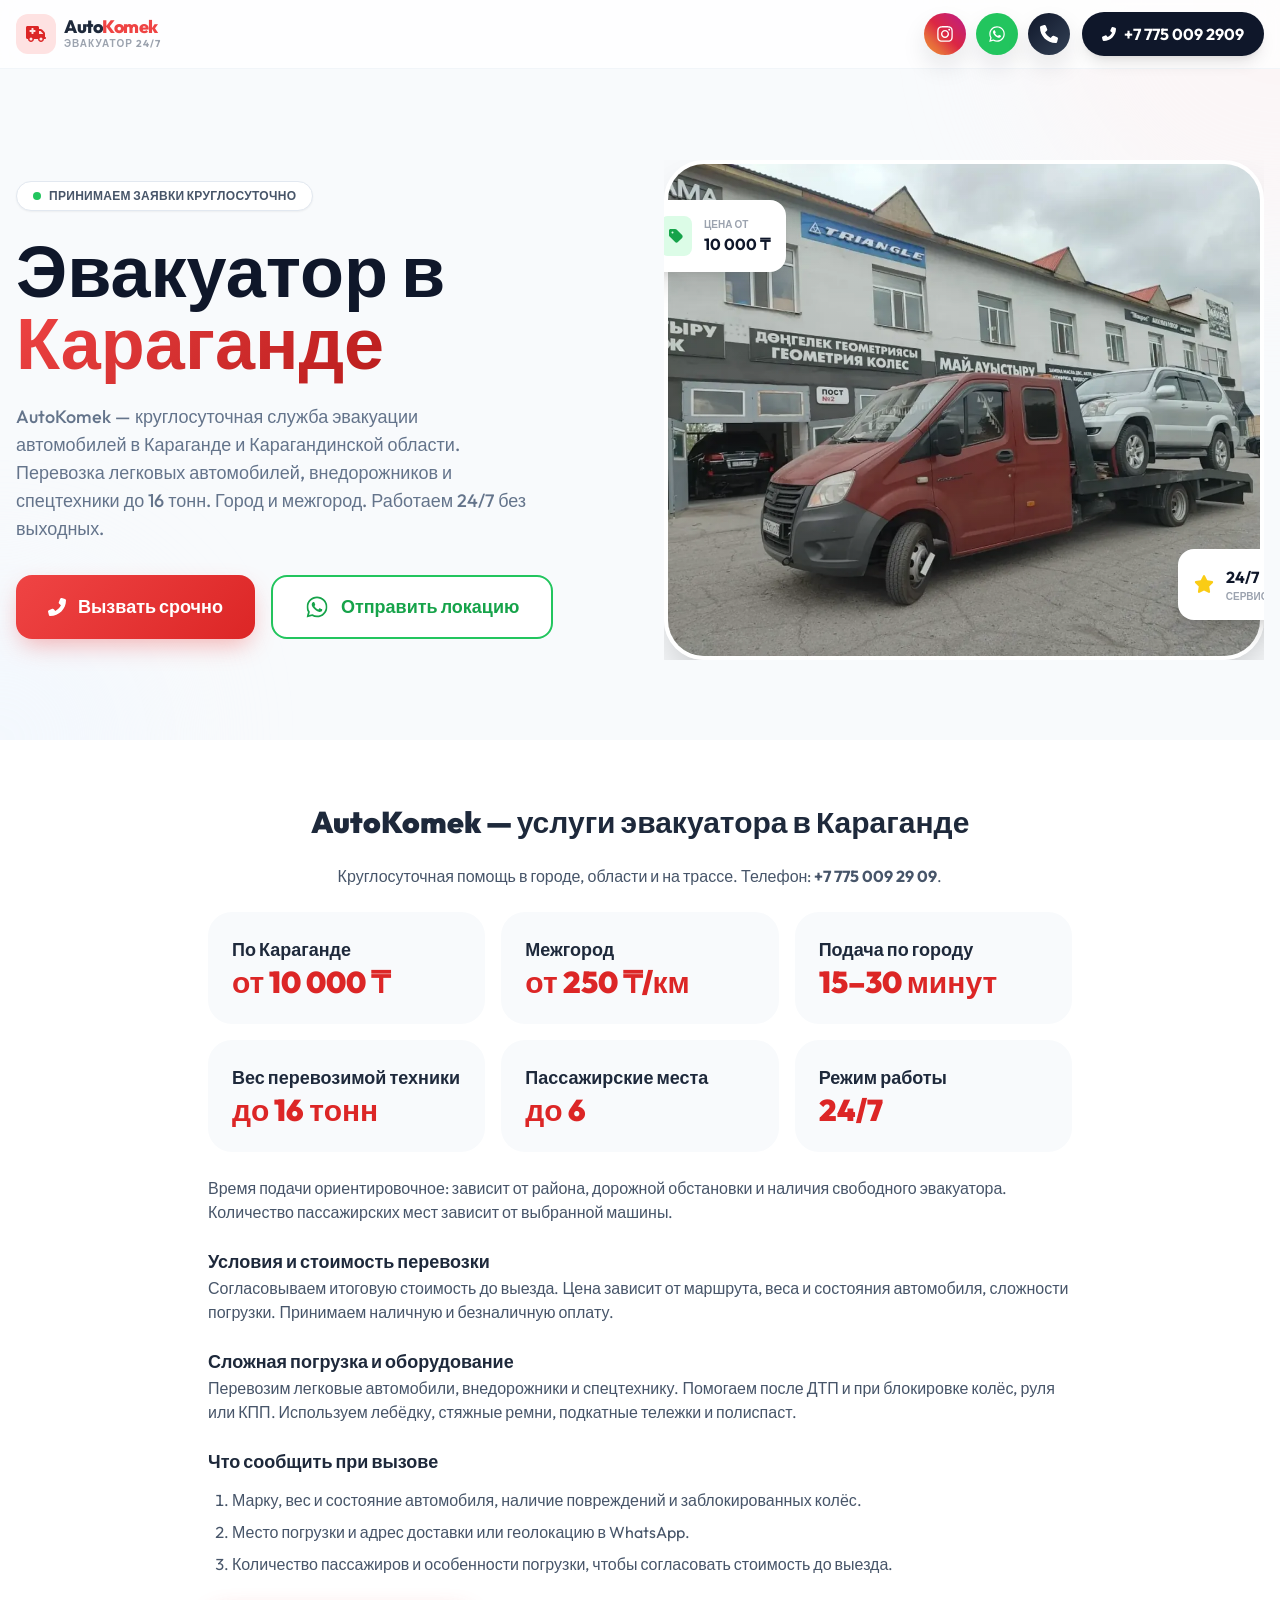
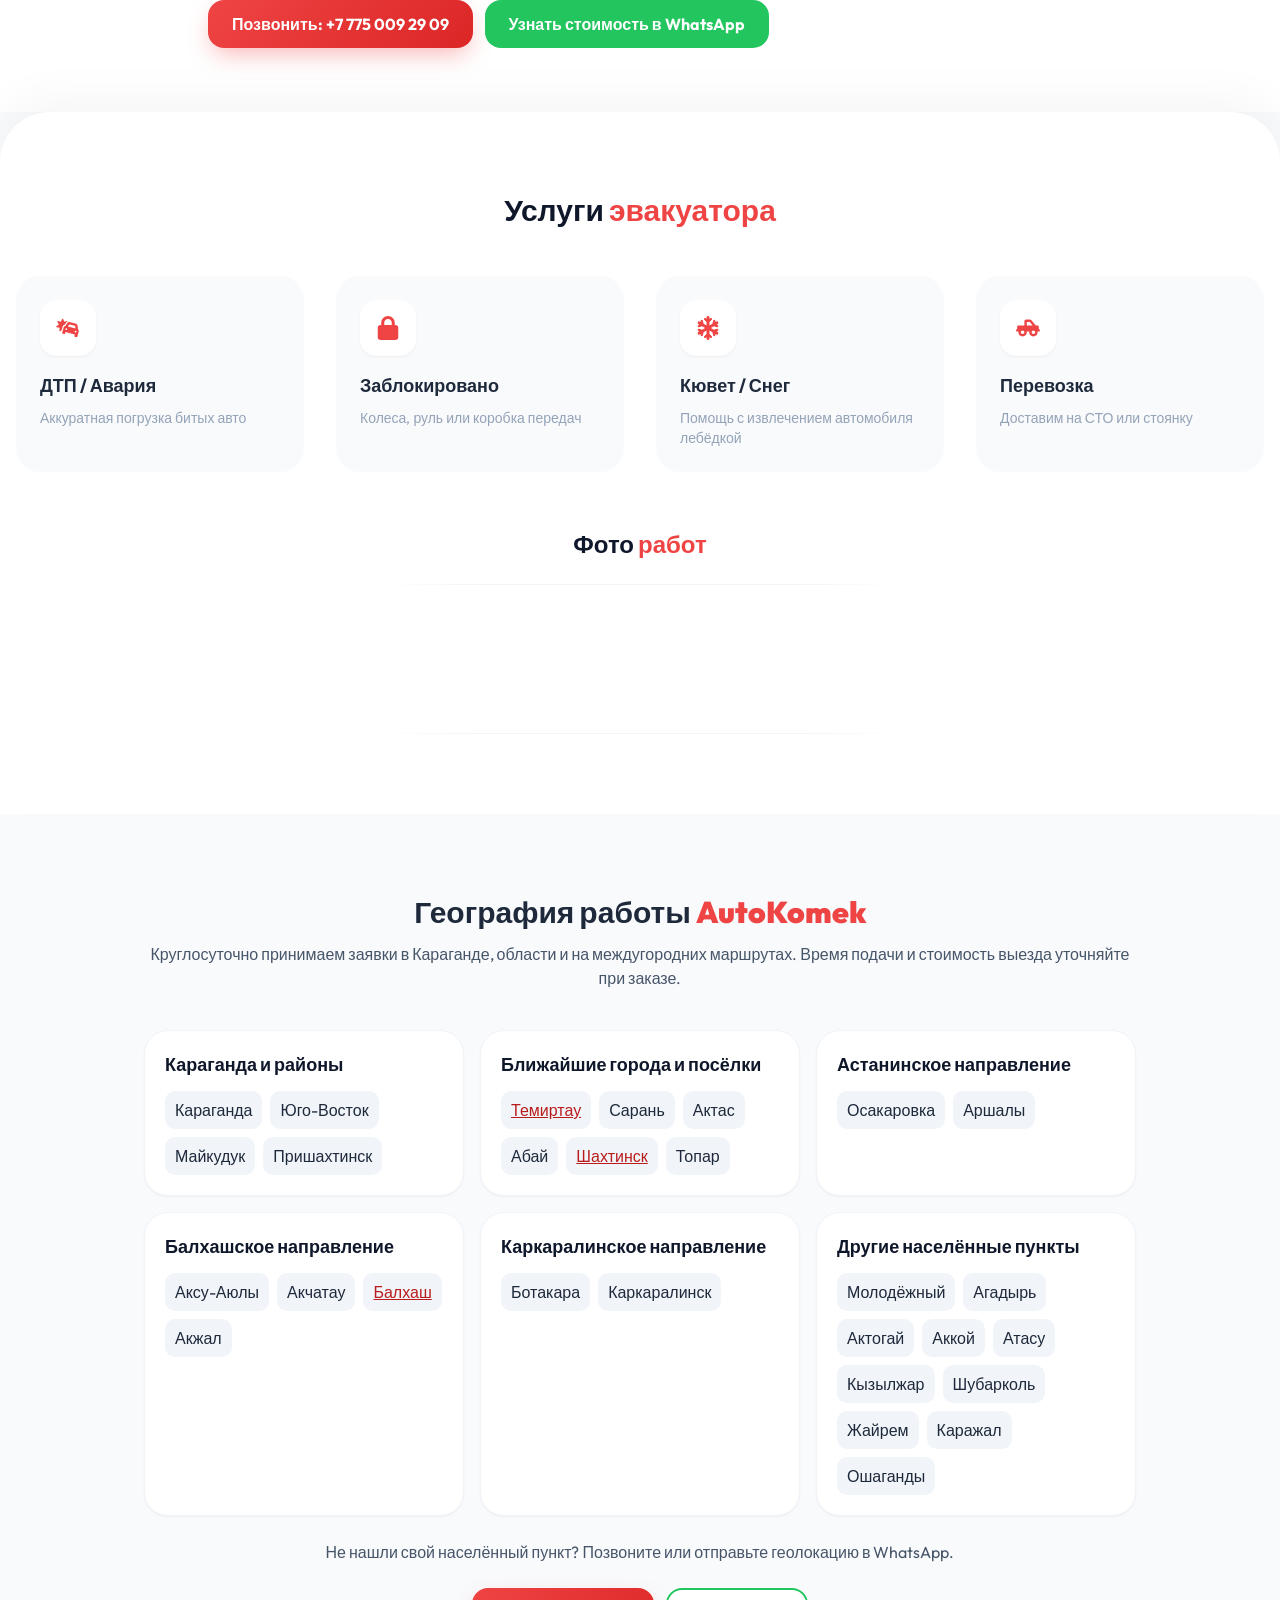
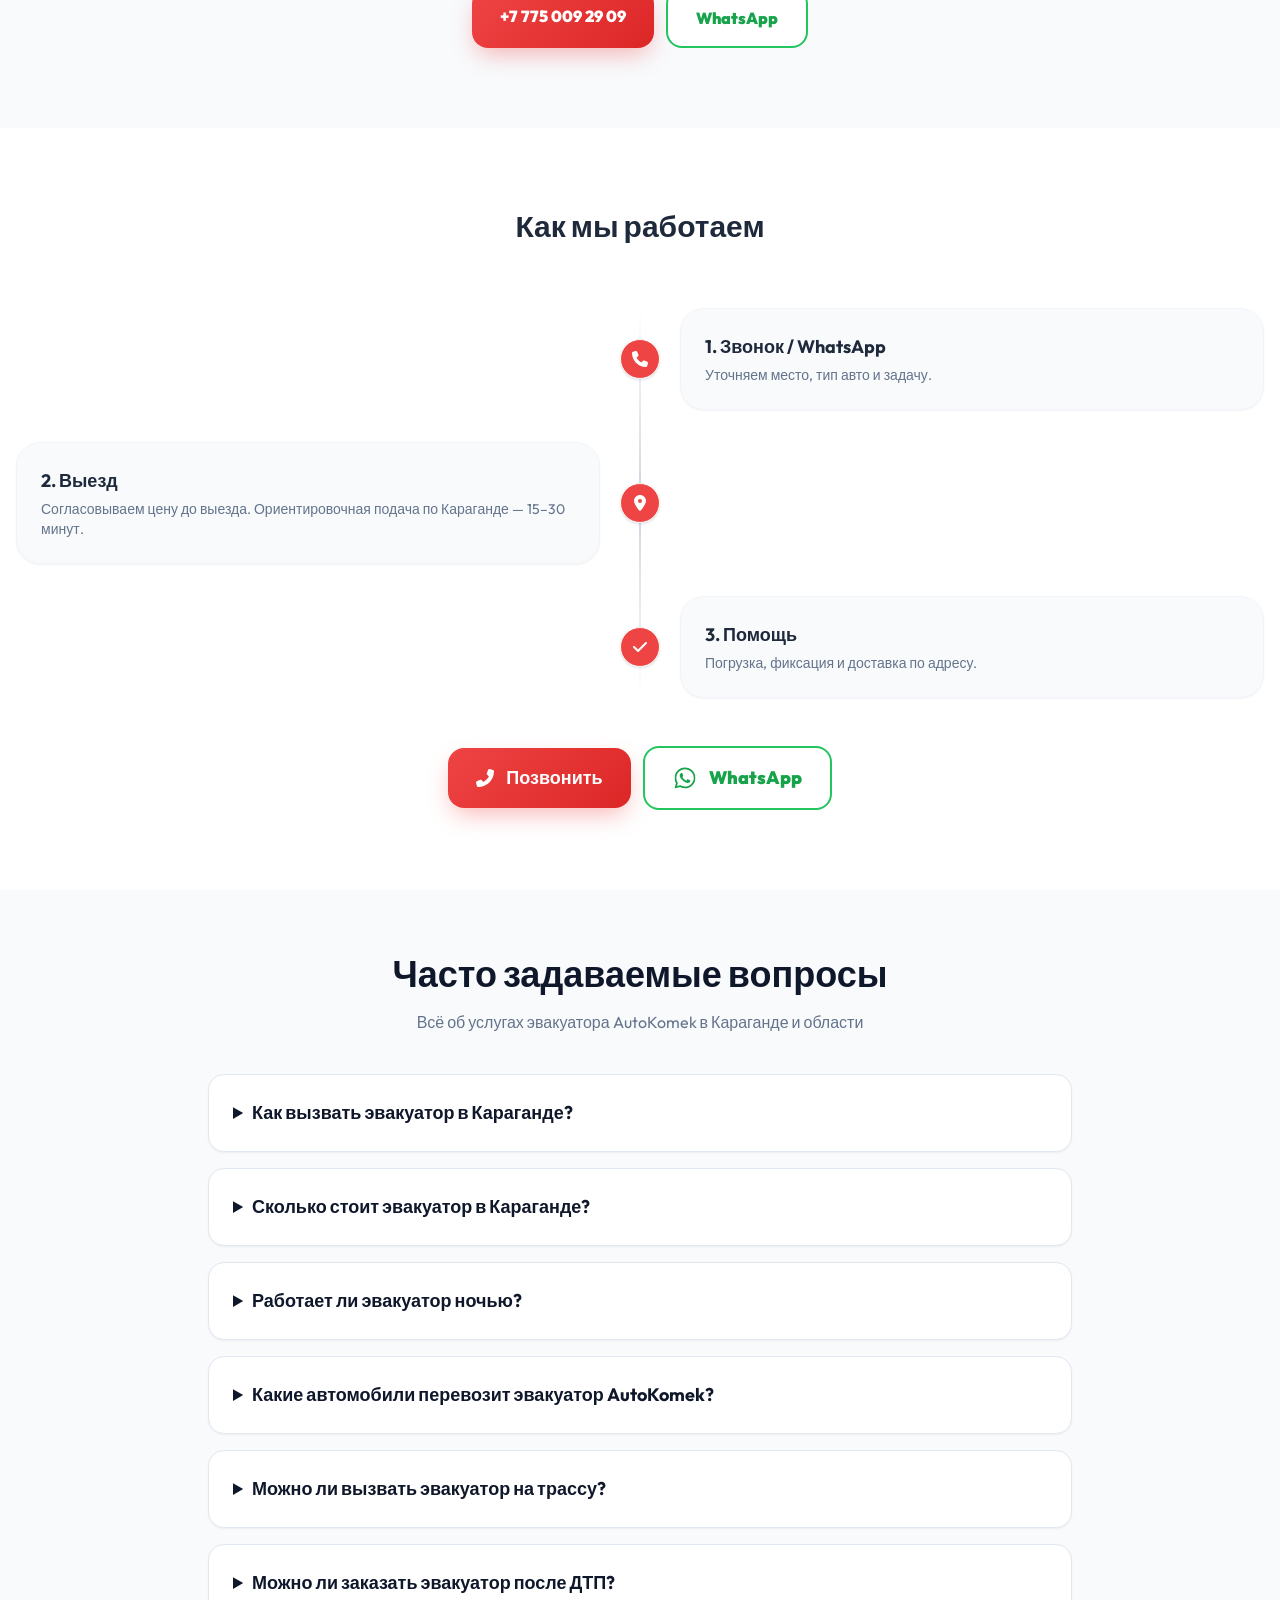
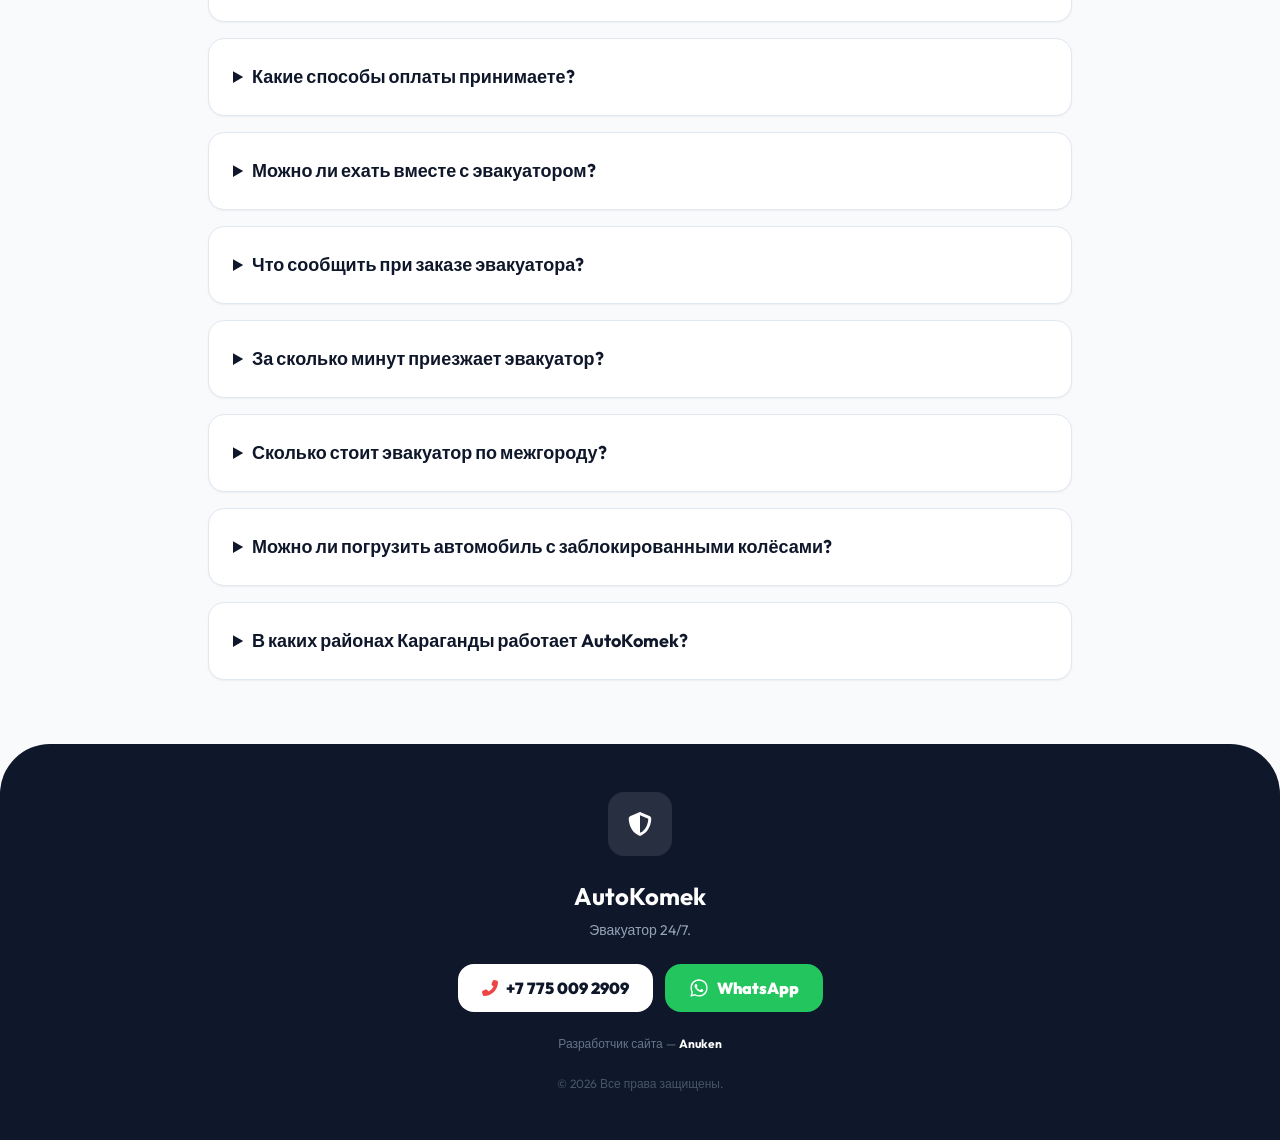
==== commit 6e2b5ce5: "Add files via upload" ====
--- a/index.html
+++ b/index.html
@@ -4,167 +4,12 @@
 <head>
   <meta charset="UTF-8" />
   <link rel="preload" as="image" href="/images/evakuator-karaganda.webp" fetchpriority="high">
-  <script type="application/ld+json">
-{
-  "@context": "https://schema.org",
-  "@type": "LocalBusiness",
-  "@id": "https://www.autokomek09.kz/#business",
-  "name": "AutoKomek",
-  "url": "https://www.autokomek09.kz/",
-  "telephone": "+77750092909",
-  "image": "https://www.autokomek09.kz/images/evakuator-karaganda.webp",
-  "logo": "https://www.autokomek09.kz/images/logo-autokomek.webp",
-  "priceRange": "от 10000 KZT",
-  "description": "Круглосуточные услуги эвакуатора в Караганде и Карагандинской области. Перевозка автомобилей, внедорожников и спецтехники, город и межгород.",
-  "areaServed": [
-    {
-      "@type": "Place",
-      "name": "Караганда, Казахстан"
-    },
-    {
-      "@type": "Place",
-      "name": "Темиртау, Казахстан"
-    },
-    {
-      "@type": "Place",
-      "name": "Сарань, Казахстан"
-    },
-    {
-      "@type": "Place",
-      "name": "Актас, Казахстан"
-    },
-    {
-      "@type": "Place",
-      "name": "Абай, Казахстан"
-    },
-    {
-      "@type": "Place",
-      "name": "Шахтинск, Казахстан"
-    },
-    {
-      "@type": "Place",
-      "name": "Топар, Казахстан"
-    },
-    {
-      "@type": "Place",
-      "name": "Осакаровка, Казахстан"
-    },
-    {
-      "@type": "Place",
-      "name": "Аршалы, Казахстан"
-    },
-    {
-      "@type": "Place",
-      "name": "Аксу-Аюлы, Казахстан"
-    },
-    {
-      "@type": "Place",
-      "name": "Акчатау, Казахстан"
-    },
-    {
-      "@type": "Place",
-      "name": "Балхаш, Казахстан"
-    },
-    {
-      "@type": "Place",
-      "name": "Акжал, Казахстан"
-    },
-    {
-      "@type": "Place",
-      "name": "Ботакара, Казахстан"
-    },
-    {
-      "@type": "Place",
-      "name": "Каркаралинск, Казахстан"
-    },
-    {
-      "@type": "Place",
-      "name": "Молодёжный, Казахстан"
-    },
-    {
-      "@type": "Place",
-      "name": "Агадырь, Казахстан"
-    },
-    {
-      "@type": "Place",
-      "name": "Актогай, Казахстан"
-    },
-    {
-      "@type": "Place",
-      "name": "Аккой, Казахстан"
-    },
-    {
-      "@type": "Place",
-      "name": "Атасу, Казахстан"
-    },
-    {
-      "@type": "Place",
-      "name": "Кызылжар, Казахстан"
-    },
-    {
-      "@type": "Place",
-      "name": "Шубарколь, Казахстан"
-    },
-    {
-      "@type": "Place",
-      "name": "Жайрем, Казахстан"
-    },
-    {
-      "@type": "Place",
-      "name": "Каражал, Казахстан"
-    },
-    {
-      "@type": "Place",
-      "name": "Ошаганды, Казахстан"
-    }
-  ],
-  "openingHoursSpecification": {
-    "@type": "OpeningHoursSpecification",
-    "dayOfWeek": [
-      "Monday",
-      "Tuesday",
-      "Wednesday",
-      "Thursday",
-      "Friday",
-      "Saturday",
-      "Sunday"
-    ],
-    "opens": "00:00",
-    "closes": "23:59"
-  },
-  "sameAs": [
-    "https://www.instagram.com/autokomek/"
-  ]
-}
-</script>
-  <script type="application/ld+json">
-{
-  "@context": "https://schema.org",
-  "@type": "Service",
-  "@id": "https://www.autokomek09.kz/#service",
-  "name": "Услуги эвакуатора в Караганде и области",
-  "serviceType": "Услуги эвакуатора",
-  "description": "Круглосуточная эвакуация легковых автомобилей, внедорожников и спецтехники до 16 тонн. Городские и междугородние перевозки.",
-  "provider": {
-    "@id": "https://www.autokomek09.kz/#business"
-  },
-  "areaServed": [
-    {
-      "@type": "City",
-      "name": "Караганда"
-    },
-    {
-      "@type": "AdministrativeArea",
-      "name": "Карагандинская область"
-    }
-  ],
-  "url": "https://www.autokomek09.kz/"
-}
-</script>
+  
+  
   
   <meta name="viewport" content="width=device-width, initial-scale=1.0" />
 <title>Эвакуатор в Караганде и области 24/7 | AutoKomek</title>
-<meta name="description" content="Эвакуатор AutoKomek в Караганде и области круглосуточно. Город от 10 000 ₸, межгород от 250 ₸/км. Перевозка авто и спецтехники до 16 тонн. +7 775 009 29 09.">
+<meta name="description" content="Эвакуатор AutoKomek в Караганде и области круглосуточно. Город от 10 000 ₸, межгород от 250 ₸/км. Подача по городу 15–30 минут ориентировочно. До 16 тонн. +7 775 009 29 09.">
 <link rel="canonical" href="https://www.autokomek09.kz/" />
   <meta property="og:type" content="website">
   <meta property="og:title" content="AutoKomek — эвакуатор в Караганде и области">
@@ -387,7 +232,311 @@
       .scorlling { display: flex; gap: 12px; overflow-x: auto; mask-image: none; -webkit-mask-image: none; }
       .scorlling .item { position: relative; left: auto; flex: 0 0 250px; animation: none !important; }
     }
+    .ak-order-list { list-style: decimal; padding-left: 1.5rem; margin-top: .75rem; color: #475569; }
+    .ak-order-list li { margin-bottom: .5rem; }
+    section[id] { scroll-margin-top: 85px; }
   </style>
+<script type="application/ld+json">
+{
+  "@context": "https://schema.org",
+  "@graph": [
+    {
+      "@type": "LocalBusiness",
+      "@id": "https://www.autokomek09.kz/#business",
+      "name": "AutoKomek",
+      "url": "https://www.autokomek09.kz/",
+      "telephone": "+77750092909",
+      "image": "https://www.autokomek09.kz/images/evakuator-karaganda.webp",
+      "logo": "https://www.autokomek09.kz/images/logo-autokomek.webp",
+      "priceRange": "от 10000 KZT",
+      "description": "AutoKomek — круглосуточная эвакуация автомобилей и спецтехники до 16 тонн в Караганде и области. Стоимость по городу от 10 000 тенге, межгород от 250 тенге за километр. Цена согласовывается до выезда.",
+      "areaServed": [
+        {
+          "@type": "Place",
+          "name": "Караганда, Казахстан"
+        },
+        {
+          "@type": "Place",
+          "name": "Темиртау, Казахстан"
+        },
+        {
+          "@type": "Place",
+          "name": "Сарань, Казахстан"
+        },
+        {
+          "@type": "Place",
+          "name": "Актас, Казахстан"
+        },
+        {
+          "@type": "Place",
+          "name": "Абай, Казахстан"
+        },
+        {
+          "@type": "Place",
+          "name": "Шахтинск, Казахстан"
+        },
+        {
+          "@type": "Place",
+          "name": "Топар, Казахстан"
+        },
+        {
+          "@type": "Place",
+          "name": "Осакаровка, Казахстан"
+        },
+        {
+          "@type": "Place",
+          "name": "Аршалы, Казахстан"
+        },
+        {
+          "@type": "Place",
+          "name": "Аксу-Аюлы, Казахстан"
+        },
+        {
+          "@type": "Place",
+          "name": "Акчатау, Казахстан"
+        },
+        {
+          "@type": "Place",
+          "name": "Балхаш, Казахстан"
+        },
+        {
+          "@type": "Place",
+          "name": "Акжал, Казахстан"
+        },
+        {
+          "@type": "Place",
+          "name": "Ботакара, Казахстан"
+        },
+        {
+          "@type": "Place",
+          "name": "Каркаралинск, Казахстан"
+        },
+        {
+          "@type": "Place",
+          "name": "Молодёжный, Казахстан"
+        },
+        {
+          "@type": "Place",
+          "name": "Агадырь, Казахстан"
+        },
+        {
+          "@type": "Place",
+          "name": "Актогай, Казахстан"
+        },
+        {
+          "@type": "Place",
+          "name": "Аккой, Казахстан"
+        },
+        {
+          "@type": "Place",
+          "name": "Атасу, Казахстан"
+        },
+        {
+          "@type": "Place",
+          "name": "Кызылжар, Казахстан"
+        },
+        {
+          "@type": "Place",
+          "name": "Шубарколь, Казахстан"
+        },
+        {
+          "@type": "Place",
+          "name": "Жайрем, Казахстан"
+        },
+        {
+          "@type": "Place",
+          "name": "Каражал, Казахстан"
+        },
+        {
+          "@type": "Place",
+          "name": "Ошаганды, Казахстан"
+        },
+        {
+          "@type": "AdministrativeArea",
+          "name": "Карагандинская область, Казахстан"
+        }
+      ],
+      "openingHoursSpecification": {
+        "@type": "OpeningHoursSpecification",
+        "dayOfWeek": [
+          "Monday",
+          "Tuesday",
+          "Wednesday",
+          "Thursday",
+          "Friday",
+          "Saturday",
+          "Sunday"
+        ],
+        "opens": "00:00",
+        "closes": "23:59"
+      },
+      "sameAs": [
+        "https://www.instagram.com/autokomek/"
+      ],
+      "contactPoint": {
+        "@type": "ContactPoint",
+        "telephone": "+77750092909",
+        "contactType": "customer service",
+        "url": "https://wa.me/77750092909"
+      }
+    },
+    {
+      "@type": "Service",
+      "@id": "https://www.autokomek09.kz/#service",
+      "name": "Услуги эвакуатора в Караганде и области",
+      "serviceType": "Услуги эвакуатора",
+      "description": "AutoKomek — круглосуточная эвакуация автомобилей и спецтехники до 16 тонн в Караганде и области. Стоимость по городу от 10 000 тенге, межгород от 250 тенге за километр. Цена согласовывается до выезда.",
+      "provider": {
+        "@id": "https://www.autokomek09.kz/#business"
+      },
+      "areaServed": [
+        {
+          "@type": "Place",
+          "name": "Караганда, Казахстан"
+        },
+        {
+          "@type": "Place",
+          "name": "Темиртау, Казахстан"
+        },
+        {
+          "@type": "Place",
+          "name": "Сарань, Казахстан"
+        },
+        {
+          "@type": "Place",
+          "name": "Актас, Казахстан"
+        },
+        {
+          "@type": "Place",
+          "name": "Абай, Казахстан"
+        },
+        {
+          "@type": "Place",
+          "name": "Шахтинск, Казахстан"
+        },
+        {
+          "@type": "Place",
+          "name": "Топар, Казахстан"
+        },
+        {
+          "@type": "Place",
+          "name": "Осакаровка, Казахстан"
+        },
+        {
+          "@type": "Place",
+          "name": "Аршалы, Казахстан"
+        },
+        {
+          "@type": "Place",
+          "name": "Аксу-Аюлы, Казахстан"
+        },
+        {
+          "@type": "Place",
+          "name": "Акчатау, Казахстан"
+        },
+        {
+          "@type": "Place",
+          "name": "Балхаш, Казахстан"
+        },
+        {
+          "@type": "Place",
+          "name": "Акжал, Казахстан"
+        },
+        {
+          "@type": "Place",
+          "name": "Ботакара, Казахстан"
+        },
+        {
+          "@type": "Place",
+          "name": "Каркаралинск, Казахстан"
+        },
+        {
+          "@type": "Place",
+          "name": "Молодёжный, Казахстан"
+        },
+        {
+          "@type": "Place",
+          "name": "Агадырь, Казахстан"
+        },
+        {
+          "@type": "Place",
+          "name": "Актогай, Казахстан"
+        },
+        {
+          "@type": "Place",
+          "name": "Аккой, Казахстан"
+        },
+        {
+          "@type": "Place",
+          "name": "Атасу, Казахстан"
+        },
+        {
+          "@type": "Place",
+          "name": "Кызылжар, Казахстан"
+        },
+        {
+          "@type": "Place",
+          "name": "Шубарколь, Казахстан"
+        },
+        {
+          "@type": "Place",
+          "name": "Жайрем, Казахстан"
+        },
+        {
+          "@type": "Place",
+          "name": "Каражал, Казахстан"
+        },
+        {
+          "@type": "Place",
+          "name": "Ошаганды, Казахстан"
+        },
+        {
+          "@type": "AdministrativeArea",
+          "name": "Карагандинская область, Казахстан"
+        }
+      ],
+      "url": "https://www.autokomek09.kz/",
+      "offers": [
+        {
+          "@type": "Offer",
+          "name": "Эвакуация по Караганде",
+          "url": "https://www.autokomek09.kz/#prices",
+          "priceSpecification": {
+            "@type": "UnitPriceSpecification",
+            "minPrice": 10000,
+            "priceCurrency": "KZT",
+            "unitText": "поездка"
+          }
+        },
+        {
+          "@type": "Offer",
+          "name": "Межгород",
+          "url": "https://www.autokomek09.kz/#prices",
+          "priceSpecification": {
+            "@type": "UnitPriceSpecification",
+            "minPrice": 250,
+            "priceCurrency": "KZT",
+            "unitText": "км"
+          }
+        }
+      ]
+    },
+    {
+      "@type": "WebPage",
+      "@id": "https://www.autokomek09.kz/#webpage",
+      "url": "https://www.autokomek09.kz/",
+      "name": "Эвакуатор в Караганде и области 24/7 | AutoKomek",
+      "inLanguage": "ru-KZ",
+      "mainEntity": {
+        "@id": "https://www.autokomek09.kz/#service"
+      },
+      "about": {
+        "@id": "https://www.autokomek09.kz/#business"
+      }
+    }
+  ]
+}
+</script>
 </head>
 
 <body class="pb-24 md:pb-0">
@@ -572,6 +721,29 @@
     </div>
   </section>
 
+<section id="prices" class="py-16 bg-white">
+  <div class="container mx-auto px-4 max-w-4xl">
+    <h2 class="text-3xl font-black text-center mb-6">AutoKomek — услуги эвакуатора в Караганде</h2>
+    <p class="text-center text-slate-600 mb-6">Круглосуточная помощь в городе, области и на трассе. Телефон: <a href="tel:+77750092909" class="font-bold">+7 775 009 29 09</a>.</p>
+    <div class="ak-region-grid">
+      <article class="bg-slate-50 rounded-3xl p-6"><h3 class="font-bold text-lg">По Караганде</h3><p class="text-3xl font-black text-red-600 mt-2">от 10 000 ₸</p></article>
+      <article class="bg-slate-50 rounded-3xl p-6"><h3 class="font-bold text-lg">Межгород</h3><p class="text-3xl font-black text-red-600 mt-2">от 250 ₸/км</p></article>
+      <article class="bg-slate-50 rounded-3xl p-6"><h3 class="font-bold text-lg">Подача по городу</h3><p class="text-3xl font-black text-red-600 mt-2">15–30 минут</p></article>
+      <article class="bg-slate-50 rounded-3xl p-6"><h3 class="font-bold text-lg">Вес перевозимой техники</h3><p class="text-3xl font-black text-red-600 mt-2">до 16 тонн</p></article>
+      <article class="bg-slate-50 rounded-3xl p-6"><h3 class="font-bold text-lg">Пассажирские места</h3><p class="text-3xl font-black text-red-600 mt-2">до 6</p></article>
+      <article class="bg-slate-50 rounded-3xl p-6"><h3 class="font-bold text-lg">Режим работы</h3><p class="text-3xl font-black text-red-600 mt-2">24/7</p></article>
+    </div>
+    <p class="mt-6 text-slate-600">Время подачи ориентировочное: зависит от района, дорожной обстановки и наличия свободного эвакуатора. Количество пассажирских мест зависит от выбранной машины.</p>
+    <h3 class="font-bold text-lg mt-6">Условия и стоимость перевозки</h3>
+    <p class="mt-2 text-slate-600">Согласовываем итоговую стоимость до выезда. Цена зависит от маршрута, веса и состояния автомобиля, сложности погрузки. Принимаем наличную и безналичную оплату.</p>
+    <h3 class="font-bold text-lg mt-6">Сложная погрузка и оборудование</h3>
+    <p class="mt-2 text-slate-600">Перевозим легковые автомобили, внедорожники и спецтехнику. Помогаем после ДТП и при блокировке колёс, руля или КПП. Используем лебёдку, стяжные ремни, подкатные тележки и полиспаст.</p>
+    <h3 class="font-bold text-lg mt-6">Что сообщить при вызове</h3>
+    <ol class="ak-order-list"><li>Марку, вес и состояние автомобиля, наличие повреждений и заблокированных колёс.</li><li>Место погрузки и адрес доставки или геолокацию в WhatsApp.</li><li>Количество пассажиров и особенности погрузки, чтобы согласовать стоимость до выезда.</li></ol>
+    <div class="mt-6 flex flex-col sm:flex-row gap-3"><a href="tel:+77750092909" class="btn-sos text-white px-6 py-3 rounded-2xl font-bold text-center">Позвонить: +7 775 009 29 09</a><a href="https://wa.me/77750092909" class="bg-green-500 text-white px-6 py-3 rounded-2xl font-bold text-center">Узнать стоимость в WhatsApp</a></div>
+  </div>
+</section>
+
   <!-- SERVICES -->
   <section id="services" class="py-20 bg-white rounded-t-[50px] shadow-[0_-20px_40px_rgba(0,0,0,0.03)] z-20 relative overflow-hidden">
     <div class="container mx-auto px-4">
@@ -672,7 +844,7 @@
           </div>
           <div class="w-[calc(100%-4rem)] md:w-[calc(50%-2.5rem)] bg-slate-50 p-6 rounded-3xl border border-slate-100 shadow-sm" data-aos="fade-left">
             <h3 class="font-bold text-lg mb-1">2. Выезд</h3>
-            <p class="text-sm text-slate-500">Выезжаем сразу. Работаем 24/7.</p>
+            <p class="text-sm text-slate-500">Согласовываем цену до выезда. Ориентировочная подача по Караганде — 15–30 минут.</p>
           </div>
         </div>
 
@@ -697,7 +869,7 @@
       </div>
     </div>
   </section>
-<section id="prices" class="py-16 bg-white"><div class="container mx-auto px-4 max-w-4xl"><h2 class="text-3xl font-black text-center mb-6">Стоимость услуг эвакуатора</h2><div class="ak-region-grid"><article class="bg-slate-50 rounded-3xl p-6"><h3 class="font-bold text-lg">По Караганде</h3><p class="text-3xl font-black text-red-600 mt-2">от 10 000 ₸</p></article><article class="bg-slate-50 rounded-3xl p-6"><h3 class="font-bold text-lg">Межгород</h3><p class="text-3xl font-black text-red-600 mt-2">от 250 ₸/км</p></article></div><p class="mt-6 text-slate-600">Итоговая цена зависит от маршрута, типа автомобиля и сложности погрузки. Для расчёта сообщите местоположение, пункт назначения и состояние автомобиля.</p><a href="https://wa.me/77750092909" class="inline-flex mt-5 bg-green-500 text-white px-6 py-3 rounded-2xl font-bold">Узнать стоимость в WhatsApp</a></div></section>
+
 <!-- FAQ AUTOKOMEK -->
 <section id="faq" class="py-16 bg-slate-50">
   <div class="container mx-auto px-4 max-w-4xl">
@@ -726,7 +898,7 @@
           Сколько стоит эвакуатор в Караганде?
         </summary>
         <p class="mt-4 text-slate-600">
-          Стоимость эвакуатора по городу — от 10 000 тенге, межгород — от 250 тенге за километр. Цена зависит от типа автомобиля и сложности погрузки. Точную стоимость можно узнать по телефону или через WhatsApp.
+          Стоимость эвакуатора по городу — от 10 000 тенге, межгород — от 250 тенге за километр. Цена зависит от типа автомобиля и сложности погрузки. Итоговую стоимость согласовываем до выезда по телефону или через WhatsApp.
         </p>
       </details>
 
@@ -785,6 +957,10 @@
       </details>
 
       <details class="bg-white p-6 rounded-2xl shadow-sm border border-slate-200"><summary class="font-bold text-lg cursor-pointer text-slate-900">Что сообщить при заказе эвакуатора?</summary><p class="mt-4 text-slate-600">Укажите геолокацию, марку автомобиля, состояние колёс и рулевого управления, а также адрес доставки. Это поможет подобрать оборудование и рассчитать стоимость.</p></details>
+<details class="bg-white p-6 rounded-2xl shadow-sm border border-slate-200"><summary class="font-bold text-lg cursor-pointer text-slate-900">За сколько минут приезжает эвакуатор?</summary><p class="mt-4 text-slate-600">Ориентировочное время подачи по Караганде — 15–30 минут. Оно зависит от района, дорожной обстановки и наличия свободной машины.</p></details>
+<details class="bg-white p-6 rounded-2xl shadow-sm border border-slate-200"><summary class="font-bold text-lg cursor-pointer text-slate-900">Сколько стоит эвакуатор по межгороду?</summary><p class="mt-4 text-slate-600">Тариф начинается от 250 тенге за километр. Итоговую стоимость рассчитываем по маршруту и условиям погрузки и согласовываем до выезда.</p></details>
+<details class="bg-white p-6 rounded-2xl shadow-sm border border-slate-200"><summary class="font-bold text-lg cursor-pointer text-slate-900">Можно ли погрузить автомобиль с заблокированными колёсами?</summary><p class="mt-4 text-slate-600">Да. Для сложной погрузки используем подкатные тележки, лебёдку и другое необходимое оборудование. Сообщите о блокировке колёс, руля или КПП при заказе.</p></details>
+<details class="bg-white p-6 rounded-2xl shadow-sm border border-slate-200"><summary class="font-bold text-lg cursor-pointer text-slate-900">В каких районах Караганды работает AutoKomek?</summary><p class="mt-4 text-slate-600">Работаем по Караганде, включая Майкудук, Юго-Восток и Пришахтинск, а также выезжаем в другие населённые пункты и на трассу.</p></details>
     </div>
   </div>
 </section>
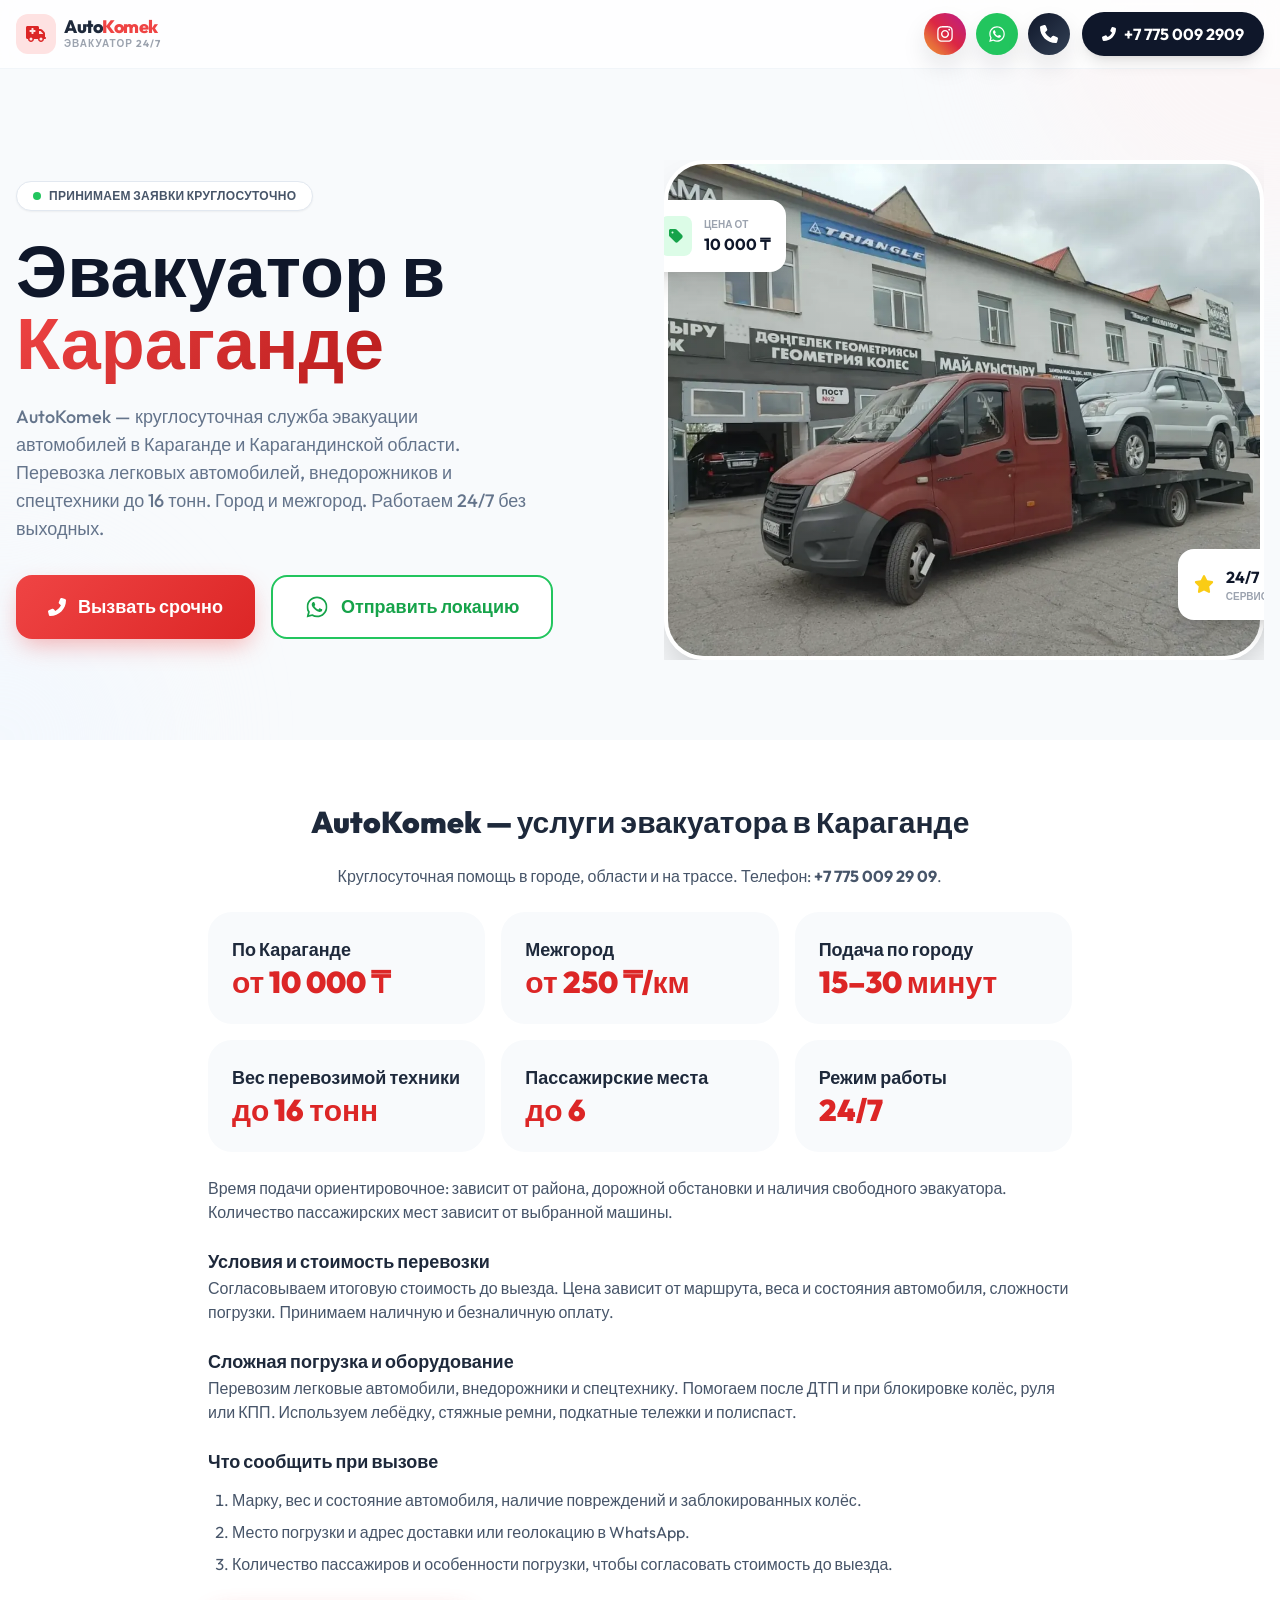
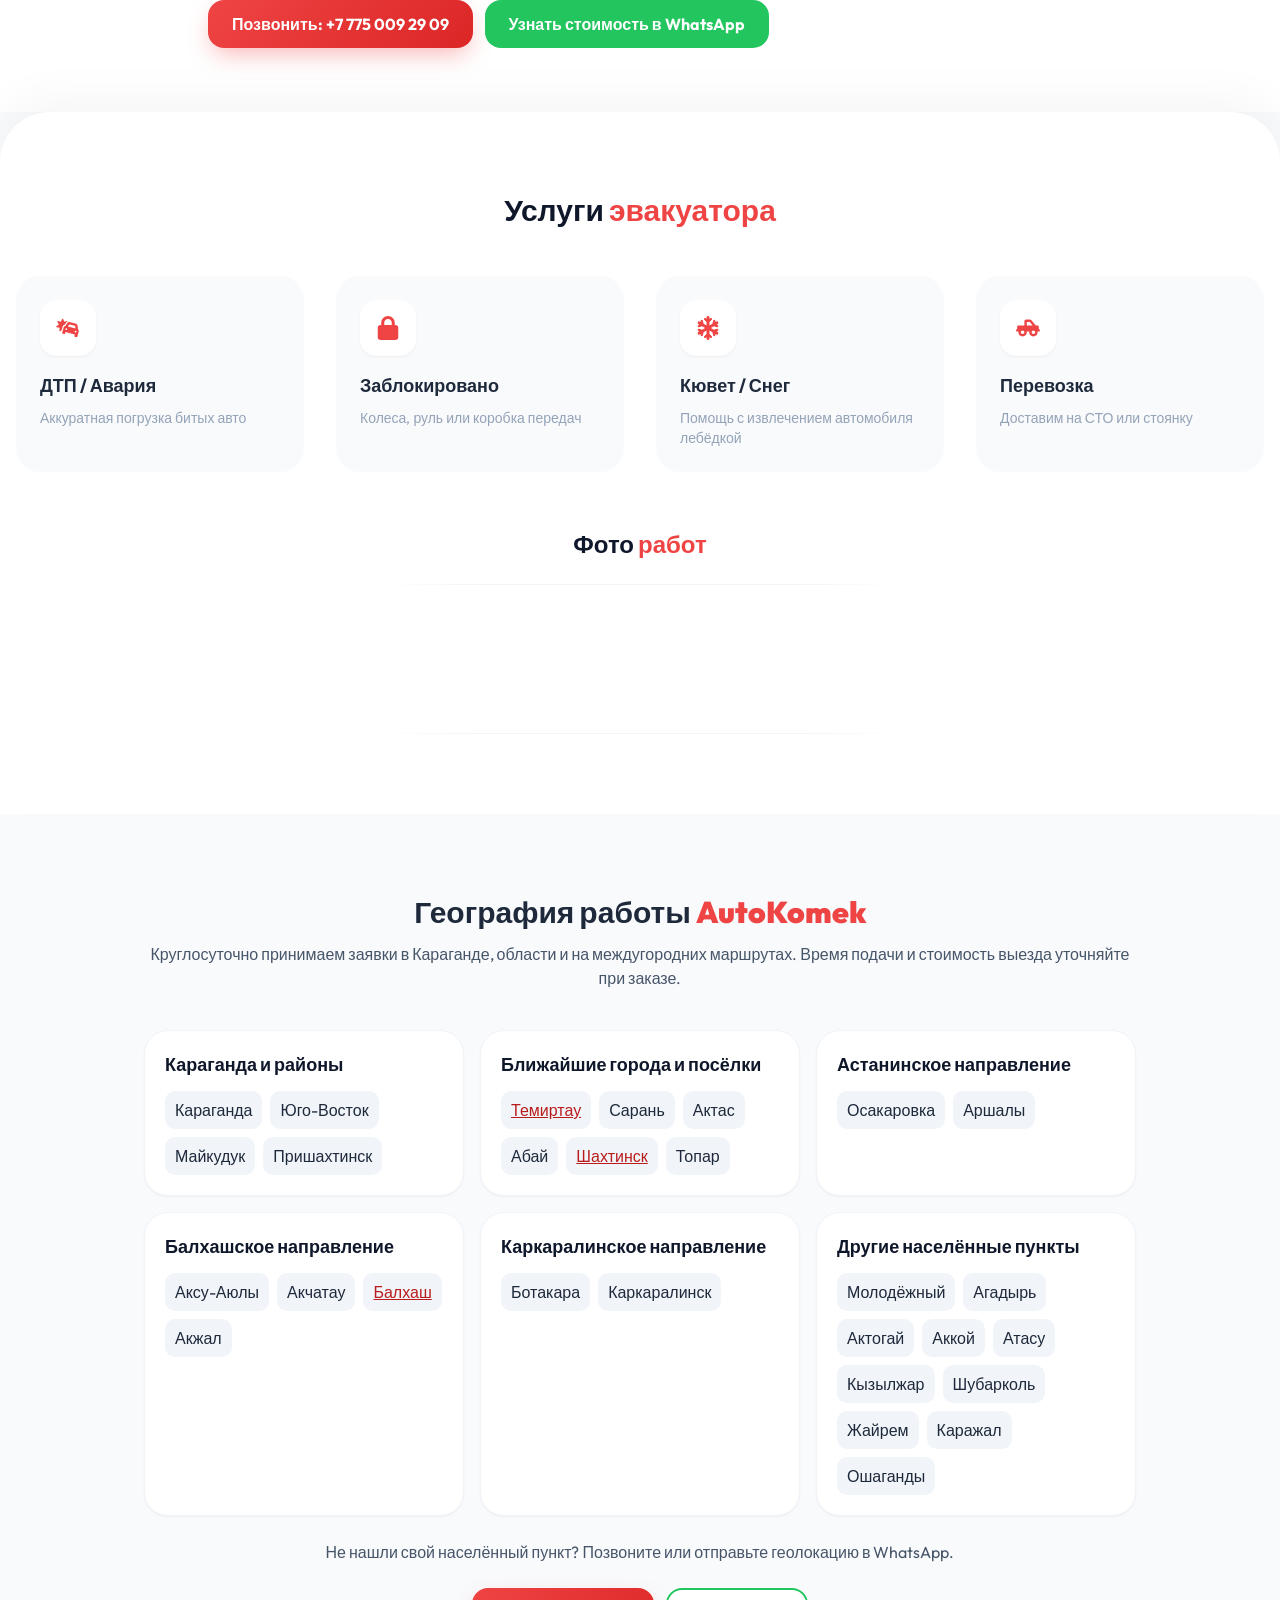
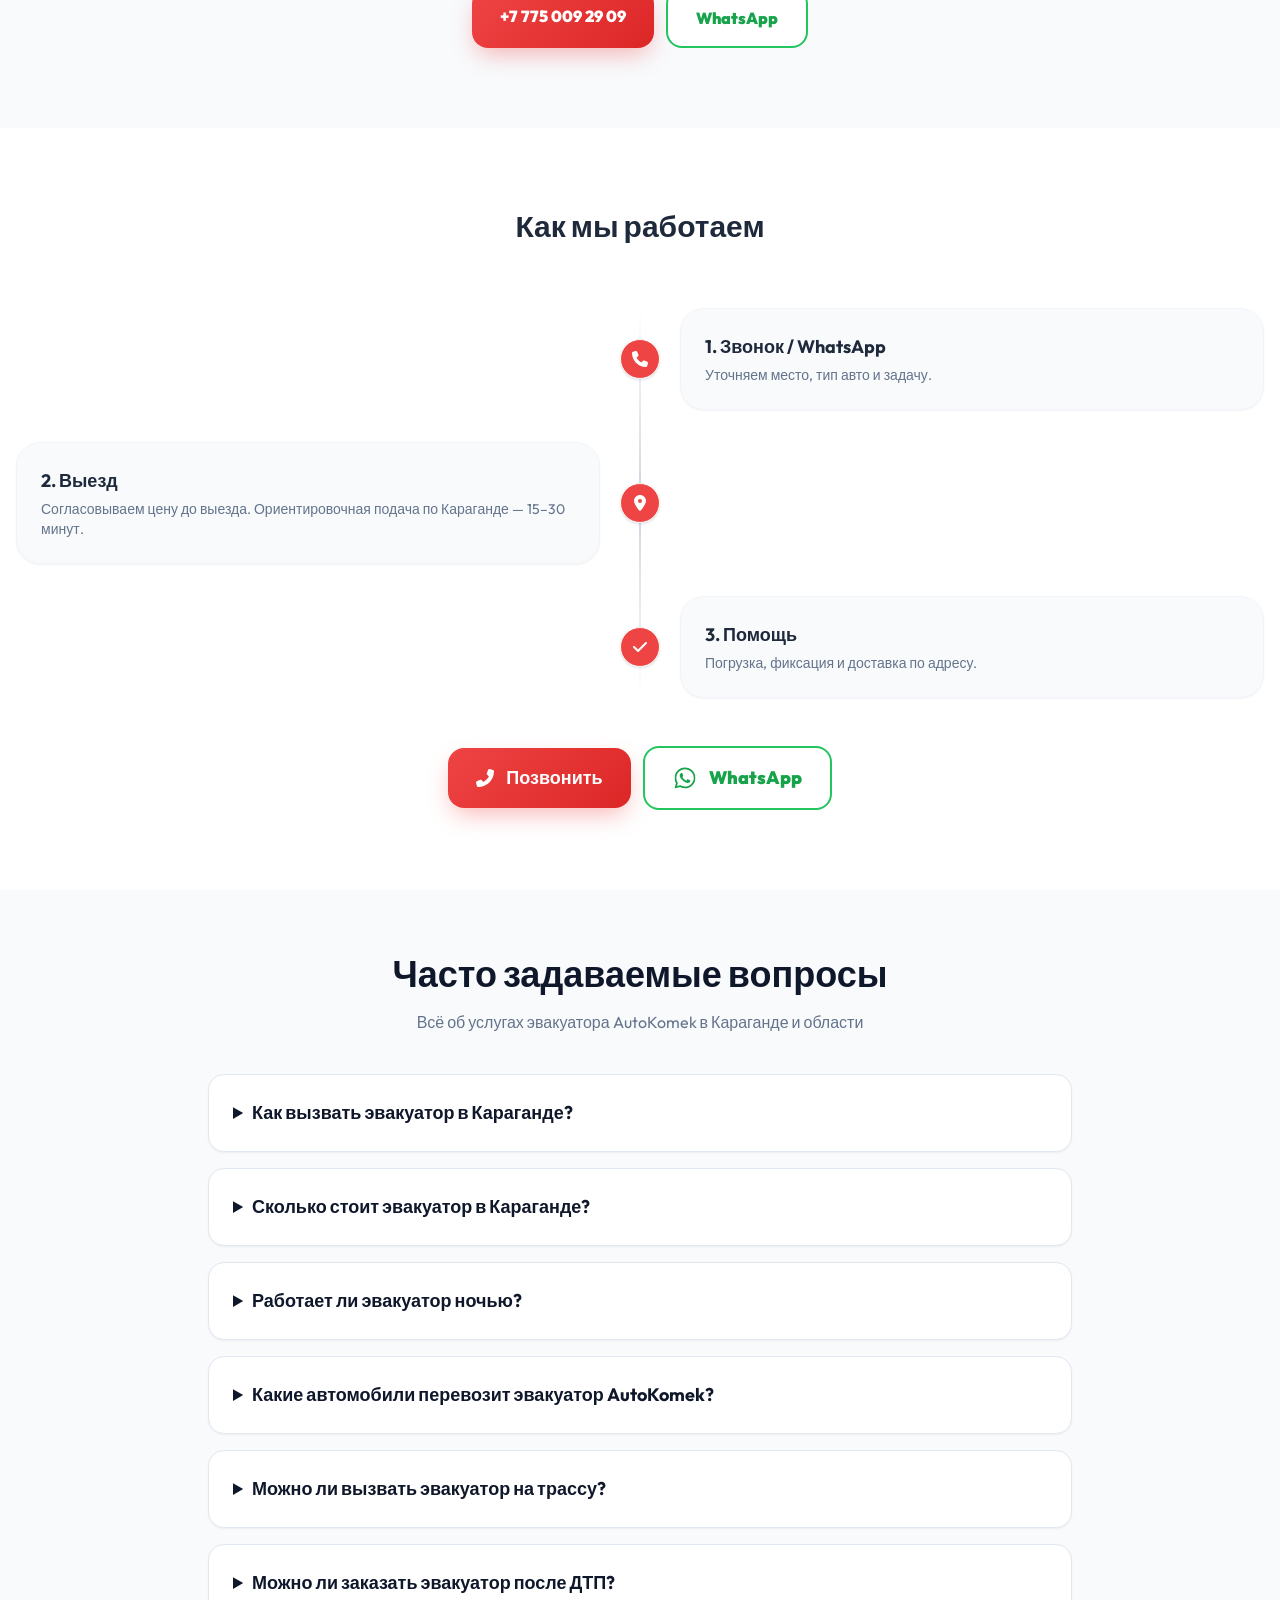
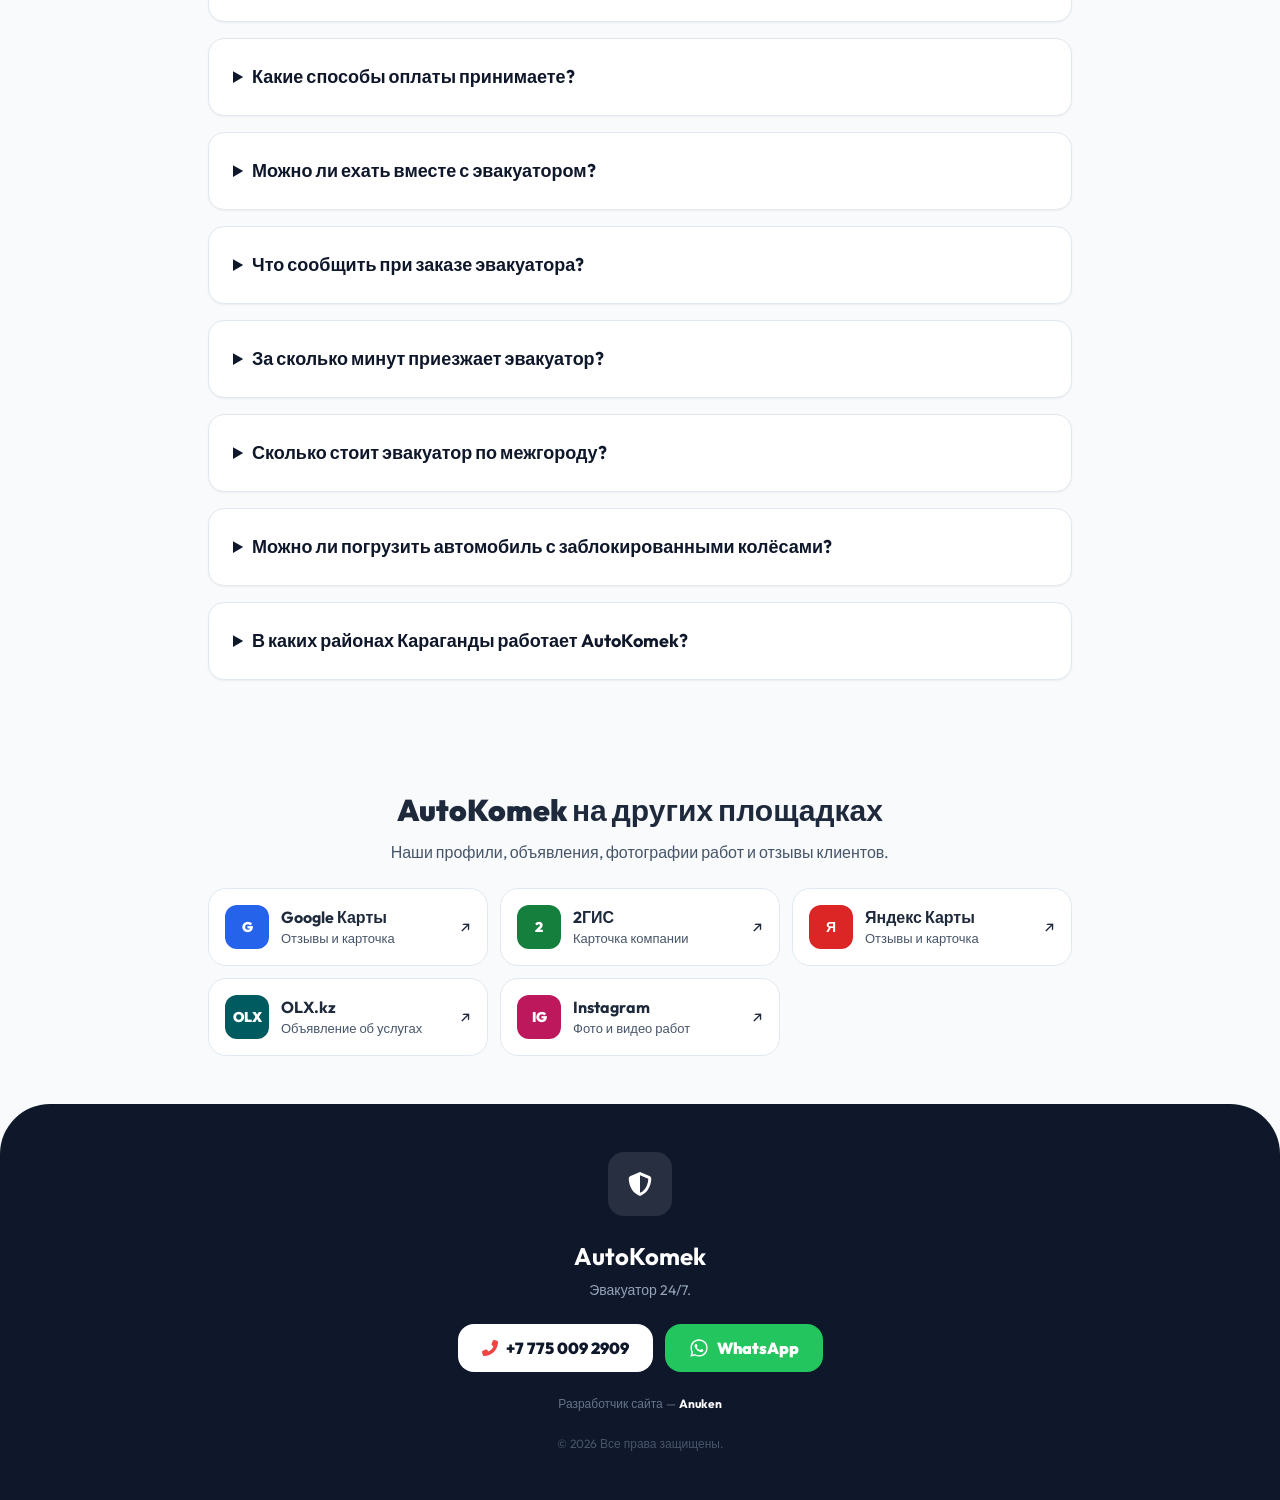
==== commit c95b8cba: "Add files via upload" ====
--- a/index.html
+++ b/index.html
@@ -235,6 +235,14 @@
     .ak-order-list { list-style: decimal; padding-left: 1.5rem; margin-top: .75rem; color: #475569; }
     .ak-order-list li { margin-bottom: .5rem; }
     section[id] { scroll-margin-top: 85px; }
+
+    .ak-platform-grid {display:grid;grid-template-columns:repeat(auto-fit,minmax(min(100%,240px),1fr));gap:12px;}
+    .ak-platform-link {display:flex;align-items:center;gap:12px;padding:16px;background:white;border:1px solid #e2e8f0;border-radius:18px;text-decoration:none;color:#1e293b;transition:border-color .2s;}
+    .ak-platform-link:hover {border-color:#ef4444;}
+    .ak-platform-icon {display:grid;place-items:center;width:44px;height:44px;flex-shrink:0;border-radius:12px;color:white;font-weight:900;font-size:14px;}
+    .ak-platform-copy {flex:1;min-width:0;}
+    .ak-platform-copy strong,.ak-platform-copy small {display:block;}
+    .ak-platform-copy small {color:#475569;font-size:13px;}
   </style>
 <script type="application/ld+json">
 {
@@ -371,7 +379,10 @@
         "closes": "23:59"
       },
       "sameAs": [
-        "https://www.instagram.com/autokomek/"
+        "https://www.instagram.com/autokomek/",
+        "https://share.google/Rz1sjM3cwN2VZTfnw",
+        "https://2gis.kz/karaganda/geo/70000001079800567",
+        "https://yandex.ru/navi/org/evakuatora_karagandy/158958806533"
       ],
       "contactPoint": {
         "@type": "ContactPoint",
@@ -965,6 +976,19 @@
   </div>
 </section>
 <!-- END FAQ AUTOKOMEK -->
+  <section id="platforms" class="py-12 bg-slate-50" aria-labelledby="platforms-title">
+    <div class="container mx-auto px-4 max-w-4xl">
+      <h2 id="platforms-title" class="text-3xl font-black text-center mb-3">AutoKomek на других площадках</h2>
+      <p class="text-center text-slate-600 mb-6">Наши профили, объявления, фотографии работ и отзывы клиентов.</p>
+      <div class="ak-platform-grid">
+        <a class="ak-platform-link" href="https://share.google/Rz1sjM3cwN2VZTfnw" target="_blank" rel="noopener noreferrer"><span class="ak-platform-icon" style="background:#2563eb" aria-hidden="true">G</span><span class="ak-platform-copy"><strong>Google Карты</strong><small>Отзывы и карточка</small></span><span aria-hidden="true">↗</span></a>
+        <a class="ak-platform-link" href="https://2gis.kz/karaganda/geo/70000001079800567" target="_blank" rel="noopener noreferrer"><span class="ak-platform-icon" style="background:#15803d" aria-hidden="true">2</span><span class="ak-platform-copy"><strong>2ГИС</strong><small>Карточка компании</small></span><span aria-hidden="true">↗</span></a>
+        <a class="ak-platform-link" href="https://yandex.ru/navi/org/evakuatora_karagandy/158958806533" target="_blank" rel="noopener noreferrer"><span class="ak-platform-icon" style="background:#dc2626" aria-hidden="true">Я</span><span class="ak-platform-copy"><strong>Яндекс Карты</strong><small>Отзывы и карточка</small></span><span aria-hidden="true">↗</span></a>
+        <a class="ak-platform-link" href="https://www.olx.kz/d/obyavlenie/autokomek09-evakuator-karaganda-IDpC4l0.html" target="_blank" rel="noopener noreferrer"><span class="ak-platform-icon" style="background:#005b60" aria-hidden="true">OLX</span><span class="ak-platform-copy"><strong>OLX.kz</strong><small>Объявление об услугах</small></span><span aria-hidden="true">↗</span></a>
+        <a class="ak-platform-link" href="https://www.instagram.com/autokomek/" target="_blank" rel="noopener noreferrer"><span class="ak-platform-icon" style="background:#be185d" aria-hidden="true">IG</span><span class="ak-platform-copy"><strong>Instagram</strong><small>Фото и видео работ</small></span><span aria-hidden="true">↗</span></a>
+      </div>
+    </div>
+  </section>
   </main>
   <!-- FOOTER -->
   <footer class="bg-slate-900 text-white py-12 text-center rounded-t-[50px]">
